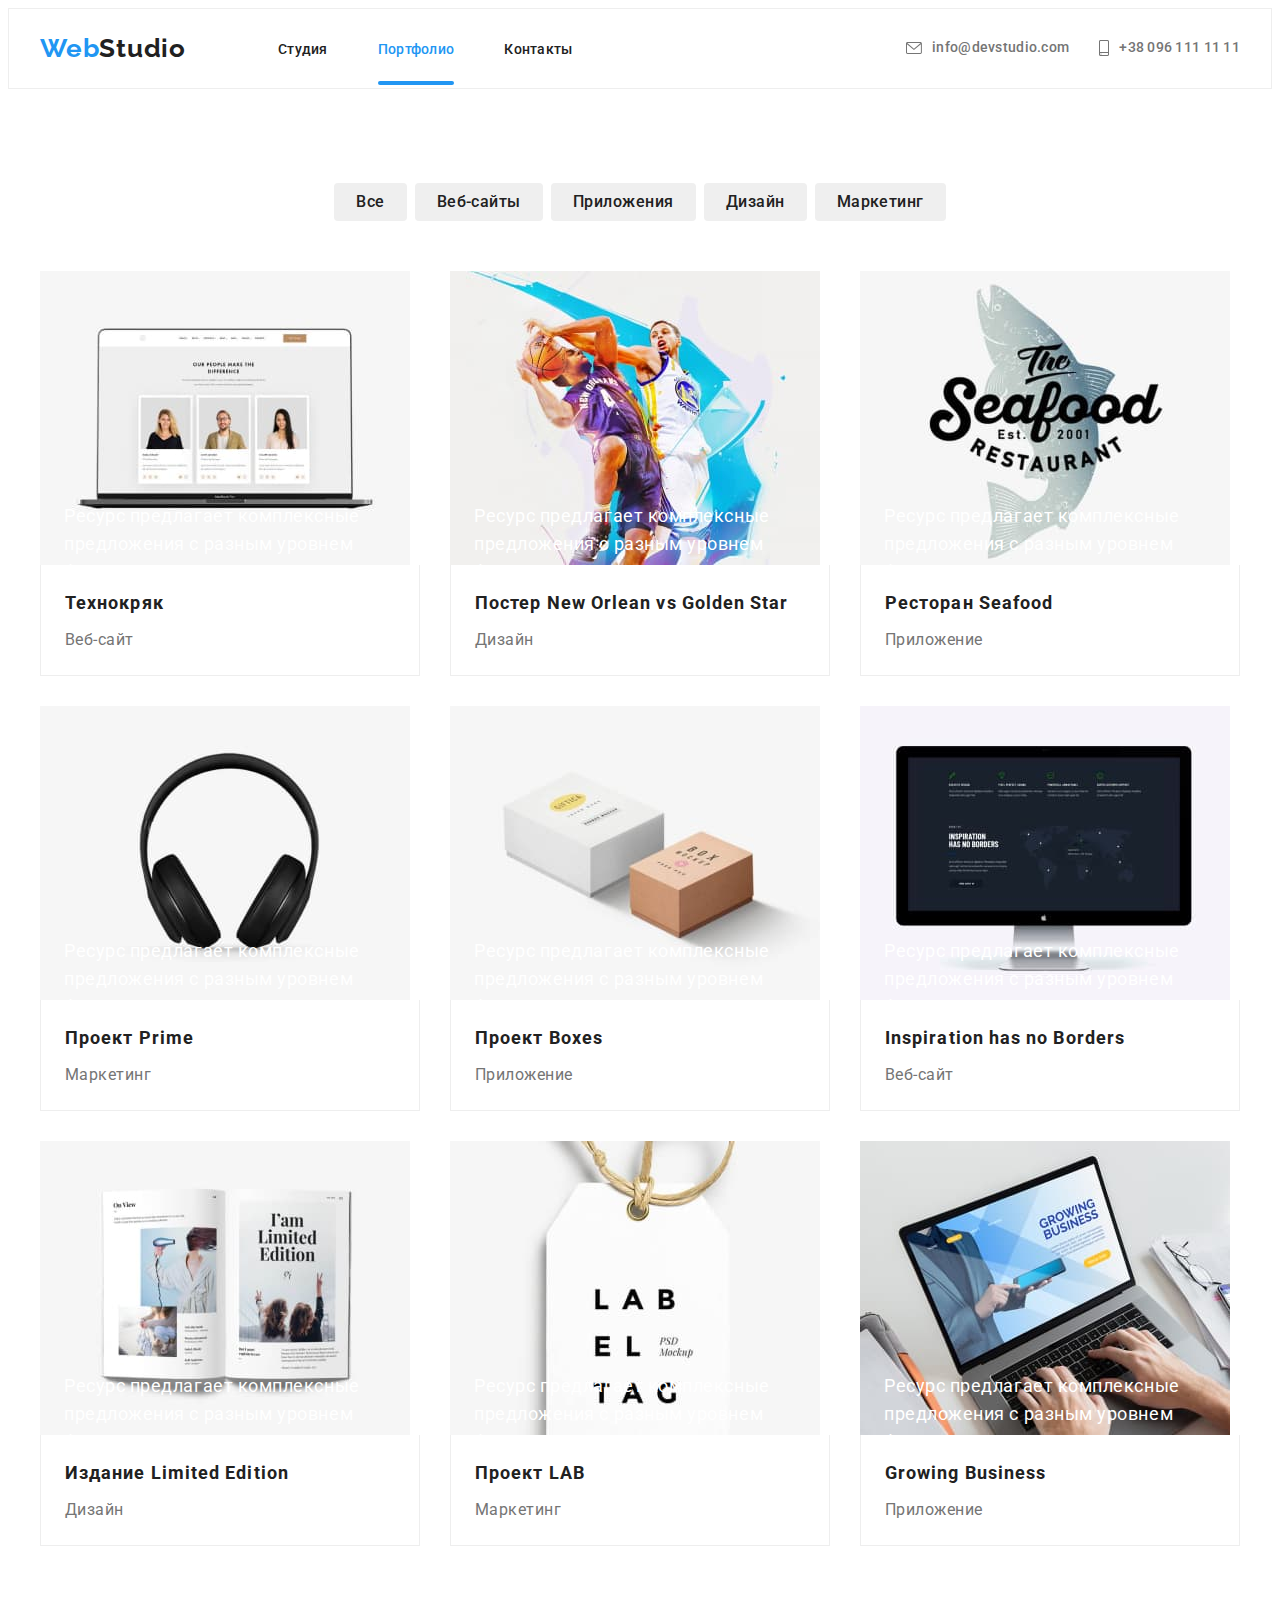
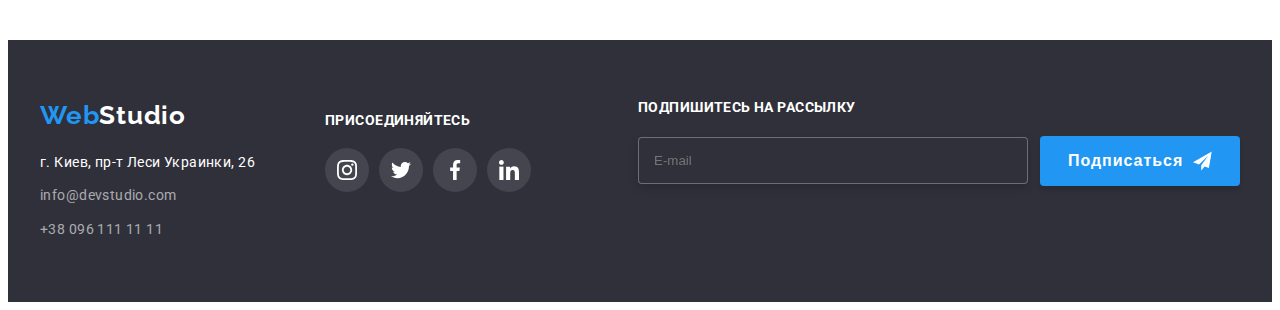
==== portfolio.html @ 3534e027 "Initial commit" ====
<!DOCTYPE html>
<html lang="ru">
<head>
    <meta charset="UTF-8">
    <meta http-equiv="X-UA-Compatible" content="IE=edge">
    <meta name="viewport" content="width=device-width, initial-scale=1.0">
    <title>Портфолио</title>
    <link rel="preconnect" href="https://fonts.googleapis.com">
    <link rel="preconnect" href="https://fonts.gstatic.com" crossorigin>
    <link href="https://fonts.googleapis.com/css2?family=Raleway:wght@700&family=Roboto:wght@400;500;700;900&display=swap"
        rel="stylesheet">
        <link rel="stylesheet" href="https://cdnjs.cloudflare.com/ajax/libs/modern-normalize/1.1.0/modern-normalize.min.css"
            integrity="sha512-wpPYUAdjBVSE4KJnH1VR1HeZfpl1ub8YT/NKx4PuQ5NmX2tKuGu6U/JRp5y+Y8XG2tV+wKQpNHVUX03MfMFn9Q=="
            crossorigin="anonymous" referrerpolicy="no-referrer" />
    <!-- <link rel="stylesheet" href="./css/styles.css"> -->
    <link rel="stylesheet" href="./css/main.min.css">

</head>
<body class="body">
    <header class="header">
        <div class="container header-container">
            <nav class="navigation">
                <a class="logo logo-header link" href="" lang="en"><span class="logo logo-accent">Web</span>Studio</a>
                <ul class="nav-list list">
                    <li class="nav-list__item">
                        <a class="nav-list__link link" href="index.html">Студия</a>
                    </li>
                    <li class="nav-list__item">
                        <a class="nav-list__link link active" href="portfolio.html">Портфолио</a>
                    </li>
                    <li class="nav-list__item">
                        <a class="nav-list__link link" href="">Контакты</a>
                    </li>
                </ul>
            </nav>
            <ul class="header-list list">
                <li class="header-list__item">
            <a class="contact-email link" href="mailto:info@devstudio.com">
                <svg class="header-icon" width="16" height="12">
                    <use href="./images/icons/sprite.svg#envelope"></use>
                </svg>
                info@devstudio.com
            </a>
        </li>
        <li class="header-list__item">
            <a class="contact-number link" href="tel:+380961111111">
                <svg class="header-icon" width="10" height="16">
                    <use href="./images/icons/sprite.svg#smartphone"></use>
                </svg>
                +38 096 111 11 11
            </a>
        </li>
        </ul>
        </div>
    </header>
<main>
    <section class="section">
        <div class="container">
        <ul class="list portfolio-btn-list">
        <li class="portfolio-btn-list__item">
            <button class="portfolio-btn" type="button">Все</button>
        </li>
        <li class="portfolio-btn-list__item">
            <button class="portfolio-btn" type="button">Веб-сайты</button>
        </li>
        <li class="portfolio-btn-list__item">
            <button class="portfolio-btn" type="button">Приложения</button>
        </li>
        <li class="portfolio-btn-list__item">
            <button class="portfolio-btn" type="button">Дизайн</button>
        </li>
        <li class="portfolio-btn-list__item">
            <button class="portfolio-btn" type="button">Маркетинг</button>
        </li>
        </ul>
    </div>
    <div class="container">
        <ul class="list portfolio-department-list">
            <li class="portfolio-department-list__item">
                <div class="project-wrapper">
                <img src="images/img-8.jpg" alt="Технокряк" width="370" height="294">
                <div class="project-overlay">
                    <div class="project-text">
                        <p>Ресурс предлагает комплексные предложения с разным уровнем функционала и сервисов. Все это позволит посетителю получить исчерпывающие сведения о компании или частном лице.</p>
                    </div>
                </div>
            </div>
                <div class="portfolio-department__wrapper">
                <h3 class="img-description">Технокряк</h3>
                <p class="department">Веб-сайт</p>
            </div>
            </li>
            <li class="portfolio-department-list__item">
                <div class="project-wrapper">
                <img src="images/img-9.jpg" alt="Постер New Orlean vs Golden Star" width="370" height="294">
                <div class="project-overlay">
                    <div class="project-text">
                        <p>Ресурс предлагает комплексные предложения с разным уровнем функционала и сервисов. Все это позволит посетителю получить исчерпывающие сведения о компании или частном лице.</p>
                    </div>
                </div>
            </div>
                <div class="portfolio-department__wrapper">
                <h3 class="img-description">Постер New Orlean vs Golden Star</h3>
                <p class="department">Дизайн</p>
                </div>
            </li>
            <li class="portfolio-department-list__item">
                <div class="project-wrapper">
                <img src="images/img-10.jpg" alt="Ресторан Seafood" width="370" height="294">
                <div class="project-overlay">
                    <div class="project-text">
                        <p>Ресурс предлагает комплексные предложения с разным уровнем функционала и сервисов. Все это позволит посетителю получить исчерпывающие сведения о компании или частном лице.</p>
                    </div>
                </div>
            </div>
                <div class="portfolio-department__wrapper">
                <h3 class="img-description">Ресторан Seafood</h3>
                <p class="department">Приложение</p>
                </div>
            </li>
            <li class="portfolio-department-list__item">
                <div class="project-wrapper">
                <img src="images/img-11.jpg" alt="Проект Prime" width="370" height="294">
                <div class="project-overlay">
                    <div class="project-text">
                        <p>Ресурс предлагает комплексные предложения с разным уровнем функционала и сервисов. Все это позволит посетителю получить исчерпывающие сведения о компании или частном лице.</p>
                    </div>
                </div>
            </div>
                <div class="portfolio-department__wrapper">
                <h3 class="img-description">Проект Prime</h3>
                <p class="department">Маркетинг</p>
                </div>
            </li>
            <li class="portfolio-department-list__item">
                <div class="project-wrapper">
                <img src="images/img-12.jpg" alt="Проект Boxes" width="370" height="294">
                <div class="project-overlay">
                    <div class="project-text">
                        <p>Ресурс предлагает комплексные предложения с разным уровнем функционала и сервисов. Все это позволит посетителю получить исчерпывающие сведения о компании или частном лице.</p>
                    </div>
                </div>
            </div>
                <div class="portfolio-department__wrapper">
                <h3 class="img-description">Проект Boxes</h3>
                <p class="department">Приложение</p>
                </div>
            </li>
            <li class="portfolio-department-list__item">
                <div class="project-wrapper">
                <img src="images/img-13.jpg" alt="Inspiration has no Borders" width="370" height="294">
                <div class="project-overlay">
                    <div class="project-text">
                        <p>Ресурс предлагает комплексные предложения с разным уровнем функционала и сервисов. Все это позволит посетителю получить исчерпывающие сведения о компании или частном лице.</p>
                    </div>
                </div>
            </div>
                <div class="portfolio-department__wrapper">
                <h3 class="img-description">Inspiration has no Borders</h3>
                <p class="department">Веб-сайт</p>
                </div>
            </li>
            <li class="portfolio-department-list__item">
                <div class="project-wrapper">
                <img src="images/img-14.jpg" alt="Издание Limited Edition" width="370" height="294">
                <div class="project-overlay">
                    <div class="project-text">
                        <p>Ресурс предлагает комплексные предложения с разным уровнем функционала и сервисов. Все это позволит посетителю получить исчерпывающие сведения о компании или частном лице.</p>
                    </div>
                </div>
            </div>
                <div class="portfolio-department__wrapper">
                <h3 class="img-description">Издание Limited Edition</h3>
                <p class="department">Дизайн</p>
                </div>
            </li>
            <li class="portfolio-department-list__item">
                <div class="project-wrapper">
                <img src="images/img-15.jpg" alt="Проект LAB" width="370" height="294">
                <div class="project-overlay">
                    <div class="project-text">
                        <p>Ресурс предлагает комплексные предложения с разным уровнем функционала и сервисов. Все это позволит посетителю получить исчерпывающие сведения о компании или частном лице.</p>
                    </div>
                </div>
            </div>
                <div class="portfolio-department__wrapper">
                <h3 class="img-description">Проект LAB</h3>
                <p class="department">Маркетинг</p>
                </div>
            </li>
            <li class="portfolio-department-list__item">
                <div class="project-wrapper">
                <img src="images/img-16.jpg" alt="Growing Business" width="370" height="294">
                <div class="project-overlay">
                    <div class="project-text">
                        <p>Ресурс предлагает комплексные предложения с разным уровнем функционала и сервисов. Все это позволит посетителю получить исчерпывающие сведения о компании или частном лице.</p>
                    </div>
                </div>
            </div>
                <div class="portfolio-department__wrapper">
                <h3 class="img-description">Growing Business</h3>
                <p class="department">Приложение</p>
                </div>
            </li>
        </ul>
    </div>
    </section>
</main>
<footer class="footer">
    <div class="container footer-container">
    <div class="footer-info">
        <a class="logo logo-footer link" href="" lang="en"><span class="logo logo-accent">Web</span>Studio</a>
        <address>
            <ul class="list footer-list">
                <li class="footer-list__item"><a class="address link" href="https://goo.gl/maps/DmMxGW5ZQL83qcNfA"
                        target="_blank" rel="noopener noreferrer">г. Киев, пр-т Леси Украинки, 26</a></li>
                <li class="footer-list__item"><a class="contact-email-footer link"
                        href="mailto:info@devstudio.com">info@devstudio.com</a></li>
                <li class="footer-list__item"><a class="contact-number-footer link" href="tel:+380961111111">+38 096
                        111 11 11</a></li>
            </ul>
        </address>
    </div>
    <div class="footer-join ">
        <p class="join-name">присоединяйтесь</p>
        <ul class="join-list list">
            <li class="join-list__item">
                <a class="join-list__link" href="">
                    <svg class="join-icon" width="20" height="20">
                        <use href="./images/icons/sprite.svg#instagram"></use>
                    </svg>
                </a>
            </li>
            <li class="join-list__item">
                <a class="join-list__link" href="">
                    <svg class="join-icon" width="20" height="20">
                        <use href="./images/icons/sprite.svg#twitter"></use>
                    </svg>
                </a>
            </li>
            <li class="join-list__item">
                <a class="join-list__link" href="">
                    <svg class="join-icon" width="20" height="20">
                        <use href="./images/icons/sprite.svg#facebook"></use>
                    </svg>
                </a>
            </li>
            <li class="join-list__item">
                <a class="join-list__link" href="">
                    <svg class="join-icon" width="20" height="20">
                        <use href="./images/icons/sprite.svg#linkedin"></use>
                    </svg>
                </a>
            </li>
        </ul>
    </div>
    <form action="" class="subscribe-block">
        <p class="subscribe-title">Подпишитесь на рассылку</p>
        <div class="subscribe-content">
            <input type="email" name="email" placeholder="E-mail">
            <button class="subscribe-btn" type="submit">Подписаться
                <svg class="subscribe-icon" width="24" height="24">
                    <use href="./images/icons/sprite.svg#send"></use>
                </svg>
            </button>
        </div>
    </form>
</div>
</footer>
</body>
</html>
---- css/styles.css ----
/* h1,
h2,
h3,
h4,
h5,
h6,
p {
    margin-top: 0;
    margin-bottom: 0;
}

ul,
ol {
    margin-top: 0;
    margin-bottom: 0;
    padding-left: 0;
}

img {
    display: block;
}

address {
    font-style: normal;
}

.list {
    list-style: none;
}

.link {
    text-decoration: none;
}

.section {
    padding-top: 94px;
    padding-bottom: 94px;
}

.section.third-section {
    padding-top: 0px;
}

body {
    font-family: "Roboto", sans-serif;
}

.body {
    font-family: "Roboto", sans-serif;
}

.header {
    padding-top: 24px;
    padding-bottom: 24px;
    border: 1px solid #ECECEC;
}

.visual-hiden {
    position: absolute;
    width: 1px;
    height: 1px;
    margin: -1px;
    border: 0;
    padding: 0;
    white-space: nowrap;
    clip-path: inset(100%);
    clip: rect(0 0 0 0);
    overflow: hidden;
}

.container {
    max-width: 1200px;
    padding-left: 15px;
    padding-right: 15px;
    margin-left: auto;
    margin-right: auto;
}

.header-container {
    display: flex;
    align-items: center;
}

.navigation {
    display: flex;
    align-items: center;
}

.nav-list {
    display: flex;
    align-items: center;
}

.logo-header {
    font-family: "Raleway";
    font-style: normal;
    font-weight: bold;
    font-size: 26px;
    line-height: 1.19;
    margin-right: 92px;


    letter-spacing: 0.03em;
    color: #212121;
}

.logo-accent {
    font-family: "Raleway";
    font-style: normal;
    font-weight: bold;
    font-size: 26px;
    line-height: 1, 19;
    letter-spacing: 0.03em;

    color: #2196f3;
}

.nav-list__item:not(:last-child) {
    margin-right: 50px;
}

.nav-list__link {
    position: relative;
    font-weight: 500;
    font-size: 14px;
    line-height: 1.14;
    letter-spacing: 0.02em;
    color: #212121;
    transition: color 250ms cubic-bezier(0.4, 0, 0.2, 1);
    padding-bottom: 28px;
}

.nav-list__link:hover,
.nav-list__link:focus {
    color: #2196f3;
}

.nav-list__link.active {
    color: #2196f3;
}

.navigation.nav-list__link {
    position: relative;
    display: block;
    padding-top: 32px;
    padding-bottom: 32px;
}

.navigation .nav-list__link.active::after {
    position: absolute;
    bottom: 0;
    left: 0;
    content: "";
    display: block;
    width: 100%;
    height: 4px;
    border-radius: 2px;
    background-color: #2196f3;

}



.header-list {
    display: flex;
    align-items: center;
    margin-left: auto;
}

.header-list__item:not(:last-child) {}

.contact-email {
    display: flex;
    align-items: center;
    font-family: 'Roboto';
    font-weight: 500;
    font-size: 14px;
    line-height: 1.14;
    letter-spacing: 0.02em;
    margin-left: auto;
    margin-right: 30px;
    color: #757575;
    transition: color 250ms cubic-bezier(0.4, 0, 0.2, 1);
}

.contact-email:hover,
.contact-email:focus {
    color: #2196f3;
}

.contact-number {
    display: flex;
    align-items: center;
    font-family: 'Roboto';
    font-weight: 500;
    font-size: 14px;
    line-height: 1.14;
    letter-spacing: 0.02em;
    color: #757575;
    transition: color 250ms cubic-bezier(0.4, 0, 0.2, 1);
}

.contact-number:hover,
.contact-number:focus {
    color: #2196f3;
}

.header-icon {
    fill: currentColor;
    margin-right: 10px;
}

.main-section {
    background-image: linear-gradient(rgba(47, 48, 58, 0.4),
            rgba(47, 48, 58, 0.4)),
        url(../images/hero/bg.png);
    background-size: cover;
    background-color: #C4C4C4;
    margin-left: auto;
    margin-right: auto;
    padding-top: 200px;
    padding-bottom: 200px;
    width: 1600px;
    height: 600px;
}

.container-main-section {}

.main-title {
    width: 696px;
    height: 120px;
    left: 452px;
    top: 280px;
    margin-left: 238px;
    margin-bottom: 30px;
    font-family: 'Roboto';
    font-style: normal;
    font-weight: 900;
    font-size: 44px;
    line-height: 1.34;
    text-align: center;
    letter-spacing: 0.06em;
    text-transform: uppercase;

    color: #ffffff;
}

.services-btn {
    min-width: 200px;
    padding: 10px 32px;
    border-radius: 4px;
    margin-left: 485px;
    background-color: #2196f3;
    box-shadow: 0px 4px 4px rgba(0, 0, 0, 0.15);
    font-family: "Roboto";
    font-style: normal;
    font-weight: 700;
    font-size: 16px;
    line-height: 1.87;
    cursor: pointer;
    display: flex;
    align-items: center;
    text-align: center;
    letter-spacing: 0.06em;
    color: #ffffff;
    border: none;
}

.services-btn:hover,
.services-btn:focus {
    background-color: #188CE8;
}

.second-section {
    margin-left: auto;
    margin-right: auto;
}

.container-second-section {}

.peculiarities-list__div {
    display: flex;
    align-items: center;
    justify-content: center;
    width: 270px;
    height: 120px;
    background: #F5F4FA;
    border-radius: 4px;
    margin-bottom: 30px;
}

.peculiarities-list {
    display: flex;
    align-items: center;
    margin-left: -30px;
    margin-bottom: -30px;
}

.peculiarities-list__item {
    flex-basis: calc((100% - 120px) / 4);
    margin-left: 30px;
    margin-bottom: 30px;
}

.peculiarities {
    width: 270px;
    height: 16px;
    margin-bottom: 10px;
    font-weight: bold;
    font-size: 14px;
    line-height: 1.14;
    letter-spacing: 0.03em;
    text-transform: uppercase;

    color: #212121;
}

.features {
    width: 270px;
    height: 75px;
    font-weight: normal;
    font-size: 14px;
    line-height: 1.71;


    letter-spacing: 0.03em;

    color: #757575;
}

.third-section {
    margin-left: auto;
    margin-right: auto;
}

.container-third-section {}

.about-us {
    margin-bottom: 50px;
    min-width: 376px;
    height: 42px;
    font-weight: bold;
    font-size: 36px;
    line-height: 1.16;
    text-align: center;
    letter-spacing: 0.03em;

    color: #212121;
}

.about-us__list {
    display: flex;
    align-items: center;
    margin-left: -30px;
    margin-bottom: -30px;
}

.about-us__list-item {
    position: relative;
    flex-basis: calc(100% - 90px) / 3;
    margin-left: 30px;
    margin-bottom: 30px;

}


.about-us__lable {
    position: absolute;
    bottom: 0;
    left: 0;
    width: 100%;
    text-align: center;
    background: rgba(47, 48, 58, 0.8);
}

.about-us__paragraph {
    display: inline-block;
    padding: 27px 0;
    font-weight: 700;
    font-size: 14px;
    text-align: center;
    letter-spacing: 0.03em;
    text-transform: uppercase;
    color: #FFFFFF;
}

.fourth-section {
    margin-left: auto;
    margin-right: auto;
    background-color: #F5F4FA;
}

.container-fourth-section {}

.our-team {
    margin-bottom: 50px;
    font-weight: bold;
    font-size: 36px;
    line-height: 1.16;
    text-align: center;
    letter-spacing: 0.03em;

    color: #212121;
}

.our-team__list {
    display: flex;
    align-items: center;
    margin-left: -30px;
    margin-bottom: -30px;
}

.our-team__list-item {
    flex-basis: calc(100% - 120px) / 4;
    margin-left: 30px;
    margin-bottom: 30px;
}

.our-team__wrapper {
    background: #FFFFFF;


    box-shadow: 0px 1px 3px rgba(0, 0, 0, 0.12), 0px 1px 1px rgba(0, 0, 0, 0.14), 0px 2px 1px rgba(0, 0, 0, 0.2);
    border-radius: 0px 0px 4px 4px;
    padding-top: 30px;
    padding-bottom: 30px;
    padding-left: 32px;
    padding-right: 32px;
}

.team-members {
    font-weight: 500;
    font-size: 16px;
    line-height: 1.18;


    text-align: center;
    letter-spacing: 0.03em;

    color: #212121;
}

.members-positions {
    padding-top: 10px;
    font-weight: normal;
    font-size: 16px;
    line-height: 1.18;


    text-align: center;
    letter-spacing: 0.03em;

    color: #757575;
    margin-bottom: 16px;
}

.social-list {
    display: flex;
    justify-content: space-between;
}

.social-list__item {
    cursor: pointer;
}

.social-list__link {
    display: flex;
    align-items: center;
    justify-content: center;
    width: 44px;
    height: 44px;
    background-color: #FFFFFF;
    border-radius: 50%;
    transition: background-color 250ms cubic-bezier(0.4, 0, 0.2, 1);
}

.social-list__icon {
    fill: #AFB1B8;
    transition: fill 250ms cubic-bezier(0.4, 0, 0.2, 1);
}

.social-list__link:hover,
.social-list__link:focus {
    background-color: #2196f3;
}

.social-list__link:hover .social-list__icon,
.social-list__link:focus .social-list__icon {
    fill: #ffffff;
}

.clients-title {
    font-family: 'Roboto';
    font-style: normal;
    font-weight: 700;
    font-size: 36px;
    line-height: 1.17;
    text-align: center;
    letter-spacing: 0.03em;
    color: #212121;
    margin-bottom: 50px;

}

.clients-list {
    display: flex;
    justify-content: space-between;
}

.clients-list__item {}

.clients-list__link {
    display: flex;
    align-items: center;
    justify-content: center;
    width: 170px;
    height: 92px;
    border: 1px solid #AFB1B8;
    border-radius: 4px;
    transition: background-color 250ms cubic-bezier(0.4, 0, 0.2, 1);
}

.clients-logo {
    fill: #AFB1B8;
    transition: fill 250ms cubic-bezier(0.4, 0, 0.2, 1);
}

.clients-list__link:hover,
.clients-list__link:focus {
    border-color: #2196f3;
}

.clients-list__link:hover .clients-logo,
.clients-list__link:focus .clients-logo {
    fill: #2196f3;
}



.footer {
    padding-top: 60px;
    padding-bottom: 60px;
    background: #2f303a;
}

.footer-container {
    display: flex;
    margin-left: auto;
    margin-right: auto;
}

.footer-join {
    display: flex;
    flex-direction: column;
    align-items: baseline;
    margin-left: 70px;
}

.join-name {
    font-family: 'Roboto';
    font-style: normal;
    font-weight: 700;
    font-size: 14px;
    line-height: 16px;
    letter-spacing: 0.03em;
    text-transform: uppercase;

    color: #FFFFFF;
    margin-bottom: 20px;
    padding-top: 12px;
}

.join-list {
    display: flex;
}

.join-list__item:not(:last-child) {
    margin-right: 10px;
}

.join-list__link {
    display: flex;
    align-items: center;
    justify-content: center;
    width: 44px;
    height: 44px;
    background: rgba(255, 255, 255, 0.1);
    border-radius: 50%;
    transition: background-color 250ms cubic-bezier(0.4, 0, 0.2, 1);
}

.join-icon {
    fill: #FFFFFF;
    transition: fill 250ms cubic-bezier(0.4, 0, 0.2, 1);
}

.join-list__link:hover,
.join-list__link:focus {
    background-color: #2196f3;
}

.subscribe-block {
    margin-left: auto;
}

.subscribe-content {
    display: flex;
    align-items: center;
    text-align: center;
}

.subscribe-block input {
    margin-right: 12px;
    padding: 15px;
    width: 358px;
    border-color: inherit;
    background-color: #2f303a;
    color: #FFFFFF;
    outline: transparent;
    border: 1px solid rgba(255, 255, 255, 0.3);
    filter: drop-shadow(0px 4px 4px rgba(0, 0, 0, 0.15));
    border-radius: 4px;
    transition: border 250ms cubic-bezier(0.4, 0, 0.2, 1);
}

.subscribe-block input:hover,
.subscribe-block input:focus {
    border: 1px solid #2196f3;
}

.subscribe-btn {
    display: flex;
    align-items: center;
    text-align: center;
    padding: 10px 28px;
    width: 200px;
    font-weight: 700;
    font-size: 16px;
    line-height: 1.88;
    letter-spacing: 0.06em;
    color: #FFFFFF;
    background-color: #2196f3;
    border-color: #2196f3;
    box-shadow: 0pc 4px 4px rgba(0, 0, 0, 0.15);
    border-radius: 4px;
    transition: backgroudn-color 250ms cubic-bezier(0.4, 0, 0.2, 1);
    cursor: pointer;
    border: none;
}

.subscribe-btn:hover,
.subscribe-btn:focus {
    background-color: #188CE8;
}

.subscribe-icon {
    fill: #FFFFFF;
    margin-left: 10px;
}

.subscribe-title {
    margin-bottom: 20px;
    font-weight: 700;
    font-size: 14px;
    line-height: 1.14;
    letter-spacing: 0.03em;
    text-transform: uppercase;
    color: #FFFFFF;
}



.logo-footer {
    width: 145px;
    height: 31px;
    font-family: "Raleway";
    font-style: normal;
    font-weight: bold;
    font-size: 26px;
    line-height: 1.19;
    letter-spacing: 0.03em;
    color: #fff;
}

.address {
    font-weight: normal;
    font-size: 14px;
    line-height: 1.71;


    letter-spacing: 0.03em;

    color: #ffffff;
}

.footer-list {
    padding-top: 20px;
}

.footer-list__item:not(:last-child) {
    padding-bottom: 10px;
}

.contact-email-footer {
    font-style: normal;
    font-weight: normal;
    font-size: 14px;
    line-height: 1.71;

    letter-spacing: 0.03em;

    color: rgba(255, 255, 255, 0.6);
    transition: color 250ms cubic-bezier(0.4, 0, 0.2, 1);
}

.contact-email-footer:hover,
.contact-email-footer:focus {
    color: #2196f3;
}

.contact-number-footer {
    font-style: normal;
    font-weight: normal;
    font-size: 14px;
    line-height: 1.71;


    letter-spacing: 0.03em;

    color: rgba(255, 255, 255, 0.6);
    transition: color 250ms cubic-bezier(0.4, 0, 0.2, 1);
}

.contact-number-footer:hover,
.contact-number-footer:focus {
    color: #2196f3;
}

.portfolio-section {}

.portfolio-btn-container {}

.portfolio-btn-list {
    display: flex;
    margin-bottom: 50px;
    justify-content: center;
}

.portfolio-btn-list__item:not(:last-child) {
    margin-right: 8px;
}

.portfolio-btn {
    padding: 6px 22px;
    border: none;
    border-radius: 4px;
    font-family: "Roboto";
    font-style: normal;
    font-weight: 500;
    font-size: 16px;
    line-height: 1.62;


    text-align: center;
    letter-spacing: 0.03em;

    color: #212121;
    cursor: pointer;
    border: none;
    transition: color 250ms cubic-bezier(0.4, 0, 0.2, 1), background-color 250ms cubic-bezier(0.4, 0, 0.2, 1);
}

.portfolio-btn:hover,
.portfolio-btn:focus {
    background: #2196f3;


    box-shadow: 0px 3px 1px rgba(0, 0, 0, 0.1), 0px 1px 2px rgba(0, 0, 0, 0.08),
        0px 2px 2px rgba(0, 0, 0, 0.12);
    color: #FFFFFF;
}

.portfolio-department-container {}

.portfolio-department-list {
    display: flex;
    flex-wrap: wrap;
    margin-left: -30px;
    margin-bottom: -30px;
    transition: color 250ms cubic-bezier(0.4, 0, 0.2, 1), background-color 250ms cubic-bezier(0.4, 0, 0.2, 1);
}

.portfolio-department-list__item:hover,
.portfolio-department-list__item:focus {
    box-shadow: 0px 1px 1px rgba(0, 0, 0, 0.12), 0px 4px 4px rgba(0, 0, 0, 0.06), 1px 4px 6px rgba(0, 0, 0, 0.16);
}

.portfolio-department-list__item {
    flex-basis: calc((100% - 90px) / 3);
    margin-left: 30px;
    margin-bottom: 30px;
    cursor: pointer;
}

.project-wrapper {
    position: relative;
    overflow: hidden;
}

.project-overlay {
    position: absolute;
    top: 0;
    left: 0;
    width: 100%;
    height: 100%;
    background: rgba(33, 150, 243, 0.9);
    transform: translateY(100%);
    transition: 250ms cubic-bezier(0.4, 0, 0.2, 1);
}

.portfolio-department-list__item:hover .project-overlay {
    transform: translateY(0);
}

.project-text {
    position: absolute;
    bottom: 0;
    padding: 63px 24px;
    width: 100%;
    height: 100%;
    font-weight: 400;
    font-size: 18px;
    line-height: 1.56;
    letter-spacing: 0.03em;
    color: #FFFFFF
}


.portfolio-department__wrapper {
    background: #FFFFFF;
    border: 1px solid #EEEEEE;
    box-sizing: border-box;
    border-top: none;
    padding: 20px 24px;
}

.img-description {
    font-style: normal;
    font-weight: 700;
    font-size: 18px;
    line-height: 2;

    letter-spacing: 0.06em;
    color: #212121;
    margin-bottom: 4px;
}

.department {
    font-style: normal;
    font-weight: 400;
    font-size: 16px;
    line-height: 1.87;


    letter-spacing: 0.03em;

    color: #757575;
}

.backdrop {
    position: fixed;
    top: 0;
    left: 0;
    width: 100vw;
    height: 100vh;
    background-color: rgba(0, 0, 0, 0.2);
    transition: opacity 500ms linear, visibility 500ms linear;
}

.backdrop.is-hidden {
    opacity: 0;
    visibility: hidden;
    pointer-events: none;
}

.modal {
    position: absolute;
    top: 50%;
    left: 50%;
    transform: translate(-50%, -50%);
    width: 528px;
    height: 580px;
    background-color: rgba(255, 255, 255);
    padding: 40px;
}

.modal-close-btn {
    position: absolute;
    top: 8px;
    right: 8px;
    display: flex;
    justify-content: center;
    align-items: center;
    width: 30px;
    height: 30px;
    border-radius: 50%;
    border: 1px solid rgba(0, 0, 0, 0.1);
    background-color: transparent;
    padding: 0;
    cursor: pointer;
}

.modal-close-icon:hover,
.modal-close-icon:focus {
    fill: #2196f3;
    transition: fill 250ms cubic-bezier(0.4, 0, 0.2, 1);
}

.contact-form-title {
    font-weight: 700;
    font-size: 20px;
    line-height: 23px;
    text-align: center;
    letter-spacing: 0.03em;

    color: #212121;
    margin-bottom: 12px;
}

.contact-form-field {
    display: block;
    margin-bottom: 10px;
}

.contact-form-data {
    font-family: 'Roboto';
    font-style: normal;
    font-weight: 400;
    font-size: 12px;
    line-height: 14px;


    letter-spacing: 0.01em;

    color: #757575
}

.contact-form-input-wrapper {
    position: relative;
    display: block;
    margin-top: 4px;
}

.contact-form-input {
    width: 100%;
    height: 40px;
    padding-left: 42px;
    border: 1px solid rgba(33, 33, 33, 0.2);
    border-radius: 4px;
    transition: 250ms cubic-bezier(0.4, 0, 0.2, 1);
}

.contact-form-input:focus {
    outline: none;
    border-color: #2196f3;
}

.contact-form-input:focus+.contact-form-icon {
    fill: #2196f3;
}

.contact-form-icon {
    position: absolute;
    top: 50%;
    left: 12px;
    transform: translateY(-50%);
    display: block;
    transition: 250ms cubic-bezier(0.4, 0, 0.2, 1);
}

.contact-form-message {
    width: 100%;
    height: 120px;
    margin-top: 4px;
    padding: 12px 16px;
    resize: none;
    border: 1px solid rgba(33, 33, 33, 0.2);
    border-radius: 4px;
    transition: 250ms cubic-bezier(0.4, 0, 0.2, 1);
}

.contact-form-message:focus {
    outline: none;
    border-color: #2196f3;
}

.contact-form-message::placeholder {
    font-weight: 400;
    font-size: 12px;
    line-height: 14px;
    letter-spacing: 0.01em;

    color: rgba(117, 117, 117, 0.5);
}

.contact-form-checkbox-wrapper {
    margin-bottom: 30px;
}

.contatc-form-checkbox-label {
    display: flex;
    align-items: center;
    justify-content: center;
    font-weight: 400;
    font-size: 14px;
    line-height: 24px;


    letter-spacing: 0.03em;

    color: #757575;
}

.contatc-form-checkbox-label::before {
    display: inline-block;
    width: 16px;
    height: 15px;
    border: 2px solid #555555;
    border-radius: 2px;
    cursor: pointer;
    content: "";
    margin-right: 10px;
}

.contact-form-checkbox:focus+.contatc-form-checkbox-label::before {
    outline: 1px solid #2196f3;
}

.contact-form-checkbox:checked+.contatc-form-checkbox-label::before {
    background-image: url("../images/icons/checkbox.svg");
    background-color: #2196f3;
    box-shadow: 0 0 0 4px #FFFFFF;
    background-size: cover;
    border-color: #2196f3;

}

.terms {
    color: #2196f3;
}

.contact-form-submit-btn {
    display: block;
    margin: 0 auto;
    padding: 10px 56px;
    border-radius: 4px;
    background-color: #2196f3;
    box-shadow: 0px 4px 4px rgba(0, 0, 0, 0.15);
    font-family: "Roboto";
    font-style: normal;
    font-weight: 700;
    font-size: 16px;
    line-height: 1.88;
    cursor: pointer;
    align-items: center;
    text-align: center;
    letter-spacing: 0.06em;
    color: #ffffff;
    border: none;
}

.contact-form-submit-btn:hover {
    background-color: #188CE8;
} */


/* 
// utils
@import './utils/visually-hidden';

// base
@import './base/common';
@import './base/container';

// components
@import './components/logo';
@import './components/our-team';
@import './components/modal_form';
@import './components/buttons';
@import './components/footer-join';
@import './components/footer-form';

// layouts
@import './layout/header';
@import './layout/main-section';
@import './layout/second-section';
@import './layout/third-section';
@import './layout/fourth-section';
@import './layout/fift-section';
@import './layout/footer';
@import './layout/portfolio'; */
---- css/main.min.css ----
:root{--primary-text-color: #212121;--secondary-text-color: #757575;--black-second-color: #000000;--accent-color: #2196f3;--background-color-white: #ffffff;--links-footer-color: rgba(255, 255, 255, 0.6);--hero-background-grey: #2f303a;--botton-background-color: #f5f4fa;--team-background-color: #f5f4fa;--botton-hover-blue: #188ce8;--social-links-color: #afb1b8;--border-color: #eeeeee;--timing-function: cubic-bezier(0.4, 0, 0.2, 1);--primary-font-family: Roboto, sans-serif}.visually-hidden{position:absolute;width:1px;height:1px;margin:-1px;border:0;padding:0;white-space:nowrap;clip-path:inset(100%);clip:rect(0 0 0 0);overflow:hidden}h1,h2,h3,h4,h5,h6,p{margin-top:0;margin-bottom:0}ul,ol{margin-top:0;margin-bottom:0;padding-left:0}img{display:block}address{font-style:normal}.list{list-style:none}.link{text-decoration:none}.section{padding-top:94px;padding-bottom:94px}.section.third-section{padding-top:0px}body{font-family:"Roboto", sans-serif;background-color:var(--background-color-white)}.body{font-family:"Roboto", sans-serif}.header{padding-top:24px;padding-bottom:24px;border:1px solid var(--border-color)}.container{max-width:1200px;padding-left:15px;padding-right:15px;margin-left:auto;margin-right:auto}.header-container{display:flex;align-items:center}.logo-header{font-family:"Raleway";font-style:normal;font-weight:bold;font-size:26px;line-height:1.19;margin-right:92px;letter-spacing:0.03em;color:var(--primary-text-color)}.logo-accent{font-family:"Raleway";font-style:normal;font-weight:bold;font-size:26px;line-height:1, 19;letter-spacing:0.03em;color:var(--accent-color)}.logo-footer{width:145px;height:31px;font-family:"Raleway";font-style:normal;font-weight:bold;font-size:26px;line-height:1.19;letter-spacing:0.03em;color:var(--background-color-white)}.our-team{margin-bottom:50px;font-weight:bold;font-size:36px;line-height:1.16;text-align:center;letter-spacing:0.03em;color:var(--primary-text-color)}.backdrop{position:fixed;top:0;left:0;width:100vw;height:100vh;background-color:rgba(0,0,0,0.2);transition:opacity 500ms linear, visibility 500ms linear}.backdrop.is-hidden{opacity:0;visibility:hidden;pointer-events:none}.modal{position:absolute;top:50%;left:50%;transform:translate(-50%, -50%);width:528px;height:580px;background-color:var(--background-color-white);padding:40px}.modal-close-btn{position:absolute;top:8px;right:8px;display:flex;justify-content:center;align-items:center;width:30px;height:30px;border-radius:50%;border:1px solid rgba(0,0,0,0.1);background-color:transparent;padding:0;cursor:pointer}.modal-close-btn:hover .modal-close-icon,.modal-close-btn:focus .modal-close-icon{fill:var(--accent-color)}.modal-close-icon:hover,.modal-close-icon:focus{fill:var(--accent-color);transition:fill 250ms var(--timing-function)}.contact-form-title{font-weight:700;font-size:20px;line-height:23px;text-align:center;letter-spacing:0.03em;color:var(--primary-text-color);margin-bottom:12px}.contact-form-field{display:block;margin-bottom:10px}.contact-form-data{font-family:'Roboto';font-style:normal;font-weight:400;font-size:12px;line-height:14px;letter-spacing:0.01em;color:var(--secondary-text-color)}.contact-form-input-wrapper{position:relative;display:block;margin-top:4px}.contact-form-input{width:100%;height:40px;padding-left:42px;border:1px solid rgba(33,33,33,0.2);border-radius:4px;transition:250ms var(--timing-function)}.contact-form-input:focus{outline:none;border-color:var(--accent-color)}.contact-form-icon{position:absolute;top:50%;left:12px;transform:translateY(-50%);display:block;transition:250ms var(--timing-function)}.contact-form-input:focus+.contact-form-icon{fill:var(--accent-color)}.contact-form-message{width:100%;height:120px;margin-top:4px;padding:12px 16px;resize:none;border:1px solid rgba(33,33,33,0.2);border-radius:4px;transition:250ms var(--timing-function)}.contact-form-message:focus{outline:none;border-color:var(--accent-color)}.contact-form-message::placeholder{font-weight:400;font-size:12px;line-height:14px;letter-spacing:0.01em;color:rgba(117,117,117,0.5)}.contact-form-checkbox-wrapper{margin-bottom:30px}.contatc-form-checkbox-label{display:flex;align-items:center;justify-content:center;font-weight:400;font-size:14px;line-height:24px;letter-spacing:0.03em;color:var(--secondary-text-color)}.contatc-form-checkbox-label::before{display:inline-block;width:16px;height:15px;border:2px solid #555555;border-radius:2px;cursor:pointer;content:"";margin-right:10px}.contact-form-checkbox:focus+.contatc-form-checkbox-label::before{outline:1px solid var(--accent-color)}.contact-form-checkbox:checked+.contatc-form-checkbox-label::before{background-image:url("../images/icons/checkbox.svg");background-color:var(--accent-color);box-shadow:0 0 0 4px var(--background-color-white);background-size:cover;border-color:var(--accent-color)}.terms{color:var(--accent-color)}.contact-form-submit-btn{display:block;margin:0 auto;padding:10px 56px;border-radius:4px;background-color:var(--accent-color);box-shadow:0px 4px 4px rgba(0,0,0,0.15);font-family:"Roboto";font-style:normal;font-weight:700;font-size:16px;line-height:1.88;cursor:pointer;align-items:center;text-align:center;letter-spacing:0.06em;color:var(--background-color-white);border:none}.contact-form-submit-btn:hover{background-color:var(--botton-hover-blue)}.services-btn{min-width:200px;padding:10px 32px;border-radius:4px;margin-left:485px;background-color:var(--accent-color);box-shadow:0px 4px 4px rgba(0,0,0,0.15);font-family:"Roboto";font-style:normal;font-weight:700;font-size:16px;line-height:1.87;cursor:pointer;display:flex;align-items:center;text-align:center;letter-spacing:0.06em;color:var(--background-color-white);border:none}.services-btn:hover,.services-btn:focus{background-color:var(--botton-hover-blue)}.portfolio-btn-list{display:flex;margin-bottom:50px;justify-content:center}.portfolio-btn-list__item:not(:last-child){margin-right:8px}.portfolio-btn{padding:6px 22px;border:none;border-radius:4px;font-family:"Roboto";font-style:normal;font-weight:500;font-size:16px;line-height:1.62;text-align:center;letter-spacing:0.03em;color:var(--primary-text-color);cursor:pointer;border:none;transition:color 250ms var(--timing-function),background-color 250ms var(--timing-function)}.portfolio-btn:hover,.portfolio-btn:focus{background:var(--accent-color);box-shadow:0px 3px 1px rgba(0,0,0,0.1),0px 1px 2px rgba(0,0,0,0.08),0px 2px 2px rgba(0,0,0,0.12);color:var(--background-color-white)}.subscribe-btn{display:flex;align-items:center;text-align:center;padding:10px 28px;width:200px;font-weight:700;font-size:16px;line-height:1.88;letter-spacing:0.06em;color:var(--background-color-white);background-color:var(--accent-color);border-color:var(--accent-color);box-shadow:0pc 4px 4px rgba(0,0,0,0.15);border-radius:4px;transition:backgroudn-color 250ms var(--timing-function);cursor:pointer;border:none}.subscribe-btn:hover,.subscribe-btn:focus{background-color:var(--botton-hover-blue)}.footer-join{display:flex;flex-direction:column;align-items:baseline;margin-left:70px}.join-name{font-family:'Roboto';font-style:normal;font-weight:700;font-size:14px;line-height:16px;letter-spacing:0.03em;text-transform:uppercase;color:var(--background-color-white);margin-bottom:20px;padding-top:12px}.join-list{display:flex}.join-list__item:not(:last-child){margin-right:10px}.join-list__link{display:flex;align-items:center;justify-content:center;width:44px;height:44px;background:rgba(255,255,255,0.1);border-radius:50%;transition:background-color 250ms var(--timing-function)}.join-list__link:hover,.join-list__link:focus{background-color:var(--accent-color)}.join-icon{fill:var(--background-color-white);transition:fill 250ms var(--timing-function)}.subscribe-block{margin-left:auto}.subscribe-content{display:flex;align-items:center;text-align:center}.subscribe-block input{margin-right:12px;padding:15px;width:358px;border-color:inherit;background-color:var(--hero-background-grey);color:var(--background-color-white);outline:transparent;border:1px solid rgba(255,255,255,0.3);filter:drop-shadow(0px 4px 4px rgba(0,0,0,0.15));border-radius:4px;transition:border 250ms var(--timing-function)}.subscribe-block input:hover,.subscribe-block input:focus{border:1px solid var(--accent-color)}.subscribe-icon{fill:var(--background-color-white);margin-left:10px}.subscribe-title{margin-bottom:20px;font-weight:700;font-size:14px;line-height:1.14;letter-spacing:0.03em;text-transform:uppercase;color:var(--background-color-white)}.container{max-width:1200px;padding-left:15px;padding-right:15px;margin-left:auto;margin-right:auto}.header-container{display:flex;align-items:center}.navigation{display:flex;align-items:center}.nav-list{display:flex;align-items:center}.logo-header{font-family:"Raleway";font-style:normal;font-weight:bold;font-size:26px;line-height:1.19;margin-right:92px;letter-spacing:0.03em;color:var(--primary-text-color)}.logo-accent{font-family:"Raleway";font-style:normal;font-weight:bold;font-size:26px;line-height:1, 19;letter-spacing:0.03em;color:var(--accent-color)}.nav-list__item:not(:last-child){margin-right:50px}.nav-list__link{position:relative;font-weight:500;font-size:14px;line-height:1.14;letter-spacing:0.02em;color:var(--primary-text-color);transition:color 250ms cubic-bezier(0.4, 0, 0.2, 1);padding-bottom:28px}.nav-list__link:hover,.nav-list__link:focus{color:var(--accent-color)}.nav-list__link.active{color:var(--accent-color)}.navigation.nav-list__link{position:relative;display:block;padding-top:32px;padding-bottom:32px}.navigation .nav-list__link.active::after{position:absolute;bottom:0;left:0;content:"";display:block;width:100%;height:4px;border-radius:2px;background-color:#2196f3}.header-list{display:flex;align-items:center;margin-left:auto}.contact-email{display:flex;align-items:center;font-family:'Roboto';font-weight:500;font-size:14px;line-height:1.14;letter-spacing:0.02em;margin-left:auto;margin-right:30px;color:var(--secondary-text-color);transition:color 250ms var(--timing-function)}.contact-email:hover,.contact-email:focus{color:var(--accent-color)}.contact-number{display:flex;align-items:center;font-family:'Roboto';font-weight:500;font-size:14px;line-height:1.14;letter-spacing:0.02em;color:var(--secondary-text-color);transition:color 250ms cubic-bezier(0.4, 0, 0.2, 1)}.contact-number:hover,.contact-number:focus{color:var(--accent-color)}.header-icon{fill:currentColor;margin-right:10px}.main-section{background-image:linear-gradient(rgba(47,48,58,0.4), rgba(47,48,58,0.4)),url(../images/hero/bg.png);background-size:cover;background-color:#C4C4C4;margin-left:auto;margin-right:auto;padding-top:200px;padding-bottom:200px;width:1600px;height:600px}.main-section__title{width:696px;height:120px;left:452px;top:280px;margin-left:238px;margin-bottom:30px;font-family:'Roboto';font-style:normal;font-weight:900;font-size:44px;line-height:1.34;text-align:center;letter-spacing:0.06em;text-transform:uppercase;color:var(--background-color-white)}.second-section{margin-left:auto;margin-right:auto}.peculiarities-list__div{display:flex;align-items:center;justify-content:center;width:270px;height:120px;background:var(--team-background-color);border-radius:4px;margin-bottom:30px}.peculiarities-list{display:flex;align-items:center;margin-left:-30px;margin-bottom:-30px}.peculiarities-list__item{flex-basis:calc((100% - 120px) / 4);margin-left:30px;margin-bottom:30px}.peculiarities{width:270px;height:16px;margin-bottom:10px;font-weight:bold;font-size:14px;line-height:1.14;letter-spacing:0.03em;text-transform:uppercase;color:var(--primary-text-color)}.features{width:270px;height:75px;font-weight:normal;font-size:14px;line-height:1.71;letter-spacing:0.03em;color:var(--secondary-text-color)}.third-section{margin-left:auto;margin-right:auto}.about-us{margin-bottom:50px;min-width:376px;height:42px;font-weight:bold;font-size:36px;line-height:1.16;text-align:center;letter-spacing:0.03em;color:var(--primary-text-color)}.about-us__list{display:flex;align-items:center;margin-left:-30px;margin-bottom:-30px}.about-us__list-item{position:relative;flex-basis:calc(100% - 90px)/3;margin-left:30px;margin-bottom:30px}.about-us__lable{position:absolute;bottom:0;left:0;width:100%;text-align:center;background:rgba(47,48,58,0.8)}.about-us__paragraph{display:inline-block;padding:27px 0;font-weight:700;font-size:14px;text-align:center;letter-spacing:0.03em;text-transform:uppercase;color:var(--background-color-white)}.fourth-section{margin-left:auto;margin-right:auto;background-color:var(--team-background-color)}.our-team{margin-bottom:50px;font-weight:bold;font-size:36px;line-height:1.16;text-align:center;letter-spacing:0.03em;color:var(--primary-text-color)}.our-team__list{display:flex;align-items:center;margin-left:-30px;margin-bottom:-30px}.our-team__list-item{flex-basis:calc(100% - 120px)/4;margin-left:30px;margin-bottom:30px}.our-team__wrapper{background:var(--background-color-white);box-shadow:0px 1px 3px rgba(0,0,0,0.12),0px 1px 1px rgba(0,0,0,0.14),0px 2px 1px rgba(0,0,0,0.2);border-radius:0px 0px 4px 4px;padding-top:30px;padding-bottom:30px;padding-left:32px;padding-right:32px}.team-members{font-weight:500;font-size:16px;line-height:1.18;text-align:center;letter-spacing:0.03em;color:var(--primary-text-color)}.members-positions{padding-top:10px;font-weight:normal;font-size:16px;line-height:1.18;text-align:center;letter-spacing:0.03em;color:var(--secondary-text-color);margin-bottom:16px}.social-list{display:flex;justify-content:space-between}.social-list__item{cursor:pointer}.social-list__link{display:flex;align-items:center;justify-content:center;width:44px;height:44px;background-color:var(--background-color-white);border-radius:50%;transition:background-color 250ms var(--timing-function)}.social-list__link:hover,.social-list__link:focus{background-color:var(--accent-color)}.social-list__icon{fill:var(--social-links-color);transition:fill 250ms var(--timing-function)}.social-list__link:hover .social-list__icon,.social-list__link:focus .social-list__icon{fill:var(--background-color-white)}.clients-title{font-family:'Roboto';font-style:normal;font-weight:700;font-size:36px;line-height:1.17;text-align:center;letter-spacing:0.03em;color:var(--primary-text-color);margin-bottom:50px}.clients-list{display:flex;justify-content:space-between}.clients-list__link{display:flex;align-items:center;justify-content:center;width:170px;height:92px;border:1px solid var(--social-links-color);border-radius:4px;transition:background-color 250ms var(--timing-function)}.clients-list__link:hover,.clients-list__link:focus{border-color:var(--accent-color)}.clients-logo{fill:var(--social-links-color);transition:fill 250ms var(--timing-function)}.clients-list__link:hover .clients-logo,.clients-list__link:focus .clients-logo{fill:var(--accent-color)}.footer{padding-top:60px;padding-bottom:60px;background:var(--hero-background-grey)}.footer-container{display:flex;margin-left:auto;margin-right:auto}.address{font-weight:normal;font-size:14px;line-height:1.71;letter-spacing:0.03em;color:var(--background-color-white)}.contact-email-footer{font-style:normal;font-weight:normal;font-size:14px;line-height:1.71;letter-spacing:0.03em;color:var(--links-footer-color);transition:color 250ms var(--timing-function)}.contact-email-footer:hover,.contact-email-footer:focus{color:var(--accent-color)}.contact-number-footer{font-style:normal;font-weight:normal;font-size:14px;line-height:1.71;letter-spacing:0.03em;color:var(--links-footer-color);transition:color 250ms var(--timing-function)}.contact-number-footer:hover,.contact-number-footer:focus{color:var(--accent-color)}.footer-list{padding-top:20px}.footer-list__item:not(:last-child){padding-bottom:10px}.portfolio-department-list{display:flex;flex-wrap:wrap;margin-left:-30px;margin-bottom:-30px;transition:color 250ms var(--timing-function),background-color 250ms var(--timing-function)}.portfolio-department-list__item{flex-basis:calc((100% - 90px) / 3);margin-left:30px;margin-bottom:30px;cursor:pointer}.portfolio-department-list__item:hover,.portfolio-department-list__item:focus{box-shadow:0px 1px 1px rgba(0,0,0,0.12),0px 4px 4px rgba(0,0,0,0.06),1px 4px 6px rgba(0,0,0,0.16)}.portfolio-department-list__item:hover .project-overlay{transform:translateY(0)}.project-wrapper{position:relative;overflow:hidden}.project-overlay{position:absolute;top:0;left:0;width:100%;height:100%;background:rgba(33,150,243,0.9);transform:translateY(100%);transition:250ms var(--timing-function)}.project-text{position:absolute;bottom:0;padding:63px 24px;width:100%;height:100%;font-weight:400;font-size:18px;line-height:1.56;letter-spacing:0.03em;color:var(--background-color-white)}.portfolio-department__wrapper{background:var(--background-color-white);border:1px solid var(--border-color);box-sizing:border-box;border-top:none;padding:20px 24px}.img-description{font-style:normal;font-weight:700;font-size:18px;line-height:2;letter-spacing:0.06em;color:var(--primary-text-color);margin-bottom:4px}.department{font-style:normal;font-weight:400;font-size:16px;line-height:1.87;letter-spacing:0.03em;color:var(--secondary-text-color)}
/*# sourceMappingURL=main.min.css.map */
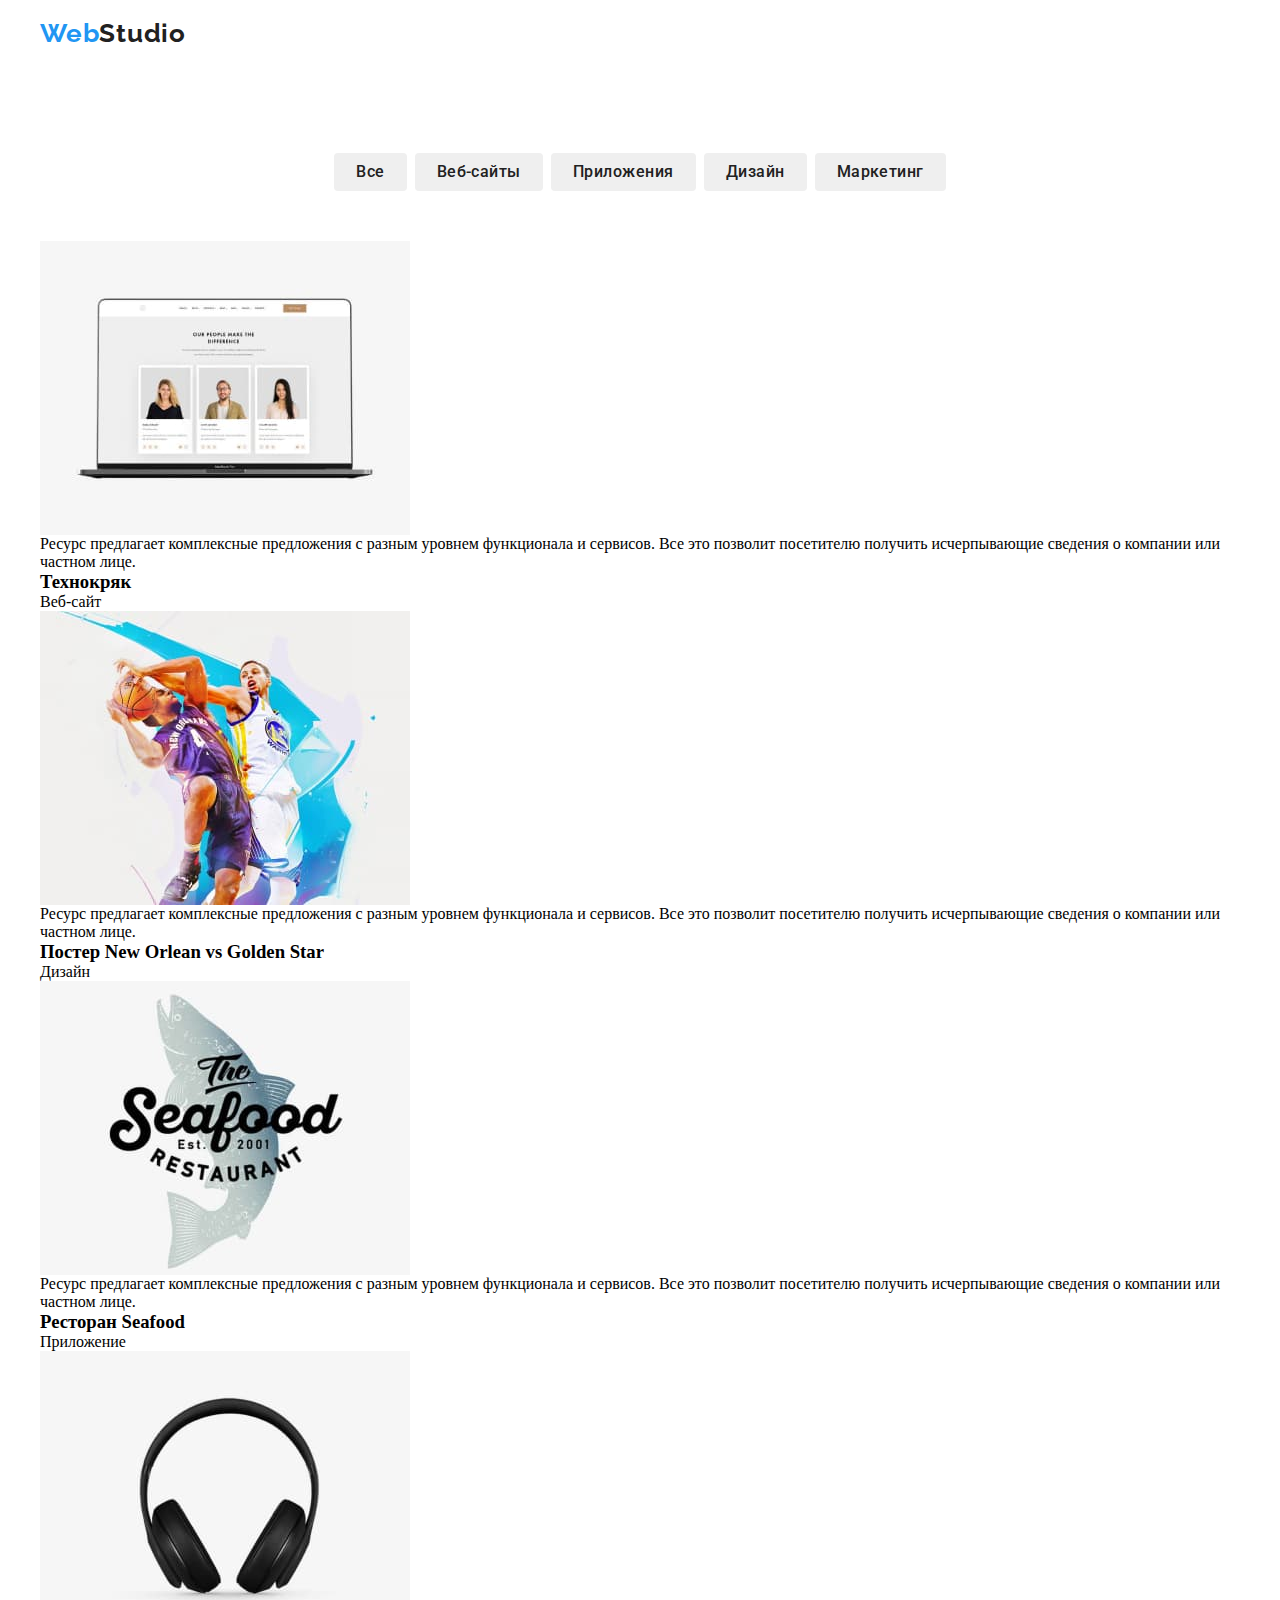
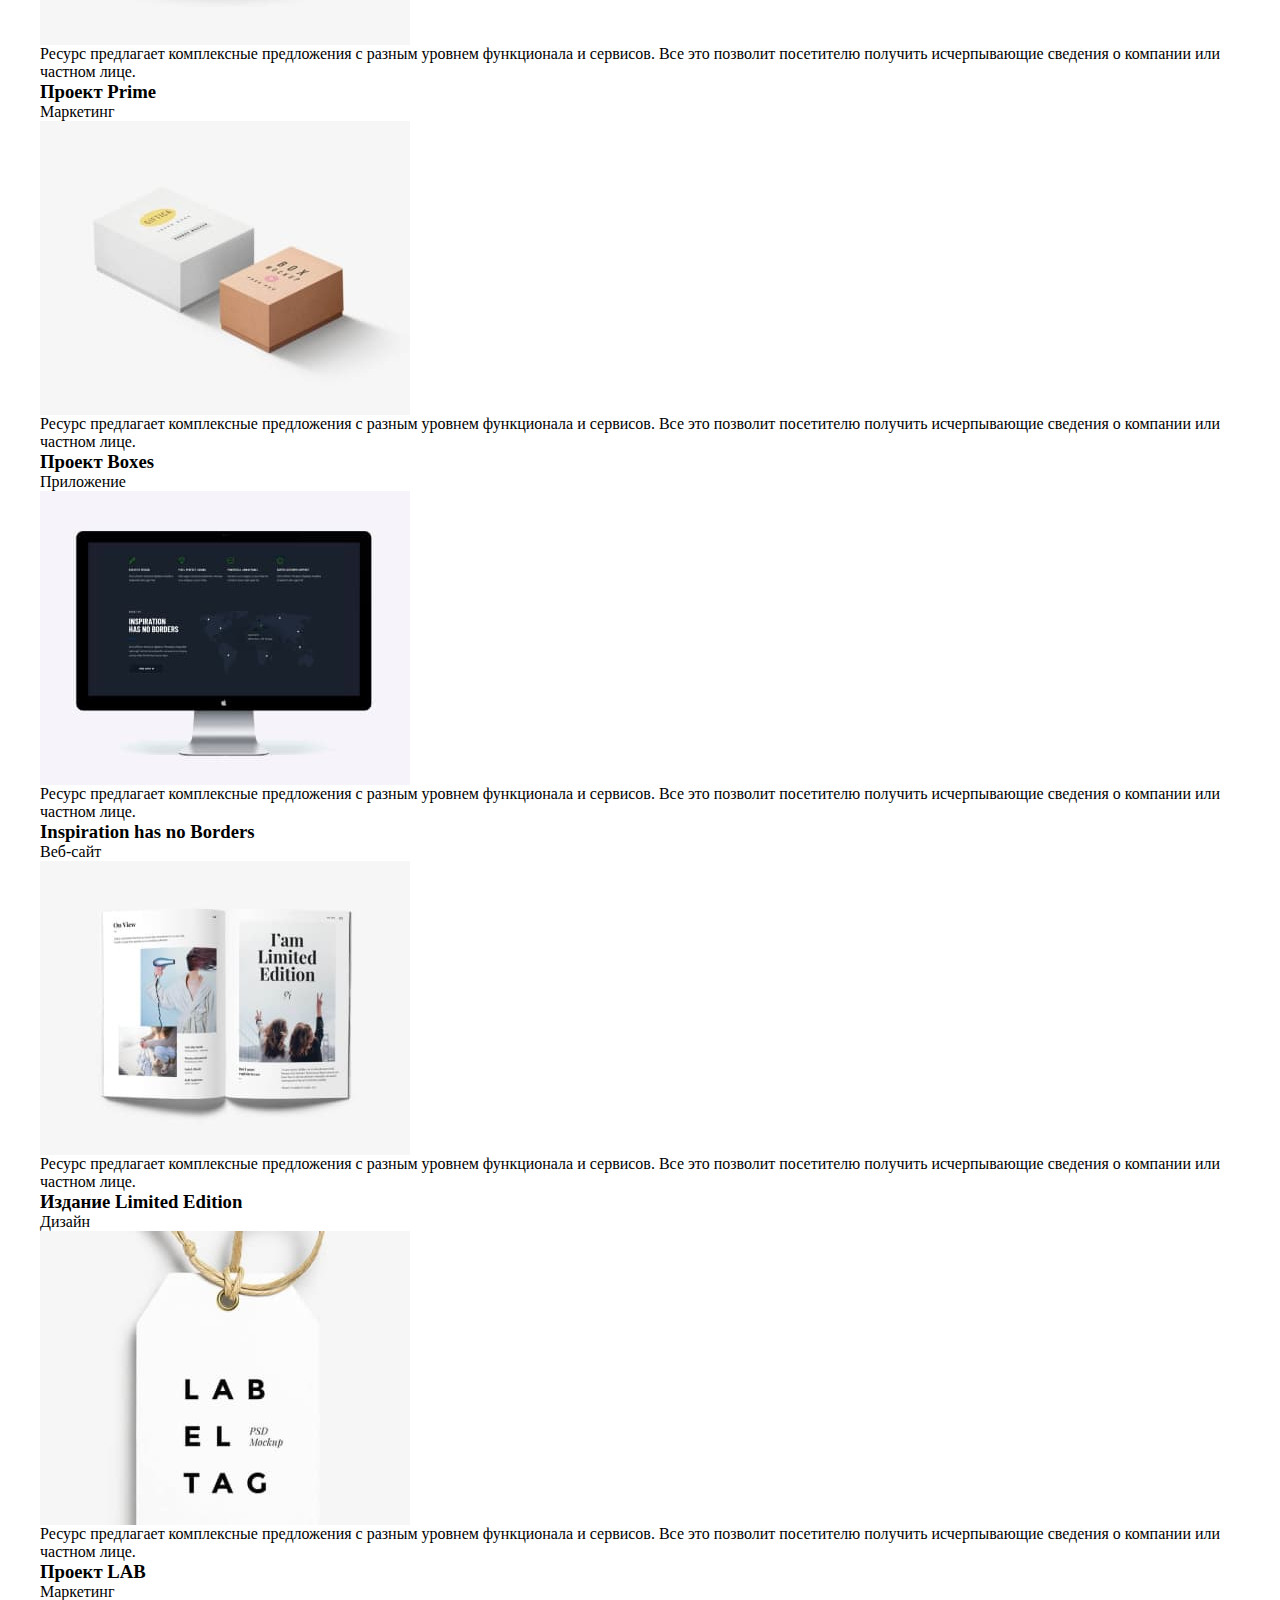
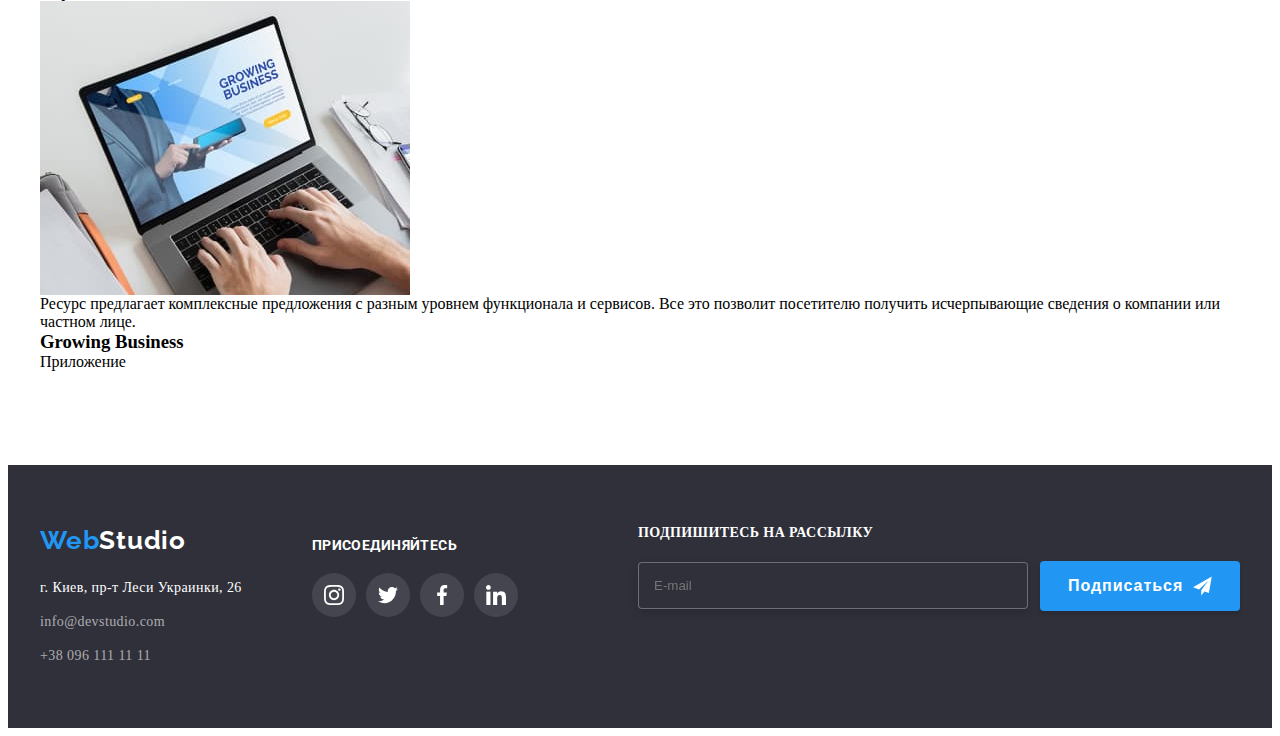
==== commit 8e8e5b7f: "работа с дз8" ====
--- a/portfolio.html
+++ b/portfolio.html
@@ -18,7 +18,7 @@
 </head>
 <body class="body">
     <header class="header">
-        <div class="container header-container">
+        <div class="container header__container">
             <nav class="navigation">
                 <a class="logo logo-header link" href="" lang="en"><span class="logo logo-accent">Web</span>Studio</a>
                 <ul class="nav-list list">
--- a/css/styles.css
+++ b/css/styles.css
@@ -76,7 +76,7 @@
     margin-right: auto;
 }
 
-.header-container {
+.header__container {
     display: flex;
     align-items: center;
 }
--- a/css/main.min.css
+++ b/css/main.min.css
@@ -1,2 +1,2 @@
-:root{--primary-text-color: #212121;--secondary-text-color: #757575;--black-second-color: #000000;--accent-color: #2196f3;--background-color-white: #ffffff;--links-footer-color: rgba(255, 255, 255, 0.6);--hero-background-grey: #2f303a;--botton-background-color: #f5f4fa;--team-background-color: #f5f4fa;--botton-hover-blue: #188ce8;--social-links-color: #afb1b8;--border-color: #eeeeee;--timing-function: cubic-bezier(0.4, 0, 0.2, 1);--primary-font-family: Roboto, sans-serif}.visually-hidden{position:absolute;width:1px;height:1px;margin:-1px;border:0;padding:0;white-space:nowrap;clip-path:inset(100%);clip:rect(0 0 0 0);overflow:hidden}h1,h2,h3,h4,h5,h6,p{margin-top:0;margin-bottom:0}ul,ol{margin-top:0;margin-bottom:0;padding-left:0}img{display:block}address{font-style:normal}.list{list-style:none}.link{text-decoration:none}.section{padding-top:94px;padding-bottom:94px}.section.third-section{padding-top:0px}body{font-family:"Roboto", sans-serif;background-color:var(--background-color-white)}.body{font-family:"Roboto", sans-serif}.header{padding-top:24px;padding-bottom:24px;border:1px solid var(--border-color)}.container{max-width:1200px;padding-left:15px;padding-right:15px;margin-left:auto;margin-right:auto}.header-container{display:flex;align-items:center}.logo-header{font-family:"Raleway";font-style:normal;font-weight:bold;font-size:26px;line-height:1.19;margin-right:92px;letter-spacing:0.03em;color:var(--primary-text-color)}.logo-accent{font-family:"Raleway";font-style:normal;font-weight:bold;font-size:26px;line-height:1, 19;letter-spacing:0.03em;color:var(--accent-color)}.logo-footer{width:145px;height:31px;font-family:"Raleway";font-style:normal;font-weight:bold;font-size:26px;line-height:1.19;letter-spacing:0.03em;color:var(--background-color-white)}.our-team{margin-bottom:50px;font-weight:bold;font-size:36px;line-height:1.16;text-align:center;letter-spacing:0.03em;color:var(--primary-text-color)}.backdrop{position:fixed;top:0;left:0;width:100vw;height:100vh;background-color:rgba(0,0,0,0.2);transition:opacity 500ms linear, visibility 500ms linear}.backdrop.is-hidden{opacity:0;visibility:hidden;pointer-events:none}.modal{position:absolute;top:50%;left:50%;transform:translate(-50%, -50%);width:528px;height:580px;background-color:var(--background-color-white);padding:40px}.modal-close-btn{position:absolute;top:8px;right:8px;display:flex;justify-content:center;align-items:center;width:30px;height:30px;border-radius:50%;border:1px solid rgba(0,0,0,0.1);background-color:transparent;padding:0;cursor:pointer}.modal-close-btn:hover .modal-close-icon,.modal-close-btn:focus .modal-close-icon{fill:var(--accent-color)}.modal-close-icon:hover,.modal-close-icon:focus{fill:var(--accent-color);transition:fill 250ms var(--timing-function)}.contact-form-title{font-weight:700;font-size:20px;line-height:23px;text-align:center;letter-spacing:0.03em;color:var(--primary-text-color);margin-bottom:12px}.contact-form-field{display:block;margin-bottom:10px}.contact-form-data{font-family:'Roboto';font-style:normal;font-weight:400;font-size:12px;line-height:14px;letter-spacing:0.01em;color:var(--secondary-text-color)}.contact-form-input-wrapper{position:relative;display:block;margin-top:4px}.contact-form-input{width:100%;height:40px;padding-left:42px;border:1px solid rgba(33,33,33,0.2);border-radius:4px;transition:250ms var(--timing-function)}.contact-form-input:focus{outline:none;border-color:var(--accent-color)}.contact-form-icon{position:absolute;top:50%;left:12px;transform:translateY(-50%);display:block;transition:250ms var(--timing-function)}.contact-form-input:focus+.contact-form-icon{fill:var(--accent-color)}.contact-form-message{width:100%;height:120px;margin-top:4px;padding:12px 16px;resize:none;border:1px solid rgba(33,33,33,0.2);border-radius:4px;transition:250ms var(--timing-function)}.contact-form-message:focus{outline:none;border-color:var(--accent-color)}.contact-form-message::placeholder{font-weight:400;font-size:12px;line-height:14px;letter-spacing:0.01em;color:rgba(117,117,117,0.5)}.contact-form-checkbox-wrapper{margin-bottom:30px}.contatc-form-checkbox-label{display:flex;align-items:center;justify-content:center;font-weight:400;font-size:14px;line-height:24px;letter-spacing:0.03em;color:var(--secondary-text-color)}.contatc-form-checkbox-label::before{display:inline-block;width:16px;height:15px;border:2px solid #555555;border-radius:2px;cursor:pointer;content:"";margin-right:10px}.contact-form-checkbox:focus+.contatc-form-checkbox-label::before{outline:1px solid var(--accent-color)}.contact-form-checkbox:checked+.contatc-form-checkbox-label::before{background-image:url("../images/icons/checkbox.svg");background-color:var(--accent-color);box-shadow:0 0 0 4px var(--background-color-white);background-size:cover;border-color:var(--accent-color)}.terms{color:var(--accent-color)}.contact-form-submit-btn{display:block;margin:0 auto;padding:10px 56px;border-radius:4px;background-color:var(--accent-color);box-shadow:0px 4px 4px rgba(0,0,0,0.15);font-family:"Roboto";font-style:normal;font-weight:700;font-size:16px;line-height:1.88;cursor:pointer;align-items:center;text-align:center;letter-spacing:0.06em;color:var(--background-color-white);border:none}.contact-form-submit-btn:hover{background-color:var(--botton-hover-blue)}.services-btn{min-width:200px;padding:10px 32px;border-radius:4px;margin-left:485px;background-color:var(--accent-color);box-shadow:0px 4px 4px rgba(0,0,0,0.15);font-family:"Roboto";font-style:normal;font-weight:700;font-size:16px;line-height:1.87;cursor:pointer;display:flex;align-items:center;text-align:center;letter-spacing:0.06em;color:var(--background-color-white);border:none}.services-btn:hover,.services-btn:focus{background-color:var(--botton-hover-blue)}.portfolio-btn-list{display:flex;margin-bottom:50px;justify-content:center}.portfolio-btn-list__item:not(:last-child){margin-right:8px}.portfolio-btn{padding:6px 22px;border:none;border-radius:4px;font-family:"Roboto";font-style:normal;font-weight:500;font-size:16px;line-height:1.62;text-align:center;letter-spacing:0.03em;color:var(--primary-text-color);cursor:pointer;border:none;transition:color 250ms var(--timing-function),background-color 250ms var(--timing-function)}.portfolio-btn:hover,.portfolio-btn:focus{background:var(--accent-color);box-shadow:0px 3px 1px rgba(0,0,0,0.1),0px 1px 2px rgba(0,0,0,0.08),0px 2px 2px rgba(0,0,0,0.12);color:var(--background-color-white)}.subscribe-btn{display:flex;align-items:center;text-align:center;padding:10px 28px;width:200px;font-weight:700;font-size:16px;line-height:1.88;letter-spacing:0.06em;color:var(--background-color-white);background-color:var(--accent-color);border-color:var(--accent-color);box-shadow:0pc 4px 4px rgba(0,0,0,0.15);border-radius:4px;transition:backgroudn-color 250ms var(--timing-function);cursor:pointer;border:none}.subscribe-btn:hover,.subscribe-btn:focus{background-color:var(--botton-hover-blue)}.footer-join{display:flex;flex-direction:column;align-items:baseline;margin-left:70px}.join-name{font-family:'Roboto';font-style:normal;font-weight:700;font-size:14px;line-height:16px;letter-spacing:0.03em;text-transform:uppercase;color:var(--background-color-white);margin-bottom:20px;padding-top:12px}.join-list{display:flex}.join-list__item:not(:last-child){margin-right:10px}.join-list__link{display:flex;align-items:center;justify-content:center;width:44px;height:44px;background:rgba(255,255,255,0.1);border-radius:50%;transition:background-color 250ms var(--timing-function)}.join-list__link:hover,.join-list__link:focus{background-color:var(--accent-color)}.join-icon{fill:var(--background-color-white);transition:fill 250ms var(--timing-function)}.subscribe-block{margin-left:auto}.subscribe-content{display:flex;align-items:center;text-align:center}.subscribe-block input{margin-right:12px;padding:15px;width:358px;border-color:inherit;background-color:var(--hero-background-grey);color:var(--background-color-white);outline:transparent;border:1px solid rgba(255,255,255,0.3);filter:drop-shadow(0px 4px 4px rgba(0,0,0,0.15));border-radius:4px;transition:border 250ms var(--timing-function)}.subscribe-block input:hover,.subscribe-block input:focus{border:1px solid var(--accent-color)}.subscribe-icon{fill:var(--background-color-white);margin-left:10px}.subscribe-title{margin-bottom:20px;font-weight:700;font-size:14px;line-height:1.14;letter-spacing:0.03em;text-transform:uppercase;color:var(--background-color-white)}.container{max-width:1200px;padding-left:15px;padding-right:15px;margin-left:auto;margin-right:auto}.header-container{display:flex;align-items:center}.navigation{display:flex;align-items:center}.nav-list{display:flex;align-items:center}.logo-header{font-family:"Raleway";font-style:normal;font-weight:bold;font-size:26px;line-height:1.19;margin-right:92px;letter-spacing:0.03em;color:var(--primary-text-color)}.logo-accent{font-family:"Raleway";font-style:normal;font-weight:bold;font-size:26px;line-height:1, 19;letter-spacing:0.03em;color:var(--accent-color)}.nav-list__item:not(:last-child){margin-right:50px}.nav-list__link{position:relative;font-weight:500;font-size:14px;line-height:1.14;letter-spacing:0.02em;color:var(--primary-text-color);transition:color 250ms cubic-bezier(0.4, 0, 0.2, 1);padding-bottom:28px}.nav-list__link:hover,.nav-list__link:focus{color:var(--accent-color)}.nav-list__link.active{color:var(--accent-color)}.navigation.nav-list__link{position:relative;display:block;padding-top:32px;padding-bottom:32px}.navigation .nav-list__link.active::after{position:absolute;bottom:0;left:0;content:"";display:block;width:100%;height:4px;border-radius:2px;background-color:#2196f3}.header-list{display:flex;align-items:center;margin-left:auto}.contact-email{display:flex;align-items:center;font-family:'Roboto';font-weight:500;font-size:14px;line-height:1.14;letter-spacing:0.02em;margin-left:auto;margin-right:30px;color:var(--secondary-text-color);transition:color 250ms var(--timing-function)}.contact-email:hover,.contact-email:focus{color:var(--accent-color)}.contact-number{display:flex;align-items:center;font-family:'Roboto';font-weight:500;font-size:14px;line-height:1.14;letter-spacing:0.02em;color:var(--secondary-text-color);transition:color 250ms cubic-bezier(0.4, 0, 0.2, 1)}.contact-number:hover,.contact-number:focus{color:var(--accent-color)}.header-icon{fill:currentColor;margin-right:10px}.main-section{background-image:linear-gradient(rgba(47,48,58,0.4), rgba(47,48,58,0.4)),url(../images/hero/bg.png);background-size:cover;background-color:#C4C4C4;margin-left:auto;margin-right:auto;padding-top:200px;padding-bottom:200px;width:1600px;height:600px}.main-section__title{width:696px;height:120px;left:452px;top:280px;margin-left:238px;margin-bottom:30px;font-family:'Roboto';font-style:normal;font-weight:900;font-size:44px;line-height:1.34;text-align:center;letter-spacing:0.06em;text-transform:uppercase;color:var(--background-color-white)}.second-section{margin-left:auto;margin-right:auto}.peculiarities-list__div{display:flex;align-items:center;justify-content:center;width:270px;height:120px;background:var(--team-background-color);border-radius:4px;margin-bottom:30px}.peculiarities-list{display:flex;align-items:center;margin-left:-30px;margin-bottom:-30px}.peculiarities-list__item{flex-basis:calc((100% - 120px) / 4);margin-left:30px;margin-bottom:30px}.peculiarities{width:270px;height:16px;margin-bottom:10px;font-weight:bold;font-size:14px;line-height:1.14;letter-spacing:0.03em;text-transform:uppercase;color:var(--primary-text-color)}.features{width:270px;height:75px;font-weight:normal;font-size:14px;line-height:1.71;letter-spacing:0.03em;color:var(--secondary-text-color)}.third-section{margin-left:auto;margin-right:auto}.about-us{margin-bottom:50px;min-width:376px;height:42px;font-weight:bold;font-size:36px;line-height:1.16;text-align:center;letter-spacing:0.03em;color:var(--primary-text-color)}.about-us__list{display:flex;align-items:center;margin-left:-30px;margin-bottom:-30px}.about-us__list-item{position:relative;flex-basis:calc(100% - 90px)/3;margin-left:30px;margin-bottom:30px}.about-us__lable{position:absolute;bottom:0;left:0;width:100%;text-align:center;background:rgba(47,48,58,0.8)}.about-us__paragraph{display:inline-block;padding:27px 0;font-weight:700;font-size:14px;text-align:center;letter-spacing:0.03em;text-transform:uppercase;color:var(--background-color-white)}.fourth-section{margin-left:auto;margin-right:auto;background-color:var(--team-background-color)}.our-team{margin-bottom:50px;font-weight:bold;font-size:36px;line-height:1.16;text-align:center;letter-spacing:0.03em;color:var(--primary-text-color)}.our-team__list{display:flex;align-items:center;margin-left:-30px;margin-bottom:-30px}.our-team__list-item{flex-basis:calc(100% - 120px)/4;margin-left:30px;margin-bottom:30px}.our-team__wrapper{background:var(--background-color-white);box-shadow:0px 1px 3px rgba(0,0,0,0.12),0px 1px 1px rgba(0,0,0,0.14),0px 2px 1px rgba(0,0,0,0.2);border-radius:0px 0px 4px 4px;padding-top:30px;padding-bottom:30px;padding-left:32px;padding-right:32px}.team-members{font-weight:500;font-size:16px;line-height:1.18;text-align:center;letter-spacing:0.03em;color:var(--primary-text-color)}.members-positions{padding-top:10px;font-weight:normal;font-size:16px;line-height:1.18;text-align:center;letter-spacing:0.03em;color:var(--secondary-text-color);margin-bottom:16px}.social-list{display:flex;justify-content:space-between}.social-list__item{cursor:pointer}.social-list__link{display:flex;align-items:center;justify-content:center;width:44px;height:44px;background-color:var(--background-color-white);border-radius:50%;transition:background-color 250ms var(--timing-function)}.social-list__link:hover,.social-list__link:focus{background-color:var(--accent-color)}.social-list__icon{fill:var(--social-links-color);transition:fill 250ms var(--timing-function)}.social-list__link:hover .social-list__icon,.social-list__link:focus .social-list__icon{fill:var(--background-color-white)}.clients-title{font-family:'Roboto';font-style:normal;font-weight:700;font-size:36px;line-height:1.17;text-align:center;letter-spacing:0.03em;color:var(--primary-text-color);margin-bottom:50px}.clients-list{display:flex;justify-content:space-between}.clients-list__link{display:flex;align-items:center;justify-content:center;width:170px;height:92px;border:1px solid var(--social-links-color);border-radius:4px;transition:background-color 250ms var(--timing-function)}.clients-list__link:hover,.clients-list__link:focus{border-color:var(--accent-color)}.clients-logo{fill:var(--social-links-color);transition:fill 250ms var(--timing-function)}.clients-list__link:hover .clients-logo,.clients-list__link:focus .clients-logo{fill:var(--accent-color)}.footer{padding-top:60px;padding-bottom:60px;background:var(--hero-background-grey)}.footer-container{display:flex;margin-left:auto;margin-right:auto}.address{font-weight:normal;font-size:14px;line-height:1.71;letter-spacing:0.03em;color:var(--background-color-white)}.contact-email-footer{font-style:normal;font-weight:normal;font-size:14px;line-height:1.71;letter-spacing:0.03em;color:var(--links-footer-color);transition:color 250ms var(--timing-function)}.contact-email-footer:hover,.contact-email-footer:focus{color:var(--accent-color)}.contact-number-footer{font-style:normal;font-weight:normal;font-size:14px;line-height:1.71;letter-spacing:0.03em;color:var(--links-footer-color);transition:color 250ms var(--timing-function)}.contact-number-footer:hover,.contact-number-footer:focus{color:var(--accent-color)}.footer-list{padding-top:20px}.footer-list__item:not(:last-child){padding-bottom:10px}.portfolio-department-list{display:flex;flex-wrap:wrap;margin-left:-30px;margin-bottom:-30px;transition:color 250ms var(--timing-function),background-color 250ms var(--timing-function)}.portfolio-department-list__item{flex-basis:calc((100% - 90px) / 3);margin-left:30px;margin-bottom:30px;cursor:pointer}.portfolio-department-list__item:hover,.portfolio-department-list__item:focus{box-shadow:0px 1px 1px rgba(0,0,0,0.12),0px 4px 4px rgba(0,0,0,0.06),1px 4px 6px rgba(0,0,0,0.16)}.portfolio-department-list__item:hover .project-overlay{transform:translateY(0)}.project-wrapper{position:relative;overflow:hidden}.project-overlay{position:absolute;top:0;left:0;width:100%;height:100%;background:rgba(33,150,243,0.9);transform:translateY(100%);transition:250ms var(--timing-function)}.project-text{position:absolute;bottom:0;padding:63px 24px;width:100%;height:100%;font-weight:400;font-size:18px;line-height:1.56;letter-spacing:0.03em;color:var(--background-color-white)}.portfolio-department__wrapper{background:var(--background-color-white);border:1px solid var(--border-color);box-sizing:border-box;border-top:none;padding:20px 24px}.img-description{font-style:normal;font-weight:700;font-size:18px;line-height:2;letter-spacing:0.06em;color:var(--primary-text-color);margin-bottom:4px}.department{font-style:normal;font-weight:400;font-size:16px;line-height:1.87;letter-spacing:0.03em;color:var(--secondary-text-color)}
+:root{--primary-text-color: #212121;--secondary-text-color: #757575;--black-second-color: #000000;--accent-color: #2196f3;--background-color-white: #ffffff;--links-footer-color: rgba(255, 255, 255, 0.6);--hero-background-grey: #2f303a;--botton-background-color: #f5f4fa;--team-background-color: #f5f4fa;--botton-hover-blue: #188ce8;--social-links-color: #afb1b8;--border-color: #eeeeee;--timing-function: cubic-bezier(0.4, 0, 0.2, 1);--primary-font-family: Roboto, sans-serif}.visually-hidden{position:absolute;width:1px;height:1px;margin:-1px;border:0;padding:0;white-space:nowrap;clip-path:inset(100%);clip:rect(0 0 0 0);overflow:hidden}h1,h2,h3,h4,h5,h6,p{margin-top:0;margin-bottom:0}ul,ol{margin-top:0;margin-bottom:0;padding-left:0}img{display:block}address{font-style:normal}.list{list-style:none}.link{text-decoration:none}.section{padding-top:94px;padding-bottom:94px}.section.third-section{padding-top:0px}.container{padding-left:15px;padding-right:15px}@media screen and (min-width: 480px){.container{width:450px;margin-left:auto;margin-right:auto}}@media screen and (min-width: 768px){.container{width:738px}}@media screen and (min-width: 1200px){.container{width:1200px}}.logo-header{font-family:"Raleway";font-style:normal;font-weight:bold;font-size:26px;line-height:1.19;margin-right:92px;letter-spacing:0.03em;color:var(--primary-text-color)}.logo-accent{font-family:"Raleway";font-style:normal;font-weight:bold;font-size:26px;line-height:1, 19;letter-spacing:0.03em;color:var(--accent-color)}.logo-footer{width:145px;height:31px;font-family:"Raleway";font-style:normal;font-weight:bold;font-size:26px;line-height:1.19;letter-spacing:0.03em;color:var(--background-color-white)}.our-team{margin-bottom:50px;font-weight:bold;font-size:36px;line-height:1.16;text-align:center;letter-spacing:0.03em;color:var(--primary-text-color)}.backdrop{position:fixed;top:0;left:0;width:100vw;height:100vh;background-color:rgba(0,0,0,0.2);transition:opacity 500ms linear, visibility 500ms linear}.backdrop.is-hidden{opacity:0;visibility:hidden;pointer-events:none}.modal{position:absolute;top:50%;left:50%;transform:translate(-50%, -50%);width:528px;height:580px;background-color:var(--background-color-white);padding:40px}.modal-close-btn{position:absolute;top:8px;right:8px;display:flex;justify-content:center;align-items:center;width:30px;height:30px;border-radius:50%;border:1px solid rgba(0,0,0,0.1);background-color:transparent;padding:0;cursor:pointer}.modal-close-btn:hover .modal-close-icon,.modal-close-btn:focus .modal-close-icon{fill:var(--accent-color)}.modal-close-icon:hover,.modal-close-icon:focus{fill:var(--accent-color);transition:fill 250ms var(--timing-function)}.contact-form-title{font-weight:700;font-size:20px;line-height:23px;text-align:center;letter-spacing:0.03em;color:var(--primary-text-color);margin-bottom:12px}.contact-form-field{display:block;margin-bottom:10px}.contact-form-data{font-family:'Roboto';font-style:normal;font-weight:400;font-size:12px;line-height:14px;letter-spacing:0.01em;color:var(--secondary-text-color)}.contact-form-input-wrapper{position:relative;display:block;margin-top:4px}.contact-form-input{width:100%;height:40px;padding-left:42px;border:1px solid rgba(33,33,33,0.2);border-radius:4px;transition:250ms var(--timing-function)}.contact-form-input:focus{outline:none;border-color:var(--accent-color)}.contact-form-icon{position:absolute;top:50%;left:12px;transform:translateY(-50%);display:block;transition:250ms var(--timing-function)}.contact-form-input:focus+.contact-form-icon{fill:var(--accent-color)}.contact-form-message{width:100%;height:120px;margin-top:4px;padding:12px 16px;resize:none;border:1px solid rgba(33,33,33,0.2);border-radius:4px;transition:250ms var(--timing-function)}.contact-form-message:focus{outline:none;border-color:var(--accent-color)}.contact-form-message::placeholder{font-weight:400;font-size:12px;line-height:14px;letter-spacing:0.01em;color:rgba(117,117,117,0.5)}.contact-form-checkbox-wrapper{margin-bottom:30px}.contatc-form-checkbox-label{display:flex;align-items:center;justify-content:center;font-weight:400;font-size:14px;line-height:24px;letter-spacing:0.03em;color:var(--secondary-text-color)}.contatc-form-checkbox-label::before{display:inline-block;width:16px;height:15px;border:2px solid #555555;border-radius:2px;cursor:pointer;content:"";margin-right:10px}.contact-form-checkbox:focus+.contatc-form-checkbox-label::before{outline:1px solid var(--accent-color)}.contact-form-checkbox:checked+.contatc-form-checkbox-label::before{background-image:url("../images/icons/checkbox.svg");background-color:var(--accent-color);box-shadow:0 0 0 4px var(--background-color-white);background-size:cover;border-color:var(--accent-color)}.terms{color:var(--accent-color)}.contact-form-submit-btn{display:block;margin:0 auto;padding:10px 56px;border-radius:4px;background-color:var(--accent-color);box-shadow:0px 4px 4px rgba(0,0,0,0.15);font-family:"Roboto";font-style:normal;font-weight:700;font-size:16px;line-height:1.88;cursor:pointer;align-items:center;text-align:center;letter-spacing:0.06em;color:var(--background-color-white);border:none}.contact-form-submit-btn:hover{background-color:var(--botton-hover-blue)}.services-btn{min-width:200px;padding:10px 32px;border-radius:4px;margin-left:485px;background-color:var(--accent-color);box-shadow:0px 4px 4px rgba(0,0,0,0.15);font-family:"Roboto";font-style:normal;font-weight:700;font-size:16px;line-height:1.87;cursor:pointer;display:flex;align-items:center;text-align:center;letter-spacing:0.06em;color:var(--background-color-white);border:none}.services-btn:hover,.services-btn:focus{background-color:var(--botton-hover-blue)}.portfolio-btn-list{display:flex;margin-bottom:50px;justify-content:center}.portfolio-btn-list__item:not(:last-child){margin-right:8px}.portfolio-btn{padding:6px 22px;border:none;border-radius:4px;font-family:"Roboto";font-style:normal;font-weight:500;font-size:16px;line-height:1.62;text-align:center;letter-spacing:0.03em;color:var(--primary-text-color);cursor:pointer;border:none;transition:color 250ms var(--timing-function),background-color 250ms var(--timing-function)}.portfolio-btn:hover,.portfolio-btn:focus{background:var(--accent-color);box-shadow:0px 3px 1px rgba(0,0,0,0.1),0px 1px 2px rgba(0,0,0,0.08),0px 2px 2px rgba(0,0,0,0.12);color:var(--background-color-white)}.subscribe-btn{display:flex;align-items:center;text-align:center;padding:10px 28px;width:200px;font-weight:700;font-size:16px;line-height:1.88;letter-spacing:0.06em;color:var(--background-color-white);background-color:var(--accent-color);border-color:var(--accent-color);box-shadow:0pc 4px 4px rgba(0,0,0,0.15);border-radius:4px;transition:backgroudn-color 250ms var(--timing-function);cursor:pointer;border:none}.subscribe-btn:hover,.subscribe-btn:focus{background-color:var(--botton-hover-blue)}.footer-join{display:flex;flex-direction:column;align-items:baseline;margin-left:70px}.join-name{font-family:'Roboto';font-style:normal;font-weight:700;font-size:14px;line-height:16px;letter-spacing:0.03em;text-transform:uppercase;color:var(--background-color-white);margin-bottom:20px;padding-top:12px}.join-list{display:flex}.join-list__item:not(:last-child){margin-right:10px}.join-list__link{display:flex;align-items:center;justify-content:center;width:44px;height:44px;background:rgba(255,255,255,0.1);border-radius:50%;transition:background-color 250ms var(--timing-function)}.join-list__link:hover,.join-list__link:focus{background-color:var(--accent-color)}.join-icon{fill:var(--background-color-white);transition:fill 250ms var(--timing-function)}.subscribe-block{margin-left:auto}.subscribe-content{display:flex;align-items:center;text-align:center}.subscribe-block input{margin-right:12px;padding:15px;width:358px;border-color:inherit;background-color:var(--hero-background-grey);color:var(--background-color-white);outline:transparent;border:1px solid rgba(255,255,255,0.3);filter:drop-shadow(0px 4px 4px rgba(0,0,0,0.15));border-radius:4px;transition:border 250ms var(--timing-function)}.subscribe-block input:hover,.subscribe-block input:focus{border:1px solid var(--accent-color)}.subscribe-icon{fill:var(--background-color-white);margin-left:10px}.subscribe-title{margin-bottom:20px;font-weight:700;font-size:14px;line-height:1.14;letter-spacing:0.03em;text-transform:uppercase;color:var(--background-color-white)}.nav-list{display:none}.header-list{display:none}.header{position:relative;padding-top:10px;padding-bottom:10px}.header__container{display:flex;justify-content:space-between;align-items:center}.mobile-menu-btn{background-color:transparent;border:none;padding:0;line-height:0}.mobile-menu-btn__icon{fill:#212121}.mobile-menu{position:absolute;top:0;left:0;width:100%;height:100vh;overflow:auto}.mobile-menu__close-btn{position:absolute;top:10px;right:0;background-color:transparent;border:none;padding:0;line-height:0}.main-section{background-image:linear-gradient(rgba(47,48,58,0.4), rgba(47,48,58,0.4)),url(../images/hero/bg.png);background-size:cover;background-color:#C4C4C4;margin-left:auto;margin-right:auto;padding-top:200px;padding-bottom:200px;width:1600px;height:600px}.main-section__title{width:696px;height:120px;left:452px;top:280px;margin-left:238px;margin-bottom:30px;font-family:'Roboto';font-style:normal;font-weight:900;font-size:44px;line-height:1.34;text-align:center;letter-spacing:0.06em;text-transform:uppercase;color:var(--background-color-white)}.second-section{margin-left:auto;margin-right:auto}.peculiarities-list__div{display:flex;align-items:center;justify-content:center;width:270px;height:120px;background:var(--team-background-color);border-radius:4px;margin-bottom:30px}.peculiarities-list{display:flex;align-items:center;margin-left:-30px;margin-bottom:-30px}.peculiarities-list__item{flex-basis:calc((100% - 120px) / 4);margin-left:30px;margin-bottom:30px}.peculiarities{width:270px;height:16px;margin-bottom:10px;font-weight:bold;font-size:14px;line-height:1.14;letter-spacing:0.03em;text-transform:uppercase;color:var(--primary-text-color)}.features{width:270px;height:75px;font-weight:normal;font-size:14px;line-height:1.71;letter-spacing:0.03em;color:var(--secondary-text-color)}.third-section{margin-left:auto;margin-right:auto}.about-us{margin-bottom:50px;min-width:376px;height:42px;font-weight:bold;font-size:36px;line-height:1.16;text-align:center;letter-spacing:0.03em;color:var(--primary-text-color)}.about-us__list{display:flex;align-items:center;margin-left:-30px;margin-bottom:-30px}.about-us__list-item{position:relative;flex-basis:calc(100% - 90px)/3;margin-left:30px;margin-bottom:30px}.about-us__lable{position:absolute;bottom:0;left:0;width:100%;text-align:center;background:rgba(47,48,58,0.8)}.about-us__paragraph{display:inline-block;padding:27px 0;font-weight:700;font-size:14px;text-align:center;letter-spacing:0.03em;text-transform:uppercase;color:var(--background-color-white)}.fourth-section{margin-left:auto;margin-right:auto;background-color:var(--team-background-color)}.our-team{margin-bottom:50px;font-weight:bold;font-size:36px;line-height:1.16;text-align:center;letter-spacing:0.03em;color:var(--primary-text-color)}.our-team__list{display:flex;align-items:center;margin-left:-30px;margin-bottom:-30px}.our-team__list-item{flex-basis:calc(100% - 120px)/4;margin-left:30px;margin-bottom:30px}.our-team__wrapper{background:var(--background-color-white);box-shadow:0px 1px 3px rgba(0,0,0,0.12),0px 1px 1px rgba(0,0,0,0.14),0px 2px 1px rgba(0,0,0,0.2);border-radius:0px 0px 4px 4px;padding-top:30px;padding-bottom:30px;padding-left:32px;padding-right:32px}.team-members{font-weight:500;font-size:16px;line-height:1.18;text-align:center;letter-spacing:0.03em;color:var(--primary-text-color)}.members-positions{padding-top:10px;font-weight:normal;font-size:16px;line-height:1.18;text-align:center;letter-spacing:0.03em;color:var(--secondary-text-color);margin-bottom:16px}.social-list{display:flex;justify-content:space-between}.social-list__item{cursor:pointer}.social-list__link{display:flex;align-items:center;justify-content:center;width:44px;height:44px;background-color:var(--background-color-white);border-radius:50%;transition:background-color 250ms var(--timing-function)}.social-list__link:hover,.social-list__link:focus{background-color:var(--accent-color)}.social-list__icon{fill:var(--social-links-color);transition:fill 250ms var(--timing-function)}.social-list__link:hover .social-list__icon,.social-list__link:focus .social-list__icon{fill:var(--background-color-white)}.clients-title{font-family:'Roboto';font-style:normal;font-weight:700;font-size:36px;line-height:1.17;text-align:center;letter-spacing:0.03em;color:var(--primary-text-color);margin-bottom:50px}.clients-list{display:flex;justify-content:space-between}.clients-list__link{display:flex;align-items:center;justify-content:center;width:170px;height:92px;border:1px solid var(--social-links-color);border-radius:4px;transition:background-color 250ms var(--timing-function)}.clients-list__link:hover,.clients-list__link:focus{border-color:var(--accent-color)}.clients-logo{fill:var(--social-links-color);transition:fill 250ms var(--timing-function)}.clients-list__link:hover .clients-logo,.clients-list__link:focus .clients-logo{fill:var(--accent-color)}.footer{padding-top:60px;padding-bottom:60px;background:var(--hero-background-grey)}.footer-container{display:flex;margin-left:auto;margin-right:auto}.address{font-weight:normal;font-size:14px;line-height:1.71;letter-spacing:0.03em;color:var(--background-color-white)}.contact-email-footer{font-style:normal;font-weight:normal;font-size:14px;line-height:1.71;letter-spacing:0.03em;color:var(--links-footer-color);transition:color 250ms var(--timing-function)}.contact-email-footer:hover,.contact-email-footer:focus{color:var(--accent-color)}.contact-number-footer{font-style:normal;font-weight:normal;font-size:14px;line-height:1.71;letter-spacing:0.03em;color:var(--links-footer-color);transition:color 250ms var(--timing-function)}.contact-number-footer:hover,.contact-number-footer:focus{color:var(--accent-color)}.footer-list{padding-top:20px}.footer-list__item:not(:last-child){padding-bottom:10px}
 /*# sourceMappingURL=main.min.css.map */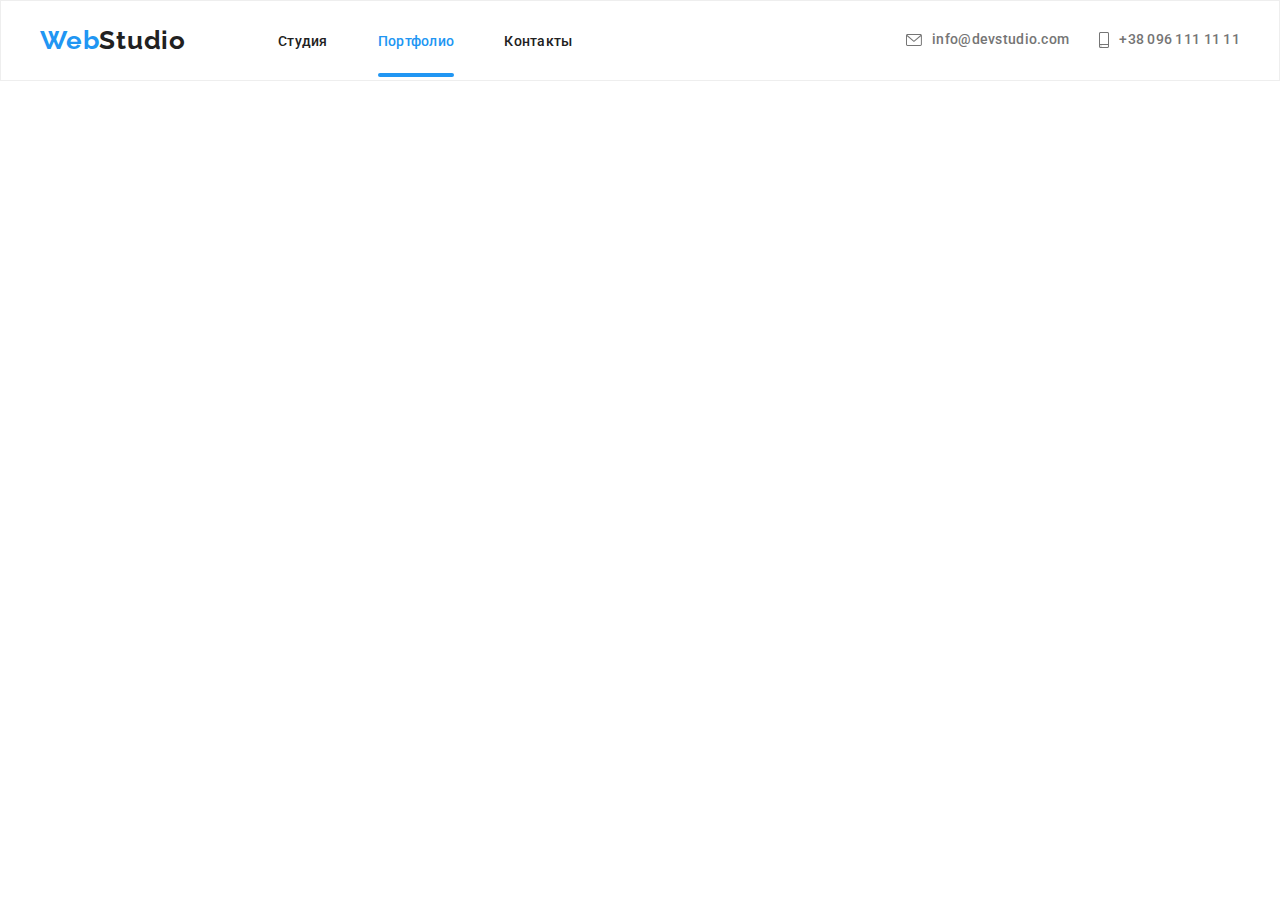
==== commit 0779210e: "студия мобильная версия почти готова" ====
--- a/portfolio.html
+++ b/portfolio.html
@@ -33,10 +33,15 @@
                     </li>
                 </ul>
             </nav>
+            <button type="button" class="mobile-menu-btn" data-menu-open>
+                <svg class="mobile-menu-btn__icon" width="40" height="40">
+                    <use href="./images/icons/sprite.svg#burger-menu-icon"></use>
+                </svg>
+            </button>
             <ul class="header-list list">
                 <li class="header-list__item">
             <a class="contact-email link" href="mailto:info@devstudio.com">
-                <svg class="header-icon" width="16" height="12">
+                <svg class="header-icon header-icon__email" width="16" height="12">
                     <use href="./images/icons/sprite.svg#envelope"></use>
                 </svg>
                 info@devstudio.com
@@ -44,7 +49,7 @@
         </li>
         <li class="header-list__item">
             <a class="contact-number link" href="tel:+380961111111">
-                <svg class="header-icon" width="10" height="16">
+                <svg class="header-icon header-icon__tel" width="10" height="16">
                     <use href="./images/icons/sprite.svg#smartphone"></use>
                 </svg>
                 +38 096 111 11 11
@@ -52,8 +57,57 @@
         </li>
         </ul>
         </div>
+
+        <!-- mobile-menu -->
+        <div class="mobile-menu" data-menu>
+            <div class="container mobile-menu__container">
+                <button type="button" class="mobile-menu__close-btn" data-menu-close>
+                    <svg class="mobile-menu__close-icon" width="40" height="40">
+                        <use href="./images/icons/sprite.svg#mobile-close-icon"></use>
+                    </svg>
+                </button>
+                <ul class="list mobile-menu__nav">
+                    <li class="mobile-menu__item">
+                        <a class="mobile-menu__link link" href="index.html">Студия</a>
+                    </li>
+                    <li class="mobile-menu__item">
+                        <a a class="mobile-menu__link link active" href="portfolio.html">Портфолио</a>
+                    </li>
+                    <li class="mobile-menu__item">
+                        <a class="mobile-menu__link link" href="">Контакты</a>
+                    </li>
+                </ul>
+                <ul class="mobile_menu__contacts list">
+                    <li class="mobile-menu__item">
+                        <a class="mobile-menu__contact-link-tel link" href="tel:+380961111111">
+                            +38 096 111 11 11
+                        </a>
+                    </li>
+                    <li class="mobile-menu__item">
+                <a class="mobile-menu__contact-link-email link" href="mailto:info@devstudio.com">
+                    info@devstudio.com
+                </a>
+            </li>
+                </ul>
+                <ul class="mobile-menu__socials">
+                    <li class="mobile-menu__socials-item list">
+                        <a class="mobile-menu__socials-link link" href=""target="_blank" rel="noopener noreferrer">Instagram</a>
+                    </li>
+                    <li class="mobile-menu__socials-item list">
+                        <a class="mobile-menu__socials-link link" href="" target="_blank" rel="noopener noreferrer">Twitter</a>
+                    </li>
+                    <li class="mobile-menu__socials-item list">
+                        <a class="mobile-menu__socials-link link" href="" target="_blank" rel="noopener noreferrer">Facebook</a>
+                    </li>
+                    <li class="mobile-menu__socials-item list">
+                        <a class="mobile-menu__socials-link link" href="" target="_blank" rel="noopener noreferrer">LinkedIn</a>
+                    </li>
+                </ul>
+            </div>
+            
+        </div>
     </header>
-<main>
+<!-- <main>
     <section class="section">
         <div class="container">
         <ul class="list portfolio-btn-list">
@@ -78,7 +132,41 @@
         <ul class="list portfolio-department-list">
             <li class="portfolio-department-list__item">
                 <div class="project-wrapper">
-                <img src="images/img-8.jpg" alt="Технокряк" width="370" height="294">
+                    <picture>
+                        <source 
+                                srcset="./images/img-8.webp 1x, ./images/img-8@2x.webp 2x"
+                                media="(min-width: 1200px)"
+                                type="image/webp"
+                            />
+
+                            <source 
+                                srcset="./images/img-8.jpg 1x, ./images/img-8@2x.jpg 2x"
+                                media="(min-width: 1200px)"
+                            />
+
+                            <source 
+                                srcset="./images/img-8-tablet.webp 1x, ./images/img-8-tablet@2x.webp 2x"
+                                media="(min-width: 768px)"
+                                type="image/webp"
+                            />
+
+                            <source 
+                                srcset="./images/img-8-tablet.jpg 1x, ./images/img-8-tablet@2x.jpg 2x"
+                                media="(min-width: 768px)"
+                            />
+
+                            <source 
+                                srcset="./images/img-8-mobile.webp 1x, ./images/img-8-mobile@2x.webp 2x"
+                                media="(max-width: 767px)"
+                                type="image/webp"
+                            />
+
+                            <source 
+                                srcset="./images/img-8-mobile.jpg 1x, ./images/img-8-mobile@2x.jpg 2x"
+                                media="(max-width: 767px)"
+                            />
+                        <img src="images/img-8.jpg" alt="Технокряк" width="370" height="294">
+                    </picture>
                 <div class="project-overlay">
                     <div class="project-text">
                         <p>Ресурс предлагает комплексные предложения с разным уровнем функционала и сервисов. Все это позволит посетителю получить исчерпывающие сведения о компании или частном лице.</p>
@@ -92,7 +180,41 @@
             </li>
             <li class="portfolio-department-list__item">
                 <div class="project-wrapper">
-                <img src="images/img-9.jpg" alt="Постер New Orlean vs Golden Star" width="370" height="294">
+                    <picture>
+                        <source 
+                                srcset="./images/img-9.webp 1x, ./images/img-9@2x.webp 2x"
+                                media="(min-width: 1200px)"
+                                type="image/webp"
+                            />
+
+                            <source 
+                                srcset="./images/img-9.jpg 1x, ./images/img-9@2x.jpg 2x"
+                                media="(min-width: 1200px)"
+                            />
+
+                            <source 
+                                srcset="./images/img-9-tablet.webp 1x, ./images/img-9-tablet@2x.webp 2x"
+                                media="(min-width: 768px)"
+                                type="image/webp"
+                            />
+
+                            <source 
+                                srcset="./images/img-9-tablet.jpg 1x, ./images/img-9-tablet@2x.jpg 2x"
+                                media="(min-width: 768px)"
+                            />
+
+                            <source 
+                                srcset="./images/img-9-mobile.webp 1x, ./images/img-9-mobile@2x.webp 2x"
+                                media="(max-width: 767px)"
+                                type="image/webp"
+                            />
+
+                            <source 
+                                srcset="./images/img-9-mobile.jpg 1x, ./images/img-9-mobile@2x.jpg 2x"
+                                media="(max-width: 767px)"
+                            />
+                        <img src="images/img-9.jpg" alt="Постер New Orlean vs Golden Star" width="370" height="294">
+                    </picture>
                 <div class="project-overlay">
                     <div class="project-text">
                         <p>Ресурс предлагает комплексные предложения с разным уровнем функционала и сервисов. Все это позволит посетителю получить исчерпывающие сведения о компании или частном лице.</p>
@@ -106,7 +228,41 @@
             </li>
             <li class="portfolio-department-list__item">
                 <div class="project-wrapper">
-                <img src="images/img-10.jpg" alt="Ресторан Seafood" width="370" height="294">
+                    <picture>
+                        <source 
+                                srcset="./images/img-10.webp 1x, ./images/img-10@2x.webp 2x"
+                                media="(min-width: 1200px)"
+                                type="image/webp"
+                            />
+
+                            <source 
+                                srcset="./images/img-10.jpg 1x, ./images/img-10@2x.jpg 2x"
+                                media="(min-width: 1200px)"
+                            />
+
+                            <source 
+                                srcset="./images/img-10-tablet.webp 1x, ./images/img-10-tablet@2x.webp 2x"
+                                media="(min-width: 768px)"
+                                type="image/webp"
+                            />
+
+                            <source 
+                                srcset="./images/img-10-tablet.jpg 1x, ./images/img-10-tablet@2x.jpg 2x"
+                                media="(min-width: 768px)"
+                            />
+
+                            <source 
+                                srcset="./images/img-10-mobile.webp 1x, ./images/img-10-mobile@2x.webp 2x"
+                                media="(max-width: 767px)"
+                                type="image/webp"
+                            />
+
+                            <source 
+                                srcset="./images/img-10-mobile.jpg 1x, ./images/img-10-mobile@2x.jpg 2x"
+                                media="(max-width: 767px)"
+                            />
+                        <img src="images/img-10.jpg" alt="Ресторан Seafood" width="370" height="294">
+                    </picture>
                 <div class="project-overlay">
                     <div class="project-text">
                         <p>Ресурс предлагает комплексные предложения с разным уровнем функционала и сервисов. Все это позволит посетителю получить исчерпывающие сведения о компании или частном лице.</p>
@@ -120,7 +276,41 @@
             </li>
             <li class="portfolio-department-list__item">
                 <div class="project-wrapper">
-                <img src="images/img-11.jpg" alt="Проект Prime" width="370" height="294">
+                    <picture>
+                        <source 
+                                srcset="./images/img-11.webp 1x, ./images/img-11@2x.webp 2x"
+                                media="(min-width: 1200px)"
+                                type="image/webp"
+                            />
+
+                            <source 
+                                srcset="./images/img-11.jpg 1x, ./images/img-11@2x.jpg 2x"
+                                media="(min-width: 1200px)"
+                            />
+
+                            <source 
+                                srcset="./images/img-11-tablet.webp 1x, ./images/img-11-tablet@2x.webp 2x"
+                                media="(min-width: 768px)"
+                                type="image/webp"
+                            />
+
+                            <source 
+                                srcset="./images/img-11-tablet.jpg 1x, ./images/img-11-tablet@2x.jpg 2x"
+                                media="(min-width: 768px)"
+                            />
+
+                            <source 
+                                srcset="./images/img-11-mobile.webp 1x, ./images/img-11-mobile@2x.webp 2x"
+                                media="(max-width: 767px)"
+                                type="image/webp"
+                            />
+
+                            <source 
+                                srcset="./images/img-11-mobile.jpg 1x, ./images/img-11-mobile@2x.jpg 2x"
+                                media="(max-width: 767px)"
+                            />
+                        <img src="images/img-11.jpg" alt="Проект Prime" width="370" height="294">
+                    </picture>
                 <div class="project-overlay">
                     <div class="project-text">
                         <p>Ресурс предлагает комплексные предложения с разным уровнем функционала и сервисов. Все это позволит посетителю получить исчерпывающие сведения о компании или частном лице.</p>
@@ -134,7 +324,41 @@
             </li>
             <li class="portfolio-department-list__item">
                 <div class="project-wrapper">
-                <img src="images/img-12.jpg" alt="Проект Boxes" width="370" height="294">
+                    <picture>
+                        <source 
+                                srcset="./images/img-12.webp 1x, ./images/img-12@2x.webp 2x"
+                                media="(min-width: 1200px)"
+                                type="image/webp"
+                            />
+
+                            <source 
+                                srcset="./images/img-12.jpg 1x, ./images/img-12@2x.jpg 2x"
+                                media="(min-width: 1200px)"
+                            />
+
+                            <source 
+                                srcset="./images/img-12-tablet.webp 1x, ./images/img-12-tablet@2x.webp 2x"
+                                media="(min-width: 768px)"
+                                type="image/webp"
+                            />
+
+                            <source 
+                                srcset="./images/img-12-tablet.jpg 1x, ./images/img-12-tablet@2x.jpg 2x"
+                                media="(min-width: 768px)"
+                            />
+
+                            <source 
+                                srcset="./images/img-12-mobile.webp 1x, ./images/img-12-mobile@2x.webp 2x"
+                                media="(max-width: 767px)"
+                                type="image/webp"
+                            />
+
+                            <source 
+                                srcset="./images/img-12-mobile.jpg 1x, ./images/img-12-mobile@2x.jpg 2x"
+                                media="(max-width: 767px)"
+                            />
+                        <img src="images/img-12.jpg" alt="Проект Boxes" width="370" height="294">
+                    </picture>
                 <div class="project-overlay">
                     <div class="project-text">
                         <p>Ресурс предлагает комплексные предложения с разным уровнем функционала и сервисов. Все это позволит посетителю получить исчерпывающие сведения о компании или частном лице.</p>
@@ -148,7 +372,41 @@
             </li>
             <li class="portfolio-department-list__item">
                 <div class="project-wrapper">
-                <img src="images/img-13.jpg" alt="Inspiration has no Borders" width="370" height="294">
+                    <picture>
+                        <source 
+                                srcset="./images/img-13.webp 1x, ./images/img-13@2x.webp 2x"
+                                media="(min-width: 1200px)"
+                                type="image/webp"
+                            />
+
+                            <source 
+                                srcset="./images/img-13.jpg 1x, ./images/img-13@2x.jpg 2x"
+                                media="(min-width: 1200px)"
+                            />
+
+                            <source 
+                                srcset="./images/img-13-tablet.webp 1x, ./images/img-13-tablet@2x.webp 2x"
+                                media="(min-width: 768px)"
+                                type="image/webp"
+                            />
+
+                            <source 
+                                srcset="./images/img-13-tablet.jpg 1x, ./images/img-13-tablet@2x.jpg 2x"
+                                media="(min-width: 768px)"
+                            />
+
+                            <source 
+                                srcset="./images/img-13-mobile.webp 1x, ./images/img-13-mobile@2x.webp 2x"
+                                media="(max-width: 767px)"
+                                type="image/webp"
+                            />
+
+                            <source 
+                                srcset="./images/img-13-mobile.jpg 1x, ./images/img-13-mobile@2x.jpg 2x"
+                                media="(max-width: 767px)"
+                            />
+                        <img src="images/img-13.jpg" alt="Inspiration has no Borders" width="370" height="294">
+                    </picture>
                 <div class="project-overlay">
                     <div class="project-text">
                         <p>Ресурс предлагает комплексные предложения с разным уровнем функционала и сервисов. Все это позволит посетителю получить исчерпывающие сведения о компании или частном лице.</p>
@@ -162,7 +420,41 @@
             </li>
             <li class="portfolio-department-list__item">
                 <div class="project-wrapper">
-                <img src="images/img-14.jpg" alt="Издание Limited Edition" width="370" height="294">
+                    <picture>
+                        <source 
+                                srcset="./images/img-14.webp 1x, ./images/img-14@2x.webp 2x"
+                                media="(min-width: 1200px)"
+                                type="image/webp"
+                            />
+
+                            <source 
+                                srcset="./images/img-14.jpg 1x, ./images/img-14@2x.jpg 2x"
+                                media="(min-width: 1200px)"
+                            />
+
+                            <source 
+                                srcset="./images/img-14-tablet.webp 1x, ./images/img-14-tablet@2x.webp 2x"
+                                media="(min-width: 768px)"
+                                type="image/webp"
+                            />
+
+                            <source 
+                                srcset="./images/img-14-tablet.jpg 1x, ./images/img-14-tablet@2x.jpg 2x"
+                                media="(min-width: 768px)"
+                            />
+
+                            <source 
+                                srcset="./images/img-14-mobile.webp 1x, ./images/img-14-mobile@2x.webp 2x"
+                                media="(max-width: 767px)"
+                                type="image/webp"
+                            />
+
+                            <source 
+                                srcset="./images/img-14-mobile.jpg 1x, ./images/img-14-mobile@2x.jpg 2x"
+                                media="(max-width: 767px)"
+                            />
+                        <img src="images/img-14.jpg" alt="Издание Limited Edition" width="370" height="294">
+                    </picture>
                 <div class="project-overlay">
                     <div class="project-text">
                         <p>Ресурс предлагает комплексные предложения с разным уровнем функционала и сервисов. Все это позволит посетителю получить исчерпывающие сведения о компании или частном лице.</p>
@@ -176,7 +468,41 @@
             </li>
             <li class="portfolio-department-list__item">
                 <div class="project-wrapper">
-                <img src="images/img-15.jpg" alt="Проект LAB" width="370" height="294">
+                    <picture>
+                        <source 
+                                srcset="./images/img-15.webp 1x, ./images/img-15@2x.webp 2x"
+                                media="(min-width: 1200px)"
+                                type="image/webp"
+                            />
+
+                            <source 
+                                srcset="./images/img-15.jpg 1x, ./images/img-15@2x.jpg 2x"
+                                media="(min-width: 1200px)"
+                            />
+
+                            <source 
+                                srcset="./images/img-15-tablet.webp 1x, ./images/img-15-tablet@2x.webp 2x"
+                                media="(min-width: 768px)"
+                                type="image/webp"
+                            />
+
+                            <source 
+                                srcset="./images/img-15-tablet.jpg 1x, ./images/img-15-tablet@2x.jpg 2x"
+                                media="(min-width: 768px)"
+                            />
+
+                            <source 
+                                srcset="./images/img-15-mobile.webp 1x, ./images/img-15-mobile@2x.webp 2x"
+                                media="(max-width: 767px)"
+                                type="image/webp"
+                            />
+
+                            <source 
+                                srcset="./images/img-15-mobile.jpg 1x, ./images/img-15-mobile@2x.jpg 2x"
+                                media="(max-width: 767px)"
+                            />
+                        <img src="images/img-15.jpg" alt="Проект LAB" width="370" height="294">
+                    </picture>
                 <div class="project-overlay">
                     <div class="project-text">
                         <p>Ресурс предлагает комплексные предложения с разным уровнем функционала и сервисов. Все это позволит посетителю получить исчерпывающие сведения о компании или частном лице.</p>
@@ -190,7 +516,41 @@
             </li>
             <li class="portfolio-department-list__item">
                 <div class="project-wrapper">
-                <img src="images/img-16.jpg" alt="Growing Business" width="370" height="294">
+                    <picture>
+                        <source 
+                                srcset="./images/img-16.webp 1x, ./images/img-16@2x.webp 2x"
+                                media="(min-width: 1200px)"
+                                type="image/webp"
+                            />
+
+                            <source 
+                                srcset="./images/img-16.jpg 1x, ./images/img-16@2x.jpg 2x"
+                                media="(min-width: 1200px)"
+                            />
+
+                            <source 
+                                srcset="./images/img-16-tablet.webp 1x, ./images/img-16-tablet@2x.webp 2x"
+                                media="(min-width: 768px)"
+                                type="image/webp"
+                            />
+
+                            <source 
+                                srcset="./images/img-16-tablet.jpg 1x, ./images/img-16-tablet@2x.jpg 2x"
+                                media="(min-width: 768px)"
+                            />
+
+                            <source 
+                                srcset="./images/img-16-mobile.webp 1x, ./images/img-16-mobile@2x.webp 2x"
+                                media="(max-width: 767px)"
+                                type="image/webp"
+                            />
+
+                            <source 
+                                srcset="./images/img-16-mobile.jpg 1x, ./images/img-16-mobile@2x.jpg 2x"
+                                media="(max-width: 767px)"
+                            />
+                        <img src="images/img-16.jpg" alt="Growing Business" width="370" height="294">
+                    </picture>
                 <div class="project-overlay">
                     <div class="project-text">
                         <p>Ресурс предлагает комплексные предложения с разным уровнем функционала и сервисов. Все это позволит посетителю получить исчерпывающие сведения о компании или частном лице.</p>
@@ -266,6 +626,8 @@
         </div>
     </form>
 </div>
-</footer>
+</footer> -->
+
+    <script src="./js/mobile-menu.js"></script>
 </body>
 </html>--- a/css/main.min.css
+++ b/css/main.min.css
@@ -1,2 +1,2 @@
-:root{--primary-text-color: #212121;--secondary-text-color: #757575;--black-second-color: #000000;--accent-color: #2196f3;--background-color-white: #ffffff;--links-footer-color: rgba(255, 255, 255, 0.6);--hero-background-grey: #2f303a;--botton-background-color: #f5f4fa;--team-background-color: #f5f4fa;--botton-hover-blue: #188ce8;--social-links-color: #afb1b8;--border-color: #eeeeee;--timing-function: cubic-bezier(0.4, 0, 0.2, 1);--primary-font-family: Roboto, sans-serif}.visually-hidden{position:absolute;width:1px;height:1px;margin:-1px;border:0;padding:0;white-space:nowrap;clip-path:inset(100%);clip:rect(0 0 0 0);overflow:hidden}h1,h2,h3,h4,h5,h6,p{margin-top:0;margin-bottom:0}ul,ol{margin-top:0;margin-bottom:0;padding-left:0}img{display:block}address{font-style:normal}.list{list-style:none}.link{text-decoration:none}.section{padding-top:94px;padding-bottom:94px}.section.third-section{padding-top:0px}.container{padding-left:15px;padding-right:15px}@media screen and (min-width: 480px){.container{width:450px;margin-left:auto;margin-right:auto}}@media screen and (min-width: 768px){.container{width:738px}}@media screen and (min-width: 1200px){.container{width:1200px}}.logo-header{font-family:"Raleway";font-style:normal;font-weight:bold;font-size:26px;line-height:1.19;margin-right:92px;letter-spacing:0.03em;color:var(--primary-text-color)}.logo-accent{font-family:"Raleway";font-style:normal;font-weight:bold;font-size:26px;line-height:1, 19;letter-spacing:0.03em;color:var(--accent-color)}.logo-footer{width:145px;height:31px;font-family:"Raleway";font-style:normal;font-weight:bold;font-size:26px;line-height:1.19;letter-spacing:0.03em;color:var(--background-color-white)}.our-team{margin-bottom:50px;font-weight:bold;font-size:36px;line-height:1.16;text-align:center;letter-spacing:0.03em;color:var(--primary-text-color)}.backdrop{position:fixed;top:0;left:0;width:100vw;height:100vh;background-color:rgba(0,0,0,0.2);transition:opacity 500ms linear, visibility 500ms linear}.backdrop.is-hidden{opacity:0;visibility:hidden;pointer-events:none}.modal{position:absolute;top:50%;left:50%;transform:translate(-50%, -50%);width:528px;height:580px;background-color:var(--background-color-white);padding:40px}.modal-close-btn{position:absolute;top:8px;right:8px;display:flex;justify-content:center;align-items:center;width:30px;height:30px;border-radius:50%;border:1px solid rgba(0,0,0,0.1);background-color:transparent;padding:0;cursor:pointer}.modal-close-btn:hover .modal-close-icon,.modal-close-btn:focus .modal-close-icon{fill:var(--accent-color)}.modal-close-icon:hover,.modal-close-icon:focus{fill:var(--accent-color);transition:fill 250ms var(--timing-function)}.contact-form-title{font-weight:700;font-size:20px;line-height:23px;text-align:center;letter-spacing:0.03em;color:var(--primary-text-color);margin-bottom:12px}.contact-form-field{display:block;margin-bottom:10px}.contact-form-data{font-family:'Roboto';font-style:normal;font-weight:400;font-size:12px;line-height:14px;letter-spacing:0.01em;color:var(--secondary-text-color)}.contact-form-input-wrapper{position:relative;display:block;margin-top:4px}.contact-form-input{width:100%;height:40px;padding-left:42px;border:1px solid rgba(33,33,33,0.2);border-radius:4px;transition:250ms var(--timing-function)}.contact-form-input:focus{outline:none;border-color:var(--accent-color)}.contact-form-icon{position:absolute;top:50%;left:12px;transform:translateY(-50%);display:block;transition:250ms var(--timing-function)}.contact-form-input:focus+.contact-form-icon{fill:var(--accent-color)}.contact-form-message{width:100%;height:120px;margin-top:4px;padding:12px 16px;resize:none;border:1px solid rgba(33,33,33,0.2);border-radius:4px;transition:250ms var(--timing-function)}.contact-form-message:focus{outline:none;border-color:var(--accent-color)}.contact-form-message::placeholder{font-weight:400;font-size:12px;line-height:14px;letter-spacing:0.01em;color:rgba(117,117,117,0.5)}.contact-form-checkbox-wrapper{margin-bottom:30px}.contatc-form-checkbox-label{display:flex;align-items:center;justify-content:center;font-weight:400;font-size:14px;line-height:24px;letter-spacing:0.03em;color:var(--secondary-text-color)}.contatc-form-checkbox-label::before{display:inline-block;width:16px;height:15px;border:2px solid #555555;border-radius:2px;cursor:pointer;content:"";margin-right:10px}.contact-form-checkbox:focus+.contatc-form-checkbox-label::before{outline:1px solid var(--accent-color)}.contact-form-checkbox:checked+.contatc-form-checkbox-label::before{background-image:url("../images/icons/checkbox.svg");background-color:var(--accent-color);box-shadow:0 0 0 4px var(--background-color-white);background-size:cover;border-color:var(--accent-color)}.terms{color:var(--accent-color)}.contact-form-submit-btn{display:block;margin:0 auto;padding:10px 56px;border-radius:4px;background-color:var(--accent-color);box-shadow:0px 4px 4px rgba(0,0,0,0.15);font-family:"Roboto";font-style:normal;font-weight:700;font-size:16px;line-height:1.88;cursor:pointer;align-items:center;text-align:center;letter-spacing:0.06em;color:var(--background-color-white);border:none}.contact-form-submit-btn:hover{background-color:var(--botton-hover-blue)}.services-btn{min-width:200px;padding:10px 32px;border-radius:4px;margin-left:485px;background-color:var(--accent-color);box-shadow:0px 4px 4px rgba(0,0,0,0.15);font-family:"Roboto";font-style:normal;font-weight:700;font-size:16px;line-height:1.87;cursor:pointer;display:flex;align-items:center;text-align:center;letter-spacing:0.06em;color:var(--background-color-white);border:none}.services-btn:hover,.services-btn:focus{background-color:var(--botton-hover-blue)}.portfolio-btn-list{display:flex;margin-bottom:50px;justify-content:center}.portfolio-btn-list__item:not(:last-child){margin-right:8px}.portfolio-btn{padding:6px 22px;border:none;border-radius:4px;font-family:"Roboto";font-style:normal;font-weight:500;font-size:16px;line-height:1.62;text-align:center;letter-spacing:0.03em;color:var(--primary-text-color);cursor:pointer;border:none;transition:color 250ms var(--timing-function),background-color 250ms var(--timing-function)}.portfolio-btn:hover,.portfolio-btn:focus{background:var(--accent-color);box-shadow:0px 3px 1px rgba(0,0,0,0.1),0px 1px 2px rgba(0,0,0,0.08),0px 2px 2px rgba(0,0,0,0.12);color:var(--background-color-white)}.subscribe-btn{display:flex;align-items:center;text-align:center;padding:10px 28px;width:200px;font-weight:700;font-size:16px;line-height:1.88;letter-spacing:0.06em;color:var(--background-color-white);background-color:var(--accent-color);border-color:var(--accent-color);box-shadow:0pc 4px 4px rgba(0,0,0,0.15);border-radius:4px;transition:backgroudn-color 250ms var(--timing-function);cursor:pointer;border:none}.subscribe-btn:hover,.subscribe-btn:focus{background-color:var(--botton-hover-blue)}.footer-join{display:flex;flex-direction:column;align-items:baseline;margin-left:70px}.join-name{font-family:'Roboto';font-style:normal;font-weight:700;font-size:14px;line-height:16px;letter-spacing:0.03em;text-transform:uppercase;color:var(--background-color-white);margin-bottom:20px;padding-top:12px}.join-list{display:flex}.join-list__item:not(:last-child){margin-right:10px}.join-list__link{display:flex;align-items:center;justify-content:center;width:44px;height:44px;background:rgba(255,255,255,0.1);border-radius:50%;transition:background-color 250ms var(--timing-function)}.join-list__link:hover,.join-list__link:focus{background-color:var(--accent-color)}.join-icon{fill:var(--background-color-white);transition:fill 250ms var(--timing-function)}.subscribe-block{margin-left:auto}.subscribe-content{display:flex;align-items:center;text-align:center}.subscribe-block input{margin-right:12px;padding:15px;width:358px;border-color:inherit;background-color:var(--hero-background-grey);color:var(--background-color-white);outline:transparent;border:1px solid rgba(255,255,255,0.3);filter:drop-shadow(0px 4px 4px rgba(0,0,0,0.15));border-radius:4px;transition:border 250ms var(--timing-function)}.subscribe-block input:hover,.subscribe-block input:focus{border:1px solid var(--accent-color)}.subscribe-icon{fill:var(--background-color-white);margin-left:10px}.subscribe-title{margin-bottom:20px;font-weight:700;font-size:14px;line-height:1.14;letter-spacing:0.03em;text-transform:uppercase;color:var(--background-color-white)}.nav-list{display:none}.header-list{display:none}.header{position:relative;padding-top:10px;padding-bottom:10px}.header__container{display:flex;justify-content:space-between;align-items:center}.mobile-menu-btn{background-color:transparent;border:none;padding:0;line-height:0}.mobile-menu-btn__icon{fill:#212121}.mobile-menu{position:absolute;top:0;left:0;width:100%;height:100vh;overflow:auto}.mobile-menu__close-btn{position:absolute;top:10px;right:0;background-color:transparent;border:none;padding:0;line-height:0}.main-section{background-image:linear-gradient(rgba(47,48,58,0.4), rgba(47,48,58,0.4)),url(../images/hero/bg.png);background-size:cover;background-color:#C4C4C4;margin-left:auto;margin-right:auto;padding-top:200px;padding-bottom:200px;width:1600px;height:600px}.main-section__title{width:696px;height:120px;left:452px;top:280px;margin-left:238px;margin-bottom:30px;font-family:'Roboto';font-style:normal;font-weight:900;font-size:44px;line-height:1.34;text-align:center;letter-spacing:0.06em;text-transform:uppercase;color:var(--background-color-white)}.second-section{margin-left:auto;margin-right:auto}.peculiarities-list__div{display:flex;align-items:center;justify-content:center;width:270px;height:120px;background:var(--team-background-color);border-radius:4px;margin-bottom:30px}.peculiarities-list{display:flex;align-items:center;margin-left:-30px;margin-bottom:-30px}.peculiarities-list__item{flex-basis:calc((100% - 120px) / 4);margin-left:30px;margin-bottom:30px}.peculiarities{width:270px;height:16px;margin-bottom:10px;font-weight:bold;font-size:14px;line-height:1.14;letter-spacing:0.03em;text-transform:uppercase;color:var(--primary-text-color)}.features{width:270px;height:75px;font-weight:normal;font-size:14px;line-height:1.71;letter-spacing:0.03em;color:var(--secondary-text-color)}.third-section{margin-left:auto;margin-right:auto}.about-us{margin-bottom:50px;min-width:376px;height:42px;font-weight:bold;font-size:36px;line-height:1.16;text-align:center;letter-spacing:0.03em;color:var(--primary-text-color)}.about-us__list{display:flex;align-items:center;margin-left:-30px;margin-bottom:-30px}.about-us__list-item{position:relative;flex-basis:calc(100% - 90px)/3;margin-left:30px;margin-bottom:30px}.about-us__lable{position:absolute;bottom:0;left:0;width:100%;text-align:center;background:rgba(47,48,58,0.8)}.about-us__paragraph{display:inline-block;padding:27px 0;font-weight:700;font-size:14px;text-align:center;letter-spacing:0.03em;text-transform:uppercase;color:var(--background-color-white)}.fourth-section{margin-left:auto;margin-right:auto;background-color:var(--team-background-color)}.our-team{margin-bottom:50px;font-weight:bold;font-size:36px;line-height:1.16;text-align:center;letter-spacing:0.03em;color:var(--primary-text-color)}.our-team__list{display:flex;align-items:center;margin-left:-30px;margin-bottom:-30px}.our-team__list-item{flex-basis:calc(100% - 120px)/4;margin-left:30px;margin-bottom:30px}.our-team__wrapper{background:var(--background-color-white);box-shadow:0px 1px 3px rgba(0,0,0,0.12),0px 1px 1px rgba(0,0,0,0.14),0px 2px 1px rgba(0,0,0,0.2);border-radius:0px 0px 4px 4px;padding-top:30px;padding-bottom:30px;padding-left:32px;padding-right:32px}.team-members{font-weight:500;font-size:16px;line-height:1.18;text-align:center;letter-spacing:0.03em;color:var(--primary-text-color)}.members-positions{padding-top:10px;font-weight:normal;font-size:16px;line-height:1.18;text-align:center;letter-spacing:0.03em;color:var(--secondary-text-color);margin-bottom:16px}.social-list{display:flex;justify-content:space-between}.social-list__item{cursor:pointer}.social-list__link{display:flex;align-items:center;justify-content:center;width:44px;height:44px;background-color:var(--background-color-white);border-radius:50%;transition:background-color 250ms var(--timing-function)}.social-list__link:hover,.social-list__link:focus{background-color:var(--accent-color)}.social-list__icon{fill:var(--social-links-color);transition:fill 250ms var(--timing-function)}.social-list__link:hover .social-list__icon,.social-list__link:focus .social-list__icon{fill:var(--background-color-white)}.clients-title{font-family:'Roboto';font-style:normal;font-weight:700;font-size:36px;line-height:1.17;text-align:center;letter-spacing:0.03em;color:var(--primary-text-color);margin-bottom:50px}.clients-list{display:flex;justify-content:space-between}.clients-list__link{display:flex;align-items:center;justify-content:center;width:170px;height:92px;border:1px solid var(--social-links-color);border-radius:4px;transition:background-color 250ms var(--timing-function)}.clients-list__link:hover,.clients-list__link:focus{border-color:var(--accent-color)}.clients-logo{fill:var(--social-links-color);transition:fill 250ms var(--timing-function)}.clients-list__link:hover .clients-logo,.clients-list__link:focus .clients-logo{fill:var(--accent-color)}.footer{padding-top:60px;padding-bottom:60px;background:var(--hero-background-grey)}.footer-container{display:flex;margin-left:auto;margin-right:auto}.address{font-weight:normal;font-size:14px;line-height:1.71;letter-spacing:0.03em;color:var(--background-color-white)}.contact-email-footer{font-style:normal;font-weight:normal;font-size:14px;line-height:1.71;letter-spacing:0.03em;color:var(--links-footer-color);transition:color 250ms var(--timing-function)}.contact-email-footer:hover,.contact-email-footer:focus{color:var(--accent-color)}.contact-number-footer{font-style:normal;font-weight:normal;font-size:14px;line-height:1.71;letter-spacing:0.03em;color:var(--links-footer-color);transition:color 250ms var(--timing-function)}.contact-number-footer:hover,.contact-number-footer:focus{color:var(--accent-color)}.footer-list{padding-top:20px}.footer-list__item:not(:last-child){padding-bottom:10px}
+:root{--primary-text-color: #212121;--secondary-text-color: #757575;--black-second-color: #000000;--accent-color: #2196f3;--background-color-white: #ffffff;--links-footer-color: rgba(255, 255, 255, 0.6);--hero-background-grey: #2f303a;--botton-background-color: #f5f4fa;--team-background-color: #f5f4fa;--botton-hover-blue: #188ce8;--social-links-color: #afb1b8;--border-color: #eeeeee;--timing-function: cubic-bezier(0.4, 0, 0.2, 1);--primary-font-family: Roboto, sans-serif}.visually-hidden{position:absolute;width:1px;height:1px;margin:-1px;border:0;padding:0;white-space:nowrap;clip-path:inset(100%);clip:rect(0 0 0 0);overflow:hidden}body{font-family:'Roboto', sans-serif;font-family:'Roboto';margin:0;padding:0}h1,h2,h3,h4,h5,h6,p{margin-top:0;margin-bottom:0}ul,ol{margin-top:0;margin-bottom:0;padding-left:0}img{display:block;max-width:100%;height:auto}address{font-style:normal}.list{list-style:none}.link{text-decoration:none}@media screen and (min-width: 1200px){.section{padding-top:94px;padding-bottom:94px}}@media screen and (max-width: 1199px){.section{padding-top:60px;padding-bottom:60px}}.section.third-section{padding-top:0px}.section__titles{font-weight:700;font-size:36px;line-height:1.16;text-align:center;letter-spacing:0.03em;color:#212121;margin-bottom:50px}@media screen and (min-width: 1200px){.section__titles{font-size:36px;line-height:42px}}@media screen and (max-width: 1199px){.section__titles{font-size:28px;line-height:33px;margin-bottom:30px}}.container{max-width:1200px;padding-left:15px;padding-right:15px;margin-left:auto;margin-right:auto}.header__container{display:flex;align-items:center}.container{padding-left:15px;padding-right:15px;margin-left:auto;margin-right:auto}@media screen and (min-width: 480px){.container{width:480px}}@media screen and (min-width: 768px){.container{width:768px}}@media screen and (min-width: 1200px){.container{width:1200px}}.logo-header{font-family:"Raleway";font-style:normal;font-weight:bold;font-size:26px;line-height:1.19;margin-right:92px;letter-spacing:0.03em;color:var(--primary-text-color)}.logo-accent{font-family:"Raleway";font-style:normal;font-weight:bold;font-size:26px;line-height:1.19;letter-spacing:0.03em;color:var(--accent-color)}.logo-footer{width:145px;height:31px;font-family:"Raleway";font-style:normal;font-weight:bold;font-size:26px;line-height:1.19;letter-spacing:0.03em;color:var(--background-color-white)}.our-team{margin-bottom:50px;font-weight:bold;font-size:36px;line-height:1.16;text-align:center;letter-spacing:0.03em;color:var(--primary-text-color)}.backdrop{position:fixed;top:0;left:0;width:100vw;height:100vh;background-color:rgba(0,0,0,0.2);transition:opacity 500ms linear, visibility 500ms linear}.backdrop.is-hidden{opacity:0;visibility:hidden;pointer-events:none}.modal{position:absolute;top:50%;left:50%;transform:translate(-50%, -50%);width:528px;height:580px;background-color:var(--background-color-white);padding:40px}.modal-close-btn{position:absolute;top:8px;right:8px;display:flex;justify-content:center;align-items:center;width:30px;height:30px;border-radius:50%;border:1px solid rgba(0,0,0,0.1);background-color:transparent;padding:0;cursor:pointer}.modal-close-btn:hover .modal-close-icon,.modal-close-btn:focus .modal-close-icon{fill:var(--accent-color)}.modal-close-icon:hover,.modal-close-icon:focus{fill:var(--accent-color);transition:fill 250ms var(--timing-function)}.contact-form-title{font-weight:700;font-size:20px;line-height:23px;text-align:center;letter-spacing:0.03em;color:var(--primary-text-color);margin-bottom:12px}.contact-form-field{display:block;margin-bottom:10px}.contact-form-data{font-family:'Roboto';font-style:normal;font-weight:400;font-size:12px;line-height:14px;letter-spacing:0.01em;color:var(--secondary-text-color)}.contact-form-input-wrapper{position:relative;display:block;margin-top:4px}.contact-form-input{width:100%;height:40px;padding-left:42px;border:1px solid rgba(33,33,33,0.2);border-radius:4px;transition:250ms var(--timing-function)}.contact-form-input:focus{outline:none;border-color:var(--accent-color)}.contact-form-icon{position:absolute;top:50%;left:12px;transform:translateY(-50%);display:block;transition:250ms var(--timing-function)}.contact-form-input:focus+.contact-form-icon{fill:var(--accent-color)}.contact-form-message{width:100%;height:120px;margin-top:4px;padding:12px 16px;resize:none;border:1px solid rgba(33,33,33,0.2);border-radius:4px;transition:250ms var(--timing-function)}.contact-form-message:focus{outline:none;border-color:var(--accent-color)}.contact-form-message::placeholder{font-weight:400;font-size:12px;line-height:14px;letter-spacing:0.01em;color:rgba(117,117,117,0.5)}.contact-form-checkbox-wrapper{margin-bottom:30px}.contatc-form-checkbox-label{display:flex;align-items:center;justify-content:center;font-weight:400;font-size:14px;line-height:24px;letter-spacing:0.03em;color:var(--secondary-text-color)}.contatc-form-checkbox-label::before{display:inline-block;width:16px;height:15px;border:2px solid #555555;border-radius:2px;cursor:pointer;content:"";margin-right:10px}.contact-form-checkbox:focus+.contatc-form-checkbox-label::before{outline:1px solid var(--accent-color)}.contact-form-checkbox:checked+.contatc-form-checkbox-label::before{background-image:url("../images/icons/checkbox.svg");background-color:var(--accent-color);box-shadow:0 0 0 4px var(--background-color-white);background-size:cover;border-color:var(--accent-color)}.terms{color:var(--accent-color)}.contact-form-submit-btn{display:block;margin:0 auto;padding:10px 56px;border-radius:4px;background-color:var(--accent-color);box-shadow:0px 4px 4px rgba(0,0,0,0.15);font-family:"Roboto";font-style:normal;font-weight:700;font-size:16px;line-height:1.88;cursor:pointer;align-items:center;text-align:center;letter-spacing:0.06em;color:var(--background-color-white);border:none}.contact-form-submit-btn:hover{background-color:var(--botton-hover-blue)}.services-btn{min-width:200px;padding:10px 32px;border-radius:4px;margin:0 auto;background-color:var(--accent-color);box-shadow:0px 4px 4px rgba(0,0,0,0.15);font-family:"Roboto";font-style:normal;font-weight:700;font-size:16px;line-height:1.87;cursor:pointer;display:flex;align-items:center;text-align:center;letter-spacing:0.06em;color:var(--background-color-white);border:none}.services-btn:hover,.services-btn:focus{background-color:var(--botton-hover-blue)}.portfolio-btn-list{display:flex;margin-bottom:50px;justify-content:center}.portfolio-btn-list__item:not(:last-child){margin-right:8px}.portfolio-btn{padding:6px 22px;border:none;border-radius:4px;font-family:"Roboto";font-style:normal;font-weight:500;font-size:16px;line-height:1.62;text-align:center;letter-spacing:0.03em;color:var(--primary-text-color);cursor:pointer;border:none;transition:color 250ms var(--timing-function),background-color 250ms var(--timing-function)}.portfolio-btn:hover,.portfolio-btn:focus{background:var(--accent-color);box-shadow:0px 3px 1px rgba(0,0,0,0.1),0px 1px 2px rgba(0,0,0,0.08),0px 2px 2px rgba(0,0,0,0.12);color:var(--background-color-white)}.subscribe-btn{display:flex;align-items:center;text-align:center;padding:10px 28px;width:200px;font-weight:700;font-size:16px;line-height:1.88;letter-spacing:0.06em;color:var(--background-color-white);background-color:var(--accent-color);border-color:var(--accent-color);box-shadow:0pc 4px 4px rgba(0,0,0,0.15);border-radius:4px;transition:backgroudn-color 250ms var(--timing-function);cursor:pointer;border:none}.subscribe-btn:hover,.subscribe-btn:focus{background-color:var(--botton-hover-blue)}@media screen and (min-width: 768px){.footer-join{margin-bottom:102px}}@media screen and (min-width: 1200px){.footer-join{margin-bottom:0}}.join-list{display:flex;justify-content:center;align-items:center}@media screen and (max-width: 767px){.join-list{margin-bottom:60px}}.join-list__item:not(:last-child){margin-right:10px}.join-list__link{display:flex;align-items:center;justify-content:center;width:44px;height:44px;background:rgba(255,255,255,0.1);border-radius:50%;transition:background-color 250ms var(--timing-function)}.join-list__link:hover,.join-list__link:focus{background-color:var(--accent-color)}.join-name{font-family:'Roboto';font-style:normal;font-weight:700;font-size:14px;line-height:16px;letter-spacing:0.03em;text-transform:uppercase;padding-bottom:20px;color:#FFFFFF;position:relative;right:30px}@media screen and (max-width: 767px){.join-name{text-align:center;right:0;margin-top:60px}}@media screen and (max-width: 1199px){.join-name{text-align:center;right:0}}.join-list__link{background-color:rgba(255,255,255,0.1)}.join-icon{fill:var(--background-color-white)}.join-list{display:flex}.join-list__item:not(:last-child){margin-right:10px}.join-list__link{display:flex;align-items:center;justify-content:center;width:44px;height:44px;background:rgba(255,255,255,0.1);border-radius:50%;transition:background-color 250ms var(--timing-function)}.join-list__link:hover,.join-list__link:focus{background-color:var(--accent-color)}@media screen and (max-width: 767px){.subscribe-content{display:contents}}@media screen and (min-width: 1200px){.subscribe-content{display:flex;flex-direction:column;align-items:flex-start;margin-left:94px}}@media screen and (max-width: 767px){.subscribe-block{display:flex;flex-direction:column;align-content:center;flex-wrap:wrap;align-items:center}}@media screen and (max-width: 1199px){.subscribe-block{display:flex;flex-direction:column;align-content:center;flex-wrap:wrap;align-items:center}}@media screen and (min-width: 1200px){.subscribe-block{display:flex}}.subscribe-title{font-family:'Roboto';font-style:normal;font-weight:700;font-size:14px;line-height:16px;letter-spacing:0.03em;text-transform:uppercase;color:#FFFFFF;margin-bottom:20px}@media screen and (max-width: 767px){.subscribe-title{text-align:center}}.subscribe-icon{margin-left:10px;fill:var(--background-color-white)}.subscribe-email{position:static;border:1px solid rgba(255,255,255,0.3);filter:drop-shadow(0px 4px 4px rgba(0,0,0,0.15));border-radius:4px;background-color:transparent;color:#FFFFFF;width:358px;height:50px;padding-left:16px}@media screen and (max-width: 767px){.subscribe-email{width:100%;margin-bottom:20px;max-width:450px}}@media screen and (min-width: 768px){.subscribe-email{width:450px;margin-bottom:20px}}@media screen and (min-width: 1200px){.subscribe-email{width:358px}}.header{position:relative;padding-top:25px;padding-bottom:25px;border:1px solid var(--border-color)}.header__container{display:flex;justify-content:space-between;align-items:center}@media screen and (max-width: 1199px){.contact-email{display:flex;margin-bottom:10px}}@media screen and (max-width: 767px){.nav-list{display:none}.header-list{display:none}.mobile-menu-btn{background-color:transparent;border:none;padding:0;line-height:0}.mobile-menu-btn__icon{fill:#212121}.mobile-menu{position:absolute;top:0;left:0;width:100%;height:100vh;overflow:auto;background-color:var(--background-color-white);opacity:0;visibility:hidden;pointer-events:none;transition:opacity 250ms var(--timing-function)}.mobile-menu__nav{display:block;margin-left:40px}.mobile-menu__item:not(:last-child){margin-bottom:32px}.mobile-menu__link{font-family:'Roboto';font-style:normal;font-weight:500;font-size:40px;line-height:47px;letter-spacing:0.02em;color:var(--primary-text-color);transition:color 250ms cubic-bezier(0.4, 0, 0.2, 1);padding-bottom:28px}.mobile-menu__link:hover,.mobile-menu__link:focus{color:var(--accent-color)}.mobile-menu__link.active{color:var(--accent-color)}.mobile_menu__contacts{margin-bottom:64px;margin-left:40px;margin-top:auto}.mobile-menu__contact-link-tel{font-family:'Roboto';font-style:normal;font-weight:500;font-size:34px;line-height:40px;letter-spacing:0.02em;color:var(--accent-color)}.mobile-menu__contact-link-email{font-family:'Roboto';font-style:normal;font-weight:500;font-size:24px;line-height:28px;letter-spacing:0.02em;color:var(--secondary-text-color)}.mobile-menu__socials{display:flex;align-items:center;margin-left:40px}.mobile-menu__socials-item:not(:last-child){padding-left:0;padding-right:10px;border-right:1px solid rgba(33,33,33,0.2)}.mobile-menu__socials-item:not(:first-child){padding-left:10px}.mobile-menu__socials-link{font-family:'Roboto';font-style:normal;font-weight:500;font-size:18px;line-height:22px;letter-spacing:0.02em;color:var(--accent-color)}.mobile-menu.is-open{opacity:1;visibility:visible;pointer-events:auto}.mobile-menu__close-btn{position:absolute;top:21px;right:15px;display:flex;justify-content:center;align-items:center;width:18px;height:18px;background-color:transparent;border-color:transparent;border:none;padding:0;line-height:0;cursor:pointer}.mobile-menu__close-btn:hover .mobile-menu__close-icon,.mobile-menu__close-btn:focus .mobile-menu__close-icon{fill:var(--accent-color)}.mobile-menu__close-icon:hover,.mobile-menu__close-icon:focus{fill:var(--accent-color);top:0;right:0;cursor:pointer;transition:fill 250ms var(--timing-function)}.mobile-menu__container{position:fixed;top:0;left:0;width:100%;height:100%;padding-top:48px;padding-bottom:48px;display:flex;flex-direction:column}}@media screen and (min-width: 768px){.header{padding-top:24px;padding-bottom:24px;border:1px solid var(--border-color)}.navigation{display:flex;align-items:center}.nav-list{display:flex;align-items:center}.header-list{align-items:center;margin-left:auto}.mobile-menu-btn{display:none}.mobile-menu{display:none}.logo-header{font-family:"Raleway";font-style:normal;font-weight:bold;font-size:24px;line-height:1.16;margin-right:88px;letter-spacing:0.03em;color:var(--primary-text-color)}.logo-accent{font-family:"Raleway";font-style:normal;font-weight:bold;font-size:24px;line-height:1,16;letter-spacing:0.03em;color:var(--accent-color)}.nav-list__item:not(:last-child){margin-right:50px}.nav-list__link{position:relative;font-weight:500;font-size:14px;line-height:1.14;letter-spacing:0.02em;color:var(--primary-text-color);transition:color 250ms cubic-bezier(0.4, 0, 0.2, 1);padding-bottom:28px}.nav-list__link:hover,.nav-list__link:focus{color:var(--accent-color)}.nav-list__link.active{color:var(--accent-color)}.navigation.nav-list__link{position:relative;display:block;padding-top:32px;padding-bottom:32px}.navigation .nav-list__link.active::after{position:absolute;bottom:0;left:0;content:"";display:block;width:100%;height:4px;border-radius:2px;background-color:#2196f3}.header-icon__email{width:14px;height:10px;margin-right:8px}.header-icon__tel{width:10px;height:14px;margin-right:8px}.contact-email{display:flex;align-items:center;font-family:'Roboto';font-weight:500;font-size:12px;line-height:1.16;letter-spacing:0.02em;margin-left:auto;color:var(--secondary-text-color);transition:color 250ms var(--timing-function)}.contact-email:hover,.contact-email:focus{color:var(--accent-color)}.contact-number{display:flex;align-items:center;font-family:'Roboto';font-weight:500;font-size:12px;line-height:1.16;letter-spacing:0.02em;color:var(--secondary-text-color);transition:color 250ms cubic-bezier(0.4, 0, 0.2, 1)}.contact-number:hover,.contact-number:focus{color:var(--accent-color)}}@media screen and (min-width: 1200px){.header{padding-top:24px;padding-bottom:24px;border:1px solid var(--border-color)}.container{max-width:1200px;padding-left:15px;padding-right:15px;margin-left:auto;margin-right:auto}.header__container{display:flex;align-items:center}.navigation{display:flex;align-items:center}.nav-list{display:flex;align-items:center}.logo-header{font-family:"Raleway";font-style:normal;font-weight:bold;font-size:26px;line-height:1.19;margin-right:92px;letter-spacing:0.03em;color:var(--primary-text-color)}.logo-accent{font-family:"Raleway";font-style:normal;font-weight:bold;font-size:26px;line-height:1, 19;letter-spacing:0.03em;color:var(--accent-color)}.nav-list__item:not(:last-child){margin-right:50px}.nav-list__link{position:relative;font-weight:500;font-size:14px;line-height:1.14;letter-spacing:0.02em;color:var(--primary-text-color);transition:color 250ms cubic-bezier(0.4, 0, 0.2, 1);padding-bottom:28px}.nav-list__link:hover,.nav-list__link:focus{color:var(--accent-color)}.nav-list__link.active{color:var(--accent-color)}.navigation.nav-list__link{position:relative;display:block;padding-top:32px;padding-bottom:32px}.navigation .nav-list__link.active::after{position:absolute;bottom:0;left:0;content:"";display:block;width:100%;height:4px;border-radius:2px;background-color:#2196f3}.header-icon__email{width:16px;height:12px;margin-right:10px}.header-icon__tel{width:10px;height:16px;margin-right:10px}.header-list{display:flex;align-items:center;margin-left:auto}.contact-email{display:flex;align-items:center;font-family:'Roboto';font-weight:500;font-size:14px;line-height:1.14;letter-spacing:0.02em;margin-left:auto;margin-right:30px;color:var(--secondary-text-color);transition:color 250ms var(--timing-function)}.contact-email:hover,.contact-email:focus{color:var(--accent-color)}.contact-number{display:flex;align-items:center;font-family:'Roboto';font-weight:500;font-size:14px;line-height:1.14;letter-spacing:0.02em;color:var(--secondary-text-color);transition:color 250ms cubic-bezier(0.4, 0, 0.2, 1)}.contact-number:hover,.contact-number:focus{color:var(--accent-color)}.header-icon{fill:currentColor;margin-right:10px}}.main-section{display:flex;align-items:center}@media screen and (min-width: 480px){.main-section{height:400px}}@media screen and (min-width: 768px){.main-section{height:400px}}@media screen and (min-width: 1200px){.main-section{height:600px}}.main-section__bg{background:linear-gradient(rgba(47,48,58,0.4), rgba(47,48,58,0.4)),url(/images/hero/bg-mobile.png);background-size:cover;background-repeat:no-repeat;background-position:center}@media (min-device-pixel-ratio: 2), (min-resolution: 192dpi), (min-resolution: 2dppx){.main-section__bg{background:linear-gradient(rgba(47,48,58,0.4), rgba(47,48,58,0.4)),url(/images/hero/bg-mobile@2x.png);background-size:cover;background-repeat:no-repeat;background-position:center}}@media screen and (min-width: 768px){.main-section__bg{background:linear-gradient(rgba(47,48,58,0.4), rgba(47,48,58,0.4)),url(/images/hero/bg-tablet.png);background-size:cover;background-repeat:no-repeat;background-position:center}}@media screen and (min-width: 768px) and (min-device-pixel-ratio: 2), screen and (min-width: 768px) and (min-resolution: 192dpi), screen and (min-width: 768px) and (min-resolution: 2dppx){.main-section__bg{background:linear-gradient(rgba(47,48,58,0.4), rgba(47,48,58,0.4)),url(/images/hero/bg-tablet@2x.png);background-size:cover;background-repeat:no-repeat;background-position:center}}@media screen and (min-width: 1200px){.main-section__bg{background:linear-gradient(rgba(47,48,58,0.4), rgba(47,48,58,0.4)),url(/images/hero/bg.png);background-size:cover;background-repeat:no-repeat;background-position:center}}@media screen and (min-width: 1200px) and (min-device-pixel-ratio: 2), screen and (min-width: 1200px) and (min-resolution: 192dpi), screen and (min-width: 1200px) and (min-resolution: 2dppx){.main-section__bg{background:linear-gradient(rgba(47,48,58,0.4), rgba(47,48,58,0.4)),url(/images/hero/bg@2x.png);background-size:cover;background-repeat:no-repeat;background-position:center}}.main-section__title{width:696px;font-family:'Roboto';font-style:normal;font-weight:900;font-size:44px;line-height:1.36;text-align:center;letter-spacing:0.06em;text-transform:uppercase;color:var(--background-color-white);display:flex;margin:0 auto;margin-bottom:30px}@media screen and (max-width: 1199px){.main-section__title{font-size:26px;line-height:42px;width:360px}}.second-section{padding-top:94px;padding-bottom:94px}@media screen and (max-width: 1199px){.second-section{padding-top:60px;padding-bottom:60px}}.peculiarities-flex{display:flex;flex-wrap:wrap}.peculiarities-list{justify-content:center;grid-gap:30px}@media screen and (min-width: 480px){.peculiarities-list__item{width:450px}}@media screen and (min-width: 768px){.peculiarities-list__item{width:354px}}@media screen and (min-width: 1200px){.peculiarities-list__item{width:270px}}.peculiarities-list__div{display:flex;height:120px;align-items:center;justify-content:center;flex-direction:column;margin-bottom:30px;background:#F5F4FA}@media screen and (min-width: 480px){.peculiarities-list__div{width:450px}}@media screen and (min-width: 768px){.peculiarities-list__div{width:354px}}@media screen and (min-width: 1200px){.peculiarities-list__div{width:270px}}.peculiarities-list__logo{align-items:center}.peculiarities{margin-bottom:10px;font-weight:700;font-size:14px;line-height:1.14;text-transform:uppercase;text-align:center}@media screen and (min-width: 768px){.peculiarities{text-align:left}}.features{font-size:14px;line-height:1.71;font-weight:400;letter-spacing:0.03em;color:var(--secondary-text-color)}.third-section{margin-left:auto;margin-right:auto}.about-us{margin-bottom:50px;min-width:376px;height:42px;font-weight:bold;font-size:36px;line-height:1.16;text-align:center;letter-spacing:0.03em;color:var(--primary-text-color)}.about-us__list{display:flex;align-items:center;margin-left:-30px;margin-bottom:-30px}.about-us__list-item{position:relative;flex-basis:calc(100% - 90px)/3;margin-left:30px;margin-bottom:30px}.about-us__lable{position:absolute;bottom:0;left:0;width:100%;text-align:center;background:rgba(47,48,58,0.8)}.about-us__paragraph{display:inline-block;padding:27px 0;font-weight:700;font-size:14px;text-align:center;letter-spacing:0.03em;text-transform:uppercase;color:var(--background-color-white)}.fourth-section{background:var(--team-background-color)}.our-team__list{display:flex;justify-content:space-between;margin:0;padding:0;flex-wrap:wrap;justify-content:center}.our-team__list-item{background:#FFFFFF;box-shadow:0px 1px 3px rgba(0,0,0,0.12),0px 1px 1px rgba(0,0,0,0.14),0px 2px 1px rgba(0,0,0,0.2);border-radius:0px 0px 4px 4px}@media screen and (max-width: 767px){.our-team__list-item{width:450px;height:622px;margin-bottom:30px}}@media screen and (min-width: 768px){.our-team__list-item{width:354px;height:536px;margin-bottom:30px}}@media screen and (max-width: 767px){.our-team__list-item:nth-child(4){margin-bottom:0}}@media screen and (max-width: 768px){.our-team__list-item:nth-child(3){margin-bottom:30px}}@media screen and (min-width: 768px){.our-team__list-item:last-child,.our-team__list-item:nth-child(3){margin-bottom:0}}.our-team__list-item:not(:last-child){margin-right:30px}@media screen and (max-width: 767px){.our-team__list-item:not(:last-child){margin-right:0}}@media screen and (max-width: 1199px){.our-team__list-item:nth-child(2){margin-right:0}}@media screen and (max-width: 767px){.our-team__list-img{width:450px;height:460px}}@media screen and (min-width: 767px){.our-team__list-img{width:354px;height:374px}}.our-team__wrapper{padding-top:30px;padding-bottom:30px}.team-members{font-weight:500;font-size:16px;line-height:1.18;text-align:center;letter-spacing:0.03em;color:var(--primary-text-color);margin-bottom:10px}.members-positions{font-weight:400;font-size:16px;line-height:1.18;text-align:center;letter-spacing:0.03em;color:var(--secondary-text-color);margin-bottom:16px}.social-list{display:flex;justify-content:center;align-items:center}.social-list__item:not(:last-child){margin-right:10px}.social-list__link{display:flex;align-items:center;justify-content:center;width:44px;height:44px;background-color:var(--background-color-white);border-radius:50%;transition:250ms ease}.social-list__link:hover,.social-list__link:focus{background-color:var(--accent-color);transition:250ms var(--timing-function)}.social-list__icon{fill:var(--social-links-color);transition:fill 250ms var(--timing-function)}.social-list__link:hover .social-list__icon,.social-list__link:focus .social-list__icon{fill:var(--background-color-white)}@media screen and (max-width: 1199px){.fift-section{padding-top:60px;padding-bottom:60px}}.clients-list{display:flex;flex-wrap:wrap;justify-content:center;cursor:pointer;gap:30px}@media screen and (max-width: 767.98px){.clients-list{display:grid;grid-template-columns:1fr 1fr;grid-gap:30px;justify-content:center}}@media screen and (min-width: 1200px){.clients-list{display:flex;flex-wrap:nowrap;justify-content:center}}@media screen and (min-width: 768px){.clients-list{display:flex}}.clients-list__item{padding:0}.clients-list__link{box-sizing:border-box;border:1px solid var(--social-links-color);border-radius:4px;height:92px;fill:var(--social-links-color);display:flex;align-items:center;justify-content:center;transition:250ms ease}@media screen and (max-width: 767px){.clients-list__link{max-width:210px}}@media screen and (min-width: 768px){.clients-list__link{width:226px}}@media screen and (min-width: 1200px){.clients-list__link{width:170px}}.clients-list__link:hover{border-color:var(--accent-color);transition:transform 250ms cubic-bezier(0.4, 0, 0.2, 1)}.clients-list__link:focus{border-color:var(--accent-color);transition:transform 250ms cubic-bezier(0.4, 0, 0.2, 1)}.clients-list__link:hover{fill:var(--accent-color)}.clients-list__link:focus{fill:var(--accent-color)}.footer{background:var(--hero-background-grey);align-items:center;display:flex;justify-content:center;padding-top:60px;padding-bottom:60px}@media screen and (min-width: 768px){.footer{text-align:center}}@media screen and (max-width: 767px){.footer>.footer-container{display:flex;flex-direction:column}}@media screen and (min-width: 1200px){.footer>.footer-container{display:flex;align-items:center}}@media screen and (min-width: 768px){.footer>.footer-container{display:flex;flex-wrap:wrap;justify-content:center}}.footer-list{display:flex;flex-direction:column;align-items:center;text-align:center}.footer-info{display:flex;flex-direction:column;margin-right:165px;margin-bottom:60px}@media screen and (min-width: 1200px){.footer-info{margin-right:70px;margin-bottom:0;display:flex}}@media screen and (max-width: 767px){.footer-info{display:flex;align-items:center;text-align:center;margin-right:0;margin-bottom:0}}@media screen and (min-width: 768px){.footer-info{display:flex;text-align:center;align-items:center}}@media screen and (min-width: 1200px){.logo-footer{text-align:left}}.address{font-style:normal;font-weight:400;font-size:14px;line-height:1.71;letter-spacing:0.03em;color:var(--background-color-white);margin-top:20px;margin-bottom:9px}.contact-email-footer,.contact-number-footer{font-weight:400;font-size:14px;line-height:1.71;letter-spacing:0.03em;color:rgba(255,255,255,0.6);display:flex;margin-bottom:9px;transition:250ms ease}.contact-number-footer{margin:0}.contact-number-footer:hover,.contact-email-footer:hover{color:var(--accent-color);transition:transform 250ms var(--timing-function)}
 /*# sourceMappingURL=main.min.css.map */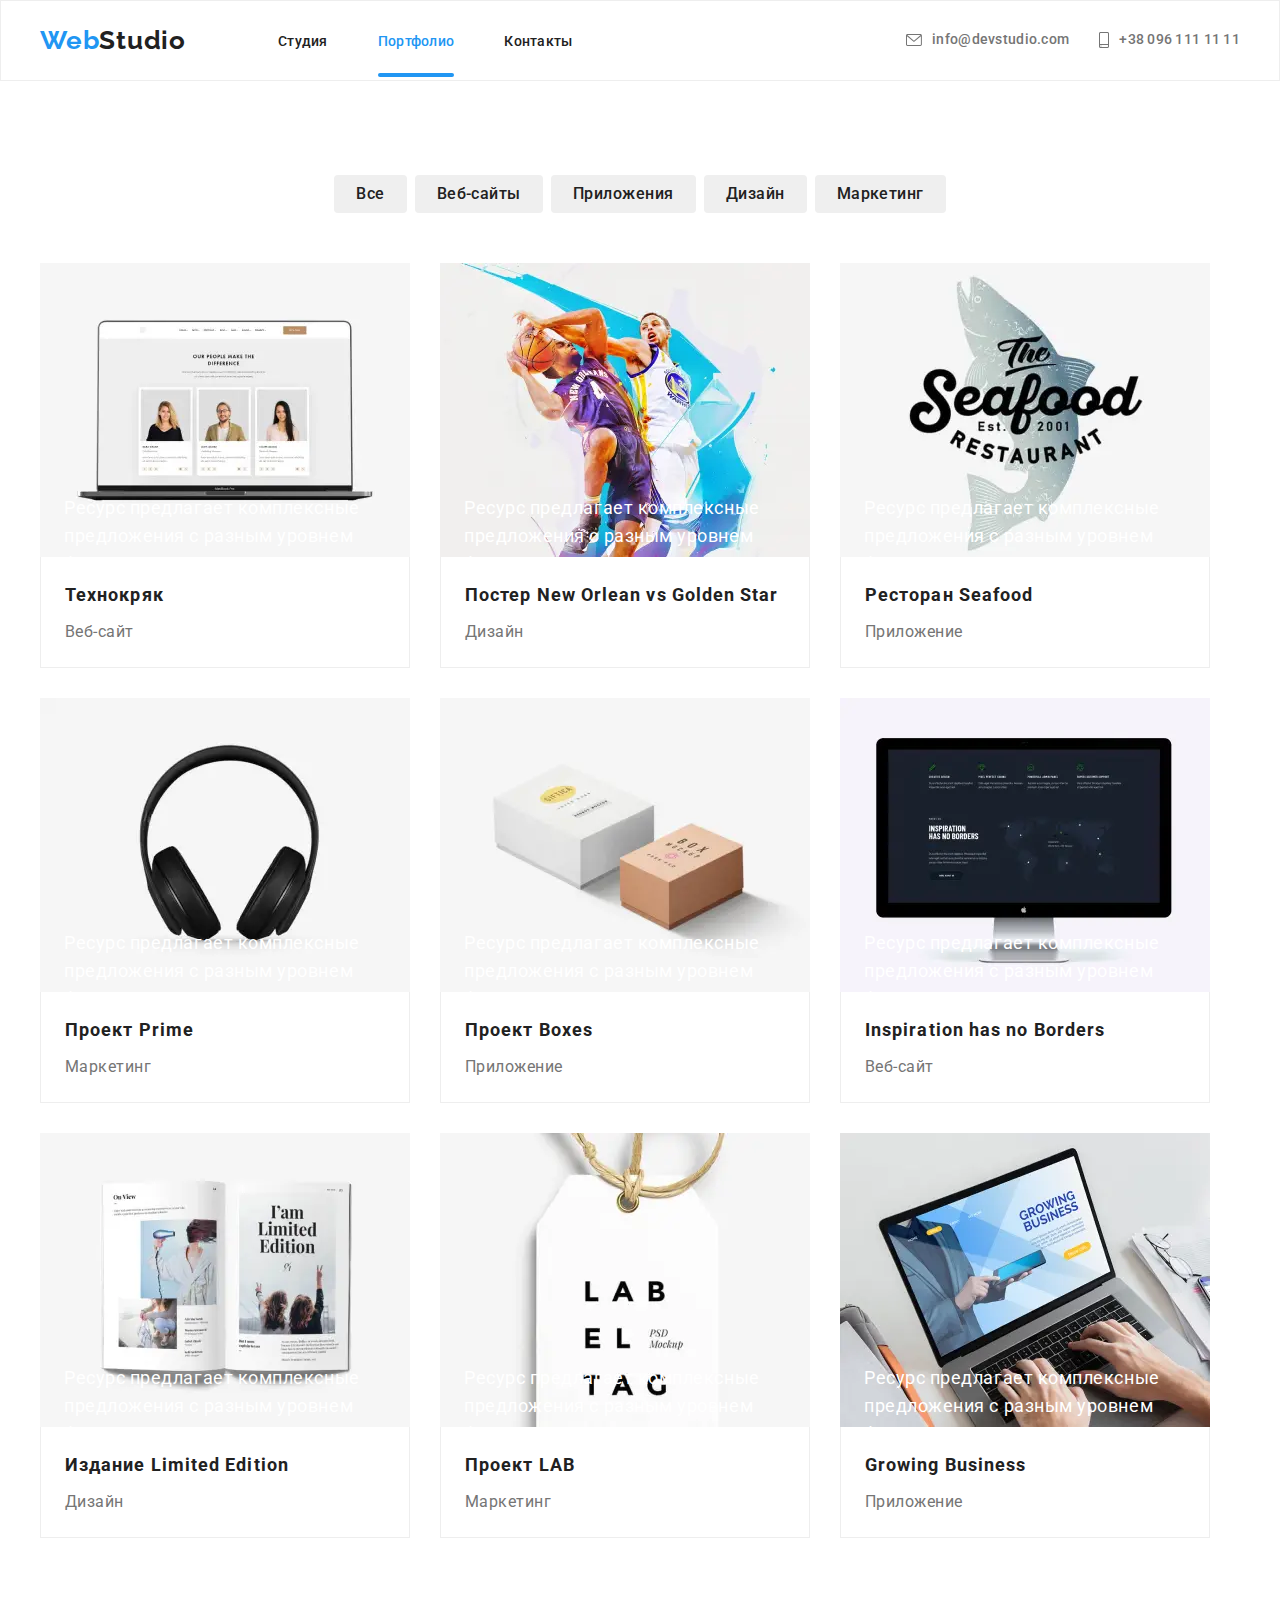
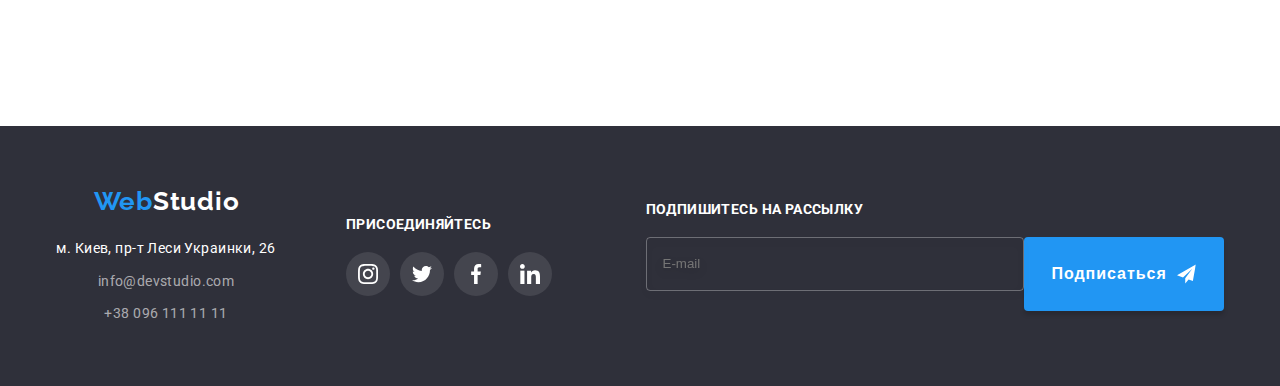
==== commit b22367e9: "работа с вкладкой портфолио" ====
--- a/portfolio.html
+++ b/portfolio.html
@@ -107,8 +107,8 @@
             
         </div>
     </header>
-<!-- <main>
-    <section class="section">
+<main>
+    <section class="section btn-section">
         <div class="container">
         <ul class="list portfolio-btn-list">
         <li class="portfolio-btn-list__item">
@@ -557,7 +557,7 @@
                     </div>
                 </div>
             </div>
-                <div class="portfolio-department__wrapper">
+                <div class="portfolio-department__wrapper last-wrap">
                 <h3 class="img-description">Growing Business</h3>
                 <p class="department">Приложение</p>
                 </div>
@@ -568,19 +568,13 @@
 </main>
 <footer class="footer">
     <div class="container footer-container">
-    <div class="footer-info">
-        <a class="logo logo-footer link" href="" lang="en"><span class="logo logo-accent">Web</span>Studio</a>
-        <address>
-            <ul class="list footer-list">
-                <li class="footer-list__item"><a class="address link" href="https://goo.gl/maps/DmMxGW5ZQL83qcNfA"
-                        target="_blank" rel="noopener noreferrer">г. Киев, пр-т Леси Украинки, 26</a></li>
-                <li class="footer-list__item"><a class="contact-email-footer link"
-                        href="mailto:info@devstudio.com">info@devstudio.com</a></li>
-                <li class="footer-list__item"><a class="contact-number-footer link" href="tel:+380961111111">+38 096
-                        111 11 11</a></li>
-            </ul>
-        </address>
-    </div>
+        <div class="footer-info">
+            <a class="logo logo-footer link" href="" lang="en"><span class="logo logo-accent">Web</span>Studio</a>
+            <a class="address link" href="https://goo.gl/maps/DmMxGW5ZQL83qcNfA">м. Киев, пр-т Леси Украинки, 26</a>
+            <a class="contact-email-footer link" href="mailto:info@devstudio.com">info@devstudio.com</a>
+            <a class="contact-number-footer link" href="tel:+380961111111">+38 096
+                111 11 11</a>
+        </div>
     <div class="footer-join ">
         <p class="join-name">присоединяйтесь</p>
         <ul class="join-list list">
@@ -614,10 +608,10 @@
             </li>
         </ul>
     </div>
+    <div class="subscribe-content">
+        <p class="subscribe-title">Подпишитесь на рассылку</p>
     <form action="" class="subscribe-block">
-        <p class="subscribe-title">Подпишитесь на рассылку</p>
-        <div class="subscribe-content">
-            <input type="email" name="email" placeholder="E-mail">
+            <input class="subscribe-email" type="email" name="email" placeholder="E-mail">
             <button class="subscribe-btn" type="submit">Подписаться
                 <svg class="subscribe-icon" width="24" height="24">
                     <use href="./images/icons/sprite.svg#send"></use>
@@ -626,7 +620,7 @@
         </div>
     </form>
 </div>
-</footer> -->
+</footer>
 
     <script src="./js/mobile-menu.js"></script>
 </body>
--- a/css/main.min.css
+++ b/css/main.min.css
@@ -1,2 +1,2 @@
-:root{--primary-text-color: #212121;--secondary-text-color: #757575;--black-second-color: #000000;--accent-color: #2196f3;--background-color-white: #ffffff;--links-footer-color: rgba(255, 255, 255, 0.6);--hero-background-grey: #2f303a;--botton-background-color: #f5f4fa;--team-background-color: #f5f4fa;--botton-hover-blue: #188ce8;--social-links-color: #afb1b8;--border-color: #eeeeee;--timing-function: cubic-bezier(0.4, 0, 0.2, 1);--primary-font-family: Roboto, sans-serif}.visually-hidden{position:absolute;width:1px;height:1px;margin:-1px;border:0;padding:0;white-space:nowrap;clip-path:inset(100%);clip:rect(0 0 0 0);overflow:hidden}body{font-family:'Roboto', sans-serif;font-family:'Roboto';margin:0;padding:0}h1,h2,h3,h4,h5,h6,p{margin-top:0;margin-bottom:0}ul,ol{margin-top:0;margin-bottom:0;padding-left:0}img{display:block;max-width:100%;height:auto}address{font-style:normal}.list{list-style:none}.link{text-decoration:none}@media screen and (min-width: 1200px){.section{padding-top:94px;padding-bottom:94px}}@media screen and (max-width: 1199px){.section{padding-top:60px;padding-bottom:60px}}.section.third-section{padding-top:0px}.section__titles{font-weight:700;font-size:36px;line-height:1.16;text-align:center;letter-spacing:0.03em;color:#212121;margin-bottom:50px}@media screen and (min-width: 1200px){.section__titles{font-size:36px;line-height:42px}}@media screen and (max-width: 1199px){.section__titles{font-size:28px;line-height:33px;margin-bottom:30px}}.container{max-width:1200px;padding-left:15px;padding-right:15px;margin-left:auto;margin-right:auto}.header__container{display:flex;align-items:center}.container{padding-left:15px;padding-right:15px;margin-left:auto;margin-right:auto}@media screen and (min-width: 480px){.container{width:480px}}@media screen and (min-width: 768px){.container{width:768px}}@media screen and (min-width: 1200px){.container{width:1200px}}.logo-header{font-family:"Raleway";font-style:normal;font-weight:bold;font-size:26px;line-height:1.19;margin-right:92px;letter-spacing:0.03em;color:var(--primary-text-color)}.logo-accent{font-family:"Raleway";font-style:normal;font-weight:bold;font-size:26px;line-height:1.19;letter-spacing:0.03em;color:var(--accent-color)}.logo-footer{width:145px;height:31px;font-family:"Raleway";font-style:normal;font-weight:bold;font-size:26px;line-height:1.19;letter-spacing:0.03em;color:var(--background-color-white)}.our-team{margin-bottom:50px;font-weight:bold;font-size:36px;line-height:1.16;text-align:center;letter-spacing:0.03em;color:var(--primary-text-color)}.backdrop{position:fixed;top:0;left:0;width:100vw;height:100vh;background-color:rgba(0,0,0,0.2);transition:opacity 500ms linear, visibility 500ms linear}.backdrop.is-hidden{opacity:0;visibility:hidden;pointer-events:none}.modal{position:absolute;top:50%;left:50%;transform:translate(-50%, -50%);width:528px;height:580px;background-color:var(--background-color-white);padding:40px}.modal-close-btn{position:absolute;top:8px;right:8px;display:flex;justify-content:center;align-items:center;width:30px;height:30px;border-radius:50%;border:1px solid rgba(0,0,0,0.1);background-color:transparent;padding:0;cursor:pointer}.modal-close-btn:hover .modal-close-icon,.modal-close-btn:focus .modal-close-icon{fill:var(--accent-color)}.modal-close-icon:hover,.modal-close-icon:focus{fill:var(--accent-color);transition:fill 250ms var(--timing-function)}.contact-form-title{font-weight:700;font-size:20px;line-height:23px;text-align:center;letter-spacing:0.03em;color:var(--primary-text-color);margin-bottom:12px}.contact-form-field{display:block;margin-bottom:10px}.contact-form-data{font-family:'Roboto';font-style:normal;font-weight:400;font-size:12px;line-height:14px;letter-spacing:0.01em;color:var(--secondary-text-color)}.contact-form-input-wrapper{position:relative;display:block;margin-top:4px}.contact-form-input{width:100%;height:40px;padding-left:42px;border:1px solid rgba(33,33,33,0.2);border-radius:4px;transition:250ms var(--timing-function)}.contact-form-input:focus{outline:none;border-color:var(--accent-color)}.contact-form-icon{position:absolute;top:50%;left:12px;transform:translateY(-50%);display:block;transition:250ms var(--timing-function)}.contact-form-input:focus+.contact-form-icon{fill:var(--accent-color)}.contact-form-message{width:100%;height:120px;margin-top:4px;padding:12px 16px;resize:none;border:1px solid rgba(33,33,33,0.2);border-radius:4px;transition:250ms var(--timing-function)}.contact-form-message:focus{outline:none;border-color:var(--accent-color)}.contact-form-message::placeholder{font-weight:400;font-size:12px;line-height:14px;letter-spacing:0.01em;color:rgba(117,117,117,0.5)}.contact-form-checkbox-wrapper{margin-bottom:30px}.contatc-form-checkbox-label{display:flex;align-items:center;justify-content:center;font-weight:400;font-size:14px;line-height:24px;letter-spacing:0.03em;color:var(--secondary-text-color)}.contatc-form-checkbox-label::before{display:inline-block;width:16px;height:15px;border:2px solid #555555;border-radius:2px;cursor:pointer;content:"";margin-right:10px}.contact-form-checkbox:focus+.contatc-form-checkbox-label::before{outline:1px solid var(--accent-color)}.contact-form-checkbox:checked+.contatc-form-checkbox-label::before{background-image:url("../images/icons/checkbox.svg");background-color:var(--accent-color);box-shadow:0 0 0 4px var(--background-color-white);background-size:cover;border-color:var(--accent-color)}.terms{color:var(--accent-color)}.contact-form-submit-btn{display:block;margin:0 auto;padding:10px 56px;border-radius:4px;background-color:var(--accent-color);box-shadow:0px 4px 4px rgba(0,0,0,0.15);font-family:"Roboto";font-style:normal;font-weight:700;font-size:16px;line-height:1.88;cursor:pointer;align-items:center;text-align:center;letter-spacing:0.06em;color:var(--background-color-white);border:none}.contact-form-submit-btn:hover{background-color:var(--botton-hover-blue)}.services-btn{min-width:200px;padding:10px 32px;border-radius:4px;margin:0 auto;background-color:var(--accent-color);box-shadow:0px 4px 4px rgba(0,0,0,0.15);font-family:"Roboto";font-style:normal;font-weight:700;font-size:16px;line-height:1.87;cursor:pointer;display:flex;align-items:center;text-align:center;letter-spacing:0.06em;color:var(--background-color-white);border:none}.services-btn:hover,.services-btn:focus{background-color:var(--botton-hover-blue)}.portfolio-btn-list{display:flex;margin-bottom:50px;justify-content:center}.portfolio-btn-list__item:not(:last-child){margin-right:8px}.portfolio-btn{padding:6px 22px;border:none;border-radius:4px;font-family:"Roboto";font-style:normal;font-weight:500;font-size:16px;line-height:1.62;text-align:center;letter-spacing:0.03em;color:var(--primary-text-color);cursor:pointer;border:none;transition:color 250ms var(--timing-function),background-color 250ms var(--timing-function)}.portfolio-btn:hover,.portfolio-btn:focus{background:var(--accent-color);box-shadow:0px 3px 1px rgba(0,0,0,0.1),0px 1px 2px rgba(0,0,0,0.08),0px 2px 2px rgba(0,0,0,0.12);color:var(--background-color-white)}.subscribe-btn{display:flex;align-items:center;text-align:center;padding:10px 28px;width:200px;font-weight:700;font-size:16px;line-height:1.88;letter-spacing:0.06em;color:var(--background-color-white);background-color:var(--accent-color);border-color:var(--accent-color);box-shadow:0pc 4px 4px rgba(0,0,0,0.15);border-radius:4px;transition:backgroudn-color 250ms var(--timing-function);cursor:pointer;border:none}.subscribe-btn:hover,.subscribe-btn:focus{background-color:var(--botton-hover-blue)}@media screen and (min-width: 768px){.footer-join{margin-bottom:102px}}@media screen and (min-width: 1200px){.footer-join{margin-bottom:0}}.join-list{display:flex;justify-content:center;align-items:center}@media screen and (max-width: 767px){.join-list{margin-bottom:60px}}.join-list__item:not(:last-child){margin-right:10px}.join-list__link{display:flex;align-items:center;justify-content:center;width:44px;height:44px;background:rgba(255,255,255,0.1);border-radius:50%;transition:background-color 250ms var(--timing-function)}.join-list__link:hover,.join-list__link:focus{background-color:var(--accent-color)}.join-name{font-family:'Roboto';font-style:normal;font-weight:700;font-size:14px;line-height:16px;letter-spacing:0.03em;text-transform:uppercase;padding-bottom:20px;color:#FFFFFF;position:relative;right:30px}@media screen and (max-width: 767px){.join-name{text-align:center;right:0;margin-top:60px}}@media screen and (max-width: 1199px){.join-name{text-align:center;right:0}}.join-list__link{background-color:rgba(255,255,255,0.1)}.join-icon{fill:var(--background-color-white)}.join-list{display:flex}.join-list__item:not(:last-child){margin-right:10px}.join-list__link{display:flex;align-items:center;justify-content:center;width:44px;height:44px;background:rgba(255,255,255,0.1);border-radius:50%;transition:background-color 250ms var(--timing-function)}.join-list__link:hover,.join-list__link:focus{background-color:var(--accent-color)}@media screen and (max-width: 767px){.subscribe-content{display:contents}}@media screen and (min-width: 1200px){.subscribe-content{display:flex;flex-direction:column;align-items:flex-start;margin-left:94px}}@media screen and (max-width: 767px){.subscribe-block{display:flex;flex-direction:column;align-content:center;flex-wrap:wrap;align-items:center}}@media screen and (max-width: 1199px){.subscribe-block{display:flex;flex-direction:column;align-content:center;flex-wrap:wrap;align-items:center}}@media screen and (min-width: 1200px){.subscribe-block{display:flex}}.subscribe-title{font-family:'Roboto';font-style:normal;font-weight:700;font-size:14px;line-height:16px;letter-spacing:0.03em;text-transform:uppercase;color:#FFFFFF;margin-bottom:20px}@media screen and (max-width: 767px){.subscribe-title{text-align:center}}.subscribe-icon{margin-left:10px;fill:var(--background-color-white)}.subscribe-email{position:static;border:1px solid rgba(255,255,255,0.3);filter:drop-shadow(0px 4px 4px rgba(0,0,0,0.15));border-radius:4px;background-color:transparent;color:#FFFFFF;width:358px;height:50px;padding-left:16px}@media screen and (max-width: 767px){.subscribe-email{width:100%;margin-bottom:20px;max-width:450px}}@media screen and (min-width: 768px){.subscribe-email{width:450px;margin-bottom:20px}}@media screen and (min-width: 1200px){.subscribe-email{width:358px}}.header{position:relative;padding-top:25px;padding-bottom:25px;border:1px solid var(--border-color)}.header__container{display:flex;justify-content:space-between;align-items:center}@media screen and (max-width: 1199px){.contact-email{display:flex;margin-bottom:10px}}@media screen and (max-width: 767px){.nav-list{display:none}.header-list{display:none}.mobile-menu-btn{background-color:transparent;border:none;padding:0;line-height:0}.mobile-menu-btn__icon{fill:#212121}.mobile-menu{position:absolute;top:0;left:0;width:100%;height:100vh;overflow:auto;background-color:var(--background-color-white);opacity:0;visibility:hidden;pointer-events:none;transition:opacity 250ms var(--timing-function)}.mobile-menu__nav{display:block;margin-left:40px}.mobile-menu__item:not(:last-child){margin-bottom:32px}.mobile-menu__link{font-family:'Roboto';font-style:normal;font-weight:500;font-size:40px;line-height:47px;letter-spacing:0.02em;color:var(--primary-text-color);transition:color 250ms cubic-bezier(0.4, 0, 0.2, 1);padding-bottom:28px}.mobile-menu__link:hover,.mobile-menu__link:focus{color:var(--accent-color)}.mobile-menu__link.active{color:var(--accent-color)}.mobile_menu__contacts{margin-bottom:64px;margin-left:40px;margin-top:auto}.mobile-menu__contact-link-tel{font-family:'Roboto';font-style:normal;font-weight:500;font-size:34px;line-height:40px;letter-spacing:0.02em;color:var(--accent-color)}.mobile-menu__contact-link-email{font-family:'Roboto';font-style:normal;font-weight:500;font-size:24px;line-height:28px;letter-spacing:0.02em;color:var(--secondary-text-color)}.mobile-menu__socials{display:flex;align-items:center;margin-left:40px}.mobile-menu__socials-item:not(:last-child){padding-left:0;padding-right:10px;border-right:1px solid rgba(33,33,33,0.2)}.mobile-menu__socials-item:not(:first-child){padding-left:10px}.mobile-menu__socials-link{font-family:'Roboto';font-style:normal;font-weight:500;font-size:18px;line-height:22px;letter-spacing:0.02em;color:var(--accent-color)}.mobile-menu.is-open{opacity:1;visibility:visible;pointer-events:auto}.mobile-menu__close-btn{position:absolute;top:21px;right:15px;display:flex;justify-content:center;align-items:center;width:18px;height:18px;background-color:transparent;border-color:transparent;border:none;padding:0;line-height:0;cursor:pointer}.mobile-menu__close-btn:hover .mobile-menu__close-icon,.mobile-menu__close-btn:focus .mobile-menu__close-icon{fill:var(--accent-color)}.mobile-menu__close-icon:hover,.mobile-menu__close-icon:focus{fill:var(--accent-color);top:0;right:0;cursor:pointer;transition:fill 250ms var(--timing-function)}.mobile-menu__container{position:fixed;top:0;left:0;width:100%;height:100%;padding-top:48px;padding-bottom:48px;display:flex;flex-direction:column}}@media screen and (min-width: 768px){.header{padding-top:24px;padding-bottom:24px;border:1px solid var(--border-color)}.navigation{display:flex;align-items:center}.nav-list{display:flex;align-items:center}.header-list{align-items:center;margin-left:auto}.mobile-menu-btn{display:none}.mobile-menu{display:none}.logo-header{font-family:"Raleway";font-style:normal;font-weight:bold;font-size:24px;line-height:1.16;margin-right:88px;letter-spacing:0.03em;color:var(--primary-text-color)}.logo-accent{font-family:"Raleway";font-style:normal;font-weight:bold;font-size:24px;line-height:1,16;letter-spacing:0.03em;color:var(--accent-color)}.nav-list__item:not(:last-child){margin-right:50px}.nav-list__link{position:relative;font-weight:500;font-size:14px;line-height:1.14;letter-spacing:0.02em;color:var(--primary-text-color);transition:color 250ms cubic-bezier(0.4, 0, 0.2, 1);padding-bottom:28px}.nav-list__link:hover,.nav-list__link:focus{color:var(--accent-color)}.nav-list__link.active{color:var(--accent-color)}.navigation.nav-list__link{position:relative;display:block;padding-top:32px;padding-bottom:32px}.navigation .nav-list__link.active::after{position:absolute;bottom:0;left:0;content:"";display:block;width:100%;height:4px;border-radius:2px;background-color:#2196f3}.header-icon__email{width:14px;height:10px;margin-right:8px}.header-icon__tel{width:10px;height:14px;margin-right:8px}.contact-email{display:flex;align-items:center;font-family:'Roboto';font-weight:500;font-size:12px;line-height:1.16;letter-spacing:0.02em;margin-left:auto;color:var(--secondary-text-color);transition:color 250ms var(--timing-function)}.contact-email:hover,.contact-email:focus{color:var(--accent-color)}.contact-number{display:flex;align-items:center;font-family:'Roboto';font-weight:500;font-size:12px;line-height:1.16;letter-spacing:0.02em;color:var(--secondary-text-color);transition:color 250ms cubic-bezier(0.4, 0, 0.2, 1)}.contact-number:hover,.contact-number:focus{color:var(--accent-color)}}@media screen and (min-width: 1200px){.header{padding-top:24px;padding-bottom:24px;border:1px solid var(--border-color)}.container{max-width:1200px;padding-left:15px;padding-right:15px;margin-left:auto;margin-right:auto}.header__container{display:flex;align-items:center}.navigation{display:flex;align-items:center}.nav-list{display:flex;align-items:center}.logo-header{font-family:"Raleway";font-style:normal;font-weight:bold;font-size:26px;line-height:1.19;margin-right:92px;letter-spacing:0.03em;color:var(--primary-text-color)}.logo-accent{font-family:"Raleway";font-style:normal;font-weight:bold;font-size:26px;line-height:1, 19;letter-spacing:0.03em;color:var(--accent-color)}.nav-list__item:not(:last-child){margin-right:50px}.nav-list__link{position:relative;font-weight:500;font-size:14px;line-height:1.14;letter-spacing:0.02em;color:var(--primary-text-color);transition:color 250ms cubic-bezier(0.4, 0, 0.2, 1);padding-bottom:28px}.nav-list__link:hover,.nav-list__link:focus{color:var(--accent-color)}.nav-list__link.active{color:var(--accent-color)}.navigation.nav-list__link{position:relative;display:block;padding-top:32px;padding-bottom:32px}.navigation .nav-list__link.active::after{position:absolute;bottom:0;left:0;content:"";display:block;width:100%;height:4px;border-radius:2px;background-color:#2196f3}.header-icon__email{width:16px;height:12px;margin-right:10px}.header-icon__tel{width:10px;height:16px;margin-right:10px}.header-list{display:flex;align-items:center;margin-left:auto}.contact-email{display:flex;align-items:center;font-family:'Roboto';font-weight:500;font-size:14px;line-height:1.14;letter-spacing:0.02em;margin-left:auto;margin-right:30px;color:var(--secondary-text-color);transition:color 250ms var(--timing-function)}.contact-email:hover,.contact-email:focus{color:var(--accent-color)}.contact-number{display:flex;align-items:center;font-family:'Roboto';font-weight:500;font-size:14px;line-height:1.14;letter-spacing:0.02em;color:var(--secondary-text-color);transition:color 250ms cubic-bezier(0.4, 0, 0.2, 1)}.contact-number:hover,.contact-number:focus{color:var(--accent-color)}.header-icon{fill:currentColor;margin-right:10px}}.main-section{display:flex;align-items:center}@media screen and (min-width: 480px){.main-section{height:400px}}@media screen and (min-width: 768px){.main-section{height:400px}}@media screen and (min-width: 1200px){.main-section{height:600px}}.main-section__bg{background:linear-gradient(rgba(47,48,58,0.4), rgba(47,48,58,0.4)),url(/images/hero/bg-mobile.png);background-size:cover;background-repeat:no-repeat;background-position:center}@media (min-device-pixel-ratio: 2), (min-resolution: 192dpi), (min-resolution: 2dppx){.main-section__bg{background:linear-gradient(rgba(47,48,58,0.4), rgba(47,48,58,0.4)),url(/images/hero/bg-mobile@2x.png);background-size:cover;background-repeat:no-repeat;background-position:center}}@media screen and (min-width: 768px){.main-section__bg{background:linear-gradient(rgba(47,48,58,0.4), rgba(47,48,58,0.4)),url(/images/hero/bg-tablet.png);background-size:cover;background-repeat:no-repeat;background-position:center}}@media screen and (min-width: 768px) and (min-device-pixel-ratio: 2), screen and (min-width: 768px) and (min-resolution: 192dpi), screen and (min-width: 768px) and (min-resolution: 2dppx){.main-section__bg{background:linear-gradient(rgba(47,48,58,0.4), rgba(47,48,58,0.4)),url(/images/hero/bg-tablet@2x.png);background-size:cover;background-repeat:no-repeat;background-position:center}}@media screen and (min-width: 1200px){.main-section__bg{background:linear-gradient(rgba(47,48,58,0.4), rgba(47,48,58,0.4)),url(/images/hero/bg.png);background-size:cover;background-repeat:no-repeat;background-position:center}}@media screen and (min-width: 1200px) and (min-device-pixel-ratio: 2), screen and (min-width: 1200px) and (min-resolution: 192dpi), screen and (min-width: 1200px) and (min-resolution: 2dppx){.main-section__bg{background:linear-gradient(rgba(47,48,58,0.4), rgba(47,48,58,0.4)),url(/images/hero/bg@2x.png);background-size:cover;background-repeat:no-repeat;background-position:center}}.main-section__title{width:696px;font-family:'Roboto';font-style:normal;font-weight:900;font-size:44px;line-height:1.36;text-align:center;letter-spacing:0.06em;text-transform:uppercase;color:var(--background-color-white);display:flex;margin:0 auto;margin-bottom:30px}@media screen and (max-width: 1199px){.main-section__title{font-size:26px;line-height:42px;width:360px}}.second-section{padding-top:94px;padding-bottom:94px}@media screen and (max-width: 1199px){.second-section{padding-top:60px;padding-bottom:60px}}.peculiarities-flex{display:flex;flex-wrap:wrap}.peculiarities-list{justify-content:center;grid-gap:30px}@media screen and (min-width: 480px){.peculiarities-list__item{width:450px}}@media screen and (min-width: 768px){.peculiarities-list__item{width:354px}}@media screen and (min-width: 1200px){.peculiarities-list__item{width:270px}}.peculiarities-list__div{display:flex;height:120px;align-items:center;justify-content:center;flex-direction:column;margin-bottom:30px;background:#F5F4FA}@media screen and (min-width: 480px){.peculiarities-list__div{width:450px}}@media screen and (min-width: 768px){.peculiarities-list__div{width:354px}}@media screen and (min-width: 1200px){.peculiarities-list__div{width:270px}}.peculiarities-list__logo{align-items:center}.peculiarities{margin-bottom:10px;font-weight:700;font-size:14px;line-height:1.14;text-transform:uppercase;text-align:center}@media screen and (min-width: 768px){.peculiarities{text-align:left}}.features{font-size:14px;line-height:1.71;font-weight:400;letter-spacing:0.03em;color:var(--secondary-text-color)}.third-section{margin-left:auto;margin-right:auto}.about-us{margin-bottom:50px;min-width:376px;height:42px;font-weight:bold;font-size:36px;line-height:1.16;text-align:center;letter-spacing:0.03em;color:var(--primary-text-color)}.about-us__list{display:flex;align-items:center;margin-left:-30px;margin-bottom:-30px}.about-us__list-item{position:relative;flex-basis:calc(100% - 90px)/3;margin-left:30px;margin-bottom:30px}.about-us__lable{position:absolute;bottom:0;left:0;width:100%;text-align:center;background:rgba(47,48,58,0.8)}.about-us__paragraph{display:inline-block;padding:27px 0;font-weight:700;font-size:14px;text-align:center;letter-spacing:0.03em;text-transform:uppercase;color:var(--background-color-white)}.fourth-section{background:var(--team-background-color)}.our-team__list{display:flex;justify-content:space-between;margin:0;padding:0;flex-wrap:wrap;justify-content:center}.our-team__list-item{background:#FFFFFF;box-shadow:0px 1px 3px rgba(0,0,0,0.12),0px 1px 1px rgba(0,0,0,0.14),0px 2px 1px rgba(0,0,0,0.2);border-radius:0px 0px 4px 4px}@media screen and (max-width: 767px){.our-team__list-item{width:450px;height:622px;margin-bottom:30px}}@media screen and (min-width: 768px){.our-team__list-item{width:354px;height:536px;margin-bottom:30px}}@media screen and (max-width: 767px){.our-team__list-item:nth-child(4){margin-bottom:0}}@media screen and (max-width: 768px){.our-team__list-item:nth-child(3){margin-bottom:30px}}@media screen and (min-width: 768px){.our-team__list-item:last-child,.our-team__list-item:nth-child(3){margin-bottom:0}}.our-team__list-item:not(:last-child){margin-right:30px}@media screen and (max-width: 767px){.our-team__list-item:not(:last-child){margin-right:0}}@media screen and (max-width: 1199px){.our-team__list-item:nth-child(2){margin-right:0}}@media screen and (max-width: 767px){.our-team__list-img{width:450px;height:460px}}@media screen and (min-width: 767px){.our-team__list-img{width:354px;height:374px}}.our-team__wrapper{padding-top:30px;padding-bottom:30px}.team-members{font-weight:500;font-size:16px;line-height:1.18;text-align:center;letter-spacing:0.03em;color:var(--primary-text-color);margin-bottom:10px}.members-positions{font-weight:400;font-size:16px;line-height:1.18;text-align:center;letter-spacing:0.03em;color:var(--secondary-text-color);margin-bottom:16px}.social-list{display:flex;justify-content:center;align-items:center}.social-list__item:not(:last-child){margin-right:10px}.social-list__link{display:flex;align-items:center;justify-content:center;width:44px;height:44px;background-color:var(--background-color-white);border-radius:50%;transition:250ms ease}.social-list__link:hover,.social-list__link:focus{background-color:var(--accent-color);transition:250ms var(--timing-function)}.social-list__icon{fill:var(--social-links-color);transition:fill 250ms var(--timing-function)}.social-list__link:hover .social-list__icon,.social-list__link:focus .social-list__icon{fill:var(--background-color-white)}@media screen and (max-width: 1199px){.fift-section{padding-top:60px;padding-bottom:60px}}.clients-list{display:flex;flex-wrap:wrap;justify-content:center;cursor:pointer;gap:30px}@media screen and (max-width: 767.98px){.clients-list{display:grid;grid-template-columns:1fr 1fr;grid-gap:30px;justify-content:center}}@media screen and (min-width: 1200px){.clients-list{display:flex;flex-wrap:nowrap;justify-content:center}}@media screen and (min-width: 768px){.clients-list{display:flex}}.clients-list__item{padding:0}.clients-list__link{box-sizing:border-box;border:1px solid var(--social-links-color);border-radius:4px;height:92px;fill:var(--social-links-color);display:flex;align-items:center;justify-content:center;transition:250ms ease}@media screen and (max-width: 767px){.clients-list__link{max-width:210px}}@media screen and (min-width: 768px){.clients-list__link{width:226px}}@media screen and (min-width: 1200px){.clients-list__link{width:170px}}.clients-list__link:hover{border-color:var(--accent-color);transition:transform 250ms cubic-bezier(0.4, 0, 0.2, 1)}.clients-list__link:focus{border-color:var(--accent-color);transition:transform 250ms cubic-bezier(0.4, 0, 0.2, 1)}.clients-list__link:hover{fill:var(--accent-color)}.clients-list__link:focus{fill:var(--accent-color)}.footer{background:var(--hero-background-grey);align-items:center;display:flex;justify-content:center;padding-top:60px;padding-bottom:60px}@media screen and (min-width: 768px){.footer{text-align:center}}@media screen and (max-width: 767px){.footer>.footer-container{display:flex;flex-direction:column}}@media screen and (min-width: 1200px){.footer>.footer-container{display:flex;align-items:center}}@media screen and (min-width: 768px){.footer>.footer-container{display:flex;flex-wrap:wrap;justify-content:center}}.footer-list{display:flex;flex-direction:column;align-items:center;text-align:center}.footer-info{display:flex;flex-direction:column;margin-right:165px;margin-bottom:60px}@media screen and (min-width: 1200px){.footer-info{margin-right:70px;margin-bottom:0;display:flex}}@media screen and (max-width: 767px){.footer-info{display:flex;align-items:center;text-align:center;margin-right:0;margin-bottom:0}}@media screen and (min-width: 768px){.footer-info{display:flex;text-align:center;align-items:center}}@media screen and (min-width: 1200px){.logo-footer{text-align:left}}.address{font-style:normal;font-weight:400;font-size:14px;line-height:1.71;letter-spacing:0.03em;color:var(--background-color-white);margin-top:20px;margin-bottom:9px}.contact-email-footer,.contact-number-footer{font-weight:400;font-size:14px;line-height:1.71;letter-spacing:0.03em;color:rgba(255,255,255,0.6);display:flex;margin-bottom:9px;transition:250ms ease}.contact-number-footer{margin:0}.contact-number-footer:hover,.contact-email-footer:hover{color:var(--accent-color);transition:transform 250ms var(--timing-function)}
+:root{--primary-text-color: #212121;--secondary-text-color: #757575;--black-second-color: #000000;--accent-color: #2196f3;--background-color-white: #ffffff;--links-footer-color: rgba(255, 255, 255, 0.6);--hero-background-grey: #2f303a;--botton-background-color: #f5f4fa;--team-background-color: #f5f4fa;--botton-hover-blue: #188ce8;--social-links-color: #afb1b8;--border-color: #eeeeee;--timing-function: cubic-bezier(0.4, 0, 0.2, 1);--primary-font-family: Roboto, sans-serif}.visually-hidden{position:absolute;width:1px;height:1px;margin:-1px;border:0;padding:0;white-space:nowrap;clip-path:inset(100%);clip:rect(0 0 0 0);overflow:hidden}body{font-family:'Roboto', sans-serif;font-family:'Roboto';margin:0;padding:0}h1,h2,h3,h4,h5,h6,p{margin-top:0;margin-bottom:0}ul,ol{margin-top:0;margin-bottom:0;padding-left:0}img{display:block;max-width:100%;height:auto}address{font-style:normal}.list{list-style:none}.link{text-decoration:none}@media screen and (min-width: 1200px){.section{padding-top:94px;padding-bottom:94px}}@media screen and (max-width: 1199px){.section{padding-top:60px;padding-bottom:60px}}.section.third-section{padding-top:0px}.section__titles{font-weight:700;font-size:36px;line-height:1.16;text-align:center;letter-spacing:0.03em;color:#212121;margin-bottom:50px}@media screen and (min-width: 1200px){.section__titles{font-size:36px;line-height:42px}}@media screen and (max-width: 1199px){.section__titles{font-size:28px;line-height:33px;margin-bottom:30px}}.container{max-width:1200px;padding-left:15px;padding-right:15px;margin-left:auto;margin-right:auto}.header__container{display:flex;align-items:center}.container{padding-left:15px;padding-right:15px;margin-left:auto;margin-right:auto}@media screen and (min-width: 480px){.container{width:480px}}@media screen and (min-width: 768px){.container{width:768px}}@media screen and (min-width: 1200px){.container{width:1200px}}.logo-header{font-family:"Raleway";font-style:normal;font-weight:bold;font-size:26px;line-height:1.19;margin-right:92px;letter-spacing:0.03em;color:var(--primary-text-color)}.logo-accent{font-family:"Raleway";font-style:normal;font-weight:bold;font-size:26px;line-height:1.19;letter-spacing:0.03em;color:var(--accent-color)}.logo-footer{width:145px;height:31px;font-family:"Raleway";font-style:normal;font-weight:bold;font-size:26px;line-height:1.19;letter-spacing:0.03em;color:var(--background-color-white)}.our-team{margin-bottom:50px;font-weight:bold;font-size:36px;line-height:1.16;text-align:center;letter-spacing:0.03em;color:var(--primary-text-color)}.backdrop{position:fixed;top:0;left:0;width:100vw;height:100vh;background-color:rgba(0,0,0,0.2);transition:opacity 500ms linear, visibility 500ms linear}.backdrop.is-hidden{opacity:0;visibility:hidden;pointer-events:none}.modal{position:absolute;top:50%;left:50%;transform:translate(-50%, -50%);width:528px;background-color:var(--background-color-white);padding:40px;box-shadow:0px 1px 3px rgba(0,0,0,0.12),0px 1px 1px rgba(0,0,0,0.14),0px 2px 1px rgba(0,0,0,0.2);border-radius:4px;transform:translate(-50%, -50%) scale(1);opacity:1;transition:transform 250ms cubic-bezier(0.4, 0, 0.2, 1),opacity 250ms cubic-bezier(0.4, 0, 0.2, 1)}@media screen and (max-width: 1199px){.modal{width:450px;height:609px}}.backdrop.is-hidden .modal{transform:translate(-50%, -50%) scale(0.4);opacity:0}.backdrop .modal{transform:translate(-50%, -50%) scale(1);opacity:1}.modal-close-btn{position:absolute;top:8px;right:8px;display:flex;justify-content:center;align-items:center;width:30px;height:30px;border-radius:50%;border:1px solid rgba(0,0,0,0.1);background-color:transparent;padding:0;cursor:pointer}.modal-close-btn:hover .modal-close-icon,.modal-close-btn:focus .modal-close-icon{fill:var(--accent-color)}.modal-close-icon:hover,.modal-close-icon:focus{fill:var(--accent-color);transition:fill 250ms var(--timing-function)}.contact-form-title{font-weight:700;font-size:20px;line-height:23px;text-align:center;letter-spacing:0.03em;color:var(--primary-text-color)}@media screen and (max-width: 1199px){.contact-form-title{width:370px;display:flex;text-align:center;font-size:20px;line-height:30px}}.contact-form{margin-bottom:12px}.contact-form-field{display:block;position:relative;margin-bottom:10px}.contact-form-data{font-family:'Roboto';font-style:normal;font-weight:400;font-size:12px;line-height:14px;letter-spacing:0.01em;color:var(--secondary-text-color)}.contact-form-input-wrapper{position:relative;display:block;margin-top:4px}.contact-form-input{width:100%;height:40px;padding-left:42px;border:1px solid rgba(33,33,33,0.2);border-radius:4px;transition:250ms var(--timing-function)}.contact-form-input:focus{outline:none;border-color:var(--accent-color)}.contact-form-icon{position:absolute;top:50%;left:12px;transform:translateY(-50%);display:block;transition:250ms var(--timing-function)}.contact-form-input:focus+.contact-form-icon{fill:var(--accent-color)}.contact-form-message{width:100%;height:120px;margin-top:4px;padding:12px 16px;resize:none;border:1px solid rgba(33,33,33,0.2);border-radius:4px;transition:250ms var(--timing-function)}.contact-form-message:focus{outline:none;border-color:var(--accent-color)}.contact-form-message::placeholder{font-weight:400;font-size:12px;line-height:14px;letter-spacing:0.01em;color:rgba(117,117,117,0.5)}.contact-form-checkbox-wrapper{margin-bottom:30px}.contatc-form-checkbox-label{display:flex;align-items:center;justify-content:center;font-weight:400;font-size:14px;line-height:24px;letter-spacing:0.03em;color:var(--secondary-text-color)}.contatc-form-checkbox-label::before{display:inline-block;width:16px;height:15px;border:2px solid #555555;border-radius:2px;cursor:pointer;content:"";margin-right:10px}.contact-form-checkbox:focus+.contatc-form-checkbox-label::before{outline:1px solid var(--accent-color)}.contact-form-checkbox:checked+.contatc-form-checkbox-label::before{background-image:url("../images/icons/checkbox.svg");background-color:var(--accent-color);box-shadow:0 0 0 4px var(--background-color-white);background-size:cover;border-color:var(--accent-color)}@media screen and (max-width: 1199px){.contatc-form-checkbox-label{font-size:12px;line-height:14px}}.terms{color:var(--accent-color)}.contact-form-submit-btn{display:block;margin:0 auto;padding:10px 56px;border-radius:4px;background-color:var(--accent-color);box-shadow:0px 4px 4px rgba(0,0,0,0.15);font-family:"Roboto";font-style:normal;font-weight:700;font-size:16px;line-height:1.88;cursor:pointer;align-items:center;text-align:center;letter-spacing:0.06em;color:var(--background-color-white);border:none}.contact-form-submit-btn:hover{background-color:var(--botton-hover-blue)}.services-btn{min-width:200px;padding:10px 32px;border-radius:4px;margin:0 auto;background-color:var(--accent-color);box-shadow:0px 4px 4px rgba(0,0,0,0.15);font-family:"Roboto";font-style:normal;font-weight:700;font-size:16px;line-height:1.87;cursor:pointer;display:flex;align-items:center;text-align:center;letter-spacing:0.06em;color:var(--background-color-white);border:none}.services-btn:hover,.services-btn:focus{background-color:var(--botton-hover-blue)}.portfolio-btn-list{display:flex;margin-bottom:50px;justify-content:center}@media screen and (max-width: 767px){.portfolio-btn-list_item{margin-bottom:15px}}.portfolio-btn-list__item:not(:last-child){margin-right:8px}.portfolio-btn{padding:6px 22px;border:none;border-radius:4px;font-family:"Roboto";font-style:normal;font-weight:500;font-size:16px;line-height:1.62;text-align:center;letter-spacing:0.03em;color:var(--primary-text-color);cursor:pointer;border:none;transition:color 250ms var(--timing-function),background-color 250ms var(--timing-function)}.portfolio-btn:hover,.portfolio-btn:focus{background:var(--accent-color);box-shadow:0px 3px 1px rgba(0,0,0,0.1),0px 1px 2px rgba(0,0,0,0.08),0px 2px 2px rgba(0,0,0,0.12);color:var(--background-color-white)}.subscribe-btn{display:flex;align-items:center;text-align:center;padding:10px 28px;width:200px;font-weight:700;font-size:16px;line-height:1.88;letter-spacing:0.06em;color:var(--background-color-white);background-color:var(--accent-color);border-color:var(--accent-color);box-shadow:0pc 4px 4px rgba(0,0,0,0.15);border-radius:4px;transition:backgroudn-color 250ms var(--timing-function);cursor:pointer;border:none;margin-right:auto;margin-left:auto}.subscribe-btn:hover,.subscribe-btn:focus{background-color:var(--botton-hover-blue)}@media screen and (min-width: 768px){.footer-join{margin-bottom:102px}}@media screen and (min-width: 1200px){.footer-join{margin-bottom:0}}.join-list{display:flex;justify-content:center;align-items:center}@media screen and (max-width: 767px){.join-list{margin-bottom:60px}}.join-list__item:not(:last-child){margin-right:10px}.join-list__link{display:flex;align-items:center;justify-content:center;width:44px;height:44px;background:rgba(255,255,255,0.1);border-radius:50%;transition:background-color 250ms var(--timing-function)}.join-list__link:hover,.join-list__link:focus{background-color:var(--accent-color)}.join-name{font-family:'Roboto';font-style:normal;font-weight:700;font-size:14px;line-height:16px;letter-spacing:0.03em;text-transform:uppercase;padding-bottom:20px;color:#FFFFFF;position:relative;right:30px}@media screen and (max-width: 767px){.join-name{text-align:center;right:0;margin-top:60px}}@media screen and (max-width: 1199px){.join-name{text-align:center;right:0}}.join-list__link{background-color:rgba(255,255,255,0.1)}.join-icon{fill:var(--background-color-white)}.join-list{display:flex}.join-list__item:not(:last-child){margin-right:10px}.join-list__link{display:flex;align-items:center;justify-content:center;width:44px;height:44px;background:rgba(255,255,255,0.1);border-radius:50%;transition:background-color 250ms var(--timing-function)}.join-list__link:hover,.join-list__link:focus{background-color:var(--accent-color)}@media screen and (max-width: 767px){.subscribe-content{display:contents}}@media screen and (min-width: 1200px){.subscribe-content{display:flex;flex-direction:column;align-items:flex-start;margin-left:94px}}@media screen and (max-width: 767px){.subscribe-block{display:flex;flex-direction:column;align-content:center;flex-wrap:wrap;align-items:center}}@media screen and (max-width: 1199px){.subscribe-block{display:flex;flex-direction:column;align-content:center;flex-wrap:wrap;align-items:center}}@media screen and (min-width: 1200px){.subscribe-block{display:flex}}.subscribe-title{font-family:'Roboto';font-style:normal;font-weight:700;font-size:14px;line-height:16px;letter-spacing:0.03em;text-transform:uppercase;color:#FFFFFF;margin-bottom:20px}@media screen and (max-width: 767px){.subscribe-title{text-align:center}}.subscribe-icon{margin-left:10px;fill:var(--background-color-white)}.subscribe-email{position:static;border:1px solid rgba(255,255,255,0.3);filter:drop-shadow(0px 4px 4px rgba(0,0,0,0.15));border-radius:4px;background-color:transparent;color:#FFFFFF;width:358px;height:50px;padding-left:16px}@media screen and (max-width: 767px){.subscribe-email{width:100%;margin-bottom:20px;max-width:450px}}@media screen and (min-width: 768px){.subscribe-email{width:450px;margin-bottom:20px}}@media screen and (min-width: 1200px){.subscribe-email{width:358px}}.header{position:relative;padding-top:25px;padding-bottom:25px;border:1px solid var(--border-color)}.header__container{display:flex;justify-content:space-between;align-items:center}@media screen and (max-width: 767px){.header__container>.header-hidden{display:none}}.header-hidden{margin-left:auto}@media screen and (max-width: 1199px){.contact-email{display:flex;margin-bottom:10px}}@media screen and (max-width: 767px){.nav-list{display:none}.header-list{display:none}.mobile-menu-btn{background-color:transparent;border:none;padding:0;line-height:0}.mobile-menu-btn__icon{fill:#212121}.mobile-menu{position:fixed;top:0;left:0;width:100%;height:100%;z-index:999;padding:40px;transform:translateX(100%);transition:transform 250ms ease-in-out;display:flex;flex-direction:column;background-color:#fff}}@media screen and (max-width: 767px) and (min-width: 768px){.mobile-menu{opacity:0;visibility:hidden;pointer-events:none}}@media screen and (max-width: 767px){.mobile-menu.is-open{transform:translateX(0)}.mobile-menu__nav{display:block;margin-left:40px}.mobile-menu__item:not(:last-child){margin-bottom:32px}.mobile-menu__link{font-family:'Roboto';font-style:normal;font-weight:500;font-size:40px;line-height:47px;letter-spacing:0.02em;color:var(--primary-text-color);transition:color 250ms cubic-bezier(0.4, 0, 0.2, 1);padding-bottom:28px}.mobile-menu__link:hover,.mobile-menu__link:focus{color:var(--accent-color)}.mobile-menu__link.active{color:var(--accent-color)}.mobile_menu__contacts{margin-bottom:64px;margin-left:40px;margin-top:auto}.mobile-menu__contact-link-tel{font-family:'Roboto';font-style:normal;font-weight:500;font-size:34px;line-height:40px;letter-spacing:0.02em;color:var(--accent-color)}.mobile-menu__contact-link-email{font-family:'Roboto';font-style:normal;font-weight:500;font-size:24px;line-height:28px;letter-spacing:0.02em;color:var(--secondary-text-color)}.mobile-menu__socials{display:flex;align-items:center;margin-left:40px}.mobile-menu__socials-item:not(:last-child){padding-left:0;padding-right:10px;border-right:1px solid rgba(33,33,33,0.2)}.mobile-menu__socials-item:not(:first-child){padding-left:10px}.mobile-menu__socials-link{font-family:'Roboto';font-style:normal;font-weight:500;font-size:18px;line-height:22px;letter-spacing:0.02em;color:var(--accent-color)}.mobile-menu.is-open{opacity:1;visibility:visible;pointer-events:auto}.mobile-menu__close-btn{position:absolute;top:21px;right:15px;display:flex;justify-content:center;align-items:center;width:18px;height:18px;background-color:transparent;border-color:transparent;border:none;padding:0;line-height:0;cursor:pointer}.mobile-menu__close-btn:hover .mobile-menu__close-icon,.mobile-menu__close-btn:focus .mobile-menu__close-icon{fill:var(--accent-color)}.mobile-menu__close-icon:hover,.mobile-menu__close-icon:focus{fill:var(--accent-color);top:0;right:0;cursor:pointer;transition:fill 250ms var(--timing-function)}.mobile-menu__container{position:fixed;top:0;left:0;width:100%;height:100%;padding-top:48px;padding-bottom:48px;display:flex;flex-direction:column}}@media screen and (min-width: 768px){.header{padding-top:24px;padding-bottom:24px;border:1px solid var(--border-color)}.navigation{display:flex;align-items:center}.nav-list{display:flex;align-items:center}.header-list{align-items:center;margin-left:auto}.mobile-menu-btn{display:none}.mobile-menu{display:none}.logo-header{font-family:"Raleway";font-style:normal;font-weight:bold;font-size:24px;line-height:1.16;margin-right:88px;letter-spacing:0.03em;color:var(--primary-text-color)}.logo-accent{font-family:"Raleway";font-style:normal;font-weight:bold;font-size:24px;line-height:1,16;letter-spacing:0.03em;color:var(--accent-color)}.nav-list__item:not(:last-child){margin-right:50px}.nav-list__link{position:relative;font-weight:500;font-size:14px;line-height:1.14;letter-spacing:0.02em;color:var(--primary-text-color);transition:color 250ms cubic-bezier(0.4, 0, 0.2, 1);padding-bottom:28px}.nav-list__link:hover,.nav-list__link:focus{color:var(--accent-color)}.nav-list__link.active{color:var(--accent-color)}.navigation.nav-list__link{position:relative;display:block;padding-top:32px;padding-bottom:32px}.navigation .nav-list__link.active::after{position:absolute;bottom:0;left:0;content:"";display:block;width:100%;height:4px;border-radius:2px;background-color:#2196f3}.header-icon__email{width:14px;height:10px;margin-right:8px}.header-icon__tel{width:10px;height:14px;margin-right:8px}.contact-email{display:flex;align-items:center;font-family:'Roboto';font-weight:500;font-size:12px;line-height:1.16;letter-spacing:0.02em;margin-left:auto;color:var(--secondary-text-color);transition:color 250ms var(--timing-function)}.contact-email:hover,.contact-email:focus{color:var(--accent-color)}.contact-number{display:flex;align-items:center;font-family:'Roboto';font-weight:500;font-size:12px;line-height:1.16;letter-spacing:0.02em;color:var(--secondary-text-color);transition:color 250ms cubic-bezier(0.4, 0, 0.2, 1)}.contact-number:hover,.contact-number:focus{color:var(--accent-color)}}@media screen and (min-width: 1200px){.header{padding-top:24px;padding-bottom:24px;border:1px solid var(--border-color)}.container{max-width:1200px;padding-left:15px;padding-right:15px;margin-left:auto;margin-right:auto}.header__container{display:flex;align-items:center}.navigation{display:flex;align-items:center}.nav-list{display:flex;align-items:center}.logo-header{font-family:"Raleway";font-style:normal;font-weight:bold;font-size:26px;line-height:1.19;margin-right:92px;letter-spacing:0.03em;color:var(--primary-text-color)}.logo-accent{font-family:"Raleway";font-style:normal;font-weight:bold;font-size:26px;line-height:1, 19;letter-spacing:0.03em;color:var(--accent-color)}.nav-list__item:not(:last-child){margin-right:50px}.nav-list__link{position:relative;font-weight:500;font-size:14px;line-height:1.14;letter-spacing:0.02em;color:var(--primary-text-color);transition:color 250ms cubic-bezier(0.4, 0, 0.2, 1);padding-bottom:28px}.nav-list__link:hover,.nav-list__link:focus{color:var(--accent-color)}.nav-list__link.active{color:var(--accent-color)}.navigation.nav-list__link{position:relative;display:block;padding-top:32px;padding-bottom:32px}.navigation .nav-list__link.active::after{position:absolute;bottom:0;left:0;content:"";display:block;width:100%;height:4px;border-radius:2px;background-color:#2196f3}.header-icon__email{width:16px;height:12px;margin-right:10px}.header-icon__tel{width:10px;height:16px;margin-right:10px}.header-list{display:flex;align-items:center;margin-left:auto}.contact-email{display:flex;align-items:center;font-family:'Roboto';font-weight:500;font-size:14px;line-height:1.14;letter-spacing:0.02em;margin-left:auto;margin-right:30px;color:var(--secondary-text-color);transition:color 250ms var(--timing-function)}.contact-email:hover,.contact-email:focus{color:var(--accent-color)}.contact-number{display:flex;align-items:center;font-family:'Roboto';font-weight:500;font-size:14px;line-height:1.14;letter-spacing:0.02em;color:var(--secondary-text-color);transition:color 250ms cubic-bezier(0.4, 0, 0.2, 1)}.contact-number:hover,.contact-number:focus{color:var(--accent-color)}.header-icon{fill:currentColor;margin-right:10px}}.main-section{display:flex;align-items:center}@media screen and (min-width: 480px){.main-section{height:400px}}@media screen and (min-width: 768px){.main-section{height:400px}}@media screen and (min-width: 1200px){.main-section{height:600px}}.main-section__bg{background:linear-gradient(rgba(47,48,58,0.4), rgba(47,48,58,0.4)),url(/images/hero/bg-mobile.png);background-size:cover;background-repeat:no-repeat;background-position:center}@media (min-device-pixel-ratio: 2), (min-resolution: 192dpi), (min-resolution: 2dppx){.main-section__bg{background:linear-gradient(rgba(47,48,58,0.4), rgba(47,48,58,0.4)),url(/images/hero/bg-mobile@2x.png);background-size:cover;background-repeat:no-repeat;background-position:center}}@media screen and (min-width: 768px){.main-section__bg{background:linear-gradient(rgba(47,48,58,0.4), rgba(47,48,58,0.4)),url(/images/hero/bg-tablet.png);background-size:cover;background-repeat:no-repeat;background-position:center}}@media screen and (min-width: 768px) and (min-device-pixel-ratio: 2), screen and (min-width: 768px) and (min-resolution: 192dpi), screen and (min-width: 768px) and (min-resolution: 2dppx){.main-section__bg{background:linear-gradient(rgba(47,48,58,0.4), rgba(47,48,58,0.4)),url(/images/hero/bg-tablet@2x.png);background-size:cover;background-repeat:no-repeat;background-position:center}}@media screen and (min-width: 1200px){.main-section__bg{background:linear-gradient(rgba(47,48,58,0.4), rgba(47,48,58,0.4)),url(/images/hero/bg.png);background-size:cover;background-repeat:no-repeat;background-position:center}}@media screen and (min-width: 1200px) and (min-device-pixel-ratio: 2), screen and (min-width: 1200px) and (min-resolution: 192dpi), screen and (min-width: 1200px) and (min-resolution: 2dppx){.main-section__bg{background:linear-gradient(rgba(47,48,58,0.4), rgba(47,48,58,0.4)),url(/images/hero/bg@2x.png);background-size:cover;background-repeat:no-repeat;background-position:center}}.main-section__title{width:696px;font-family:'Roboto';font-style:normal;font-weight:900;font-size:44px;line-height:1.36;text-align:center;letter-spacing:0.06em;text-transform:uppercase;color:var(--background-color-white);display:flex;margin:0 auto;margin-bottom:30px}@media screen and (max-width: 1199px){.main-section__title{font-size:26px;line-height:42px;width:360px}}.second-section{padding-top:94px;padding-bottom:94px}@media screen and (max-width: 1199px){.second-section{padding-top:60px;padding-bottom:60px}}.peculiarities-flex{display:flex;flex-wrap:wrap}.peculiarities-list{justify-content:center;grid-gap:30px}@media screen and (min-width: 480px){.peculiarities-list__item{width:450px}}@media screen and (min-width: 768px){.peculiarities-list__item{width:354px}}@media screen and (min-width: 1200px){.peculiarities-list__item{width:270px}}.peculiarities-list__div{display:flex;height:120px;align-items:center;justify-content:center;flex-direction:column;margin-bottom:30px;background:#F5F4FA}@media screen and (min-width: 480px){.peculiarities-list__div{width:450px}}@media screen and (min-width: 768px){.peculiarities-list__div{width:354px}}@media screen and (min-width: 1200px){.peculiarities-list__div{width:270px}}.peculiarities-list__logo{align-items:center}.peculiarities{margin-bottom:10px;font-weight:700;font-size:14px;line-height:1.14;text-transform:uppercase;text-align:center}@media screen and (min-width: 768px){.peculiarities{text-align:left}}.features{font-size:14px;line-height:1.71;font-weight:400;letter-spacing:0.03em;color:var(--secondary-text-color)}.third-section{margin-left:auto;margin-right:auto}@media screen and (max-width: 1199px){.third-section{display:none}}.about-us{margin-bottom:50px;min-width:376px;height:42px;font-weight:bold;font-size:36px;line-height:1.16;text-align:center;letter-spacing:0.03em;color:var(--primary-text-color)}.about-us__list{display:flex;align-items:center;margin-left:-30px;margin-bottom:-30px}.about-us__list-item{position:relative;flex-basis:calc(100% - 90px)/3;margin-left:30px;margin-bottom:30px}.about-us__lable{position:absolute;bottom:0;left:0;width:100%;text-align:center;background:rgba(47,48,58,0.8)}.about-us__paragraph{display:inline-block;padding:27px 0;font-weight:700;font-size:14px;text-align:center;letter-spacing:0.03em;text-transform:uppercase;color:var(--background-color-white)}.fourth-section{background:var(--team-background-color)}.our-team__list{display:flex;justify-content:space-between;margin:0;padding:0;flex-wrap:wrap;justify-content:center}.our-team__list-item{background:#FFFFFF;box-shadow:0px 1px 3px rgba(0,0,0,0.12),0px 1px 1px rgba(0,0,0,0.14),0px 2px 1px rgba(0,0,0,0.2);border-radius:0px 0px 4px 4px}@media screen and (max-width: 767px){.our-team__list-item{width:450px;height:622px;margin-bottom:30px}}@media screen and (min-width: 768px){.our-team__list-item{width:354px;height:536px;margin-bottom:30px}}@media screen and (max-width: 767px){.our-team__list-item:nth-child(4){margin-bottom:0}}@media screen and (max-width: 768px){.our-team__list-item:nth-child(3){margin-bottom:30px}}@media screen and (min-width: 768px){.our-team__list-item:last-child,.our-team__list-item:nth-child(3){margin-bottom:0}}.our-team__list-item:not(:last-child){margin-right:30px}@media screen and (max-width: 767px){.our-team__list-item:not(:last-child){margin-right:0}}@media screen and (max-width: 1199px){.our-team__list-item:nth-child(2){margin-right:0}}@media screen and (max-width: 767px){.our-team__list-img{width:450px;height:460px}}@media screen and (min-width: 767px){.our-team__list-img{width:354px;height:374px}}.our-team__wrapper{padding-top:30px;padding-bottom:30px}.team-members{font-weight:500;font-size:16px;line-height:1.18;text-align:center;letter-spacing:0.03em;color:var(--primary-text-color);margin-bottom:10px}.members-positions{font-weight:400;font-size:16px;line-height:1.18;text-align:center;letter-spacing:0.03em;color:var(--secondary-text-color);margin-bottom:16px}.social-list{display:flex;justify-content:center;align-items:center}.social-list__item:not(:last-child){margin-right:10px}.social-list__link{display:flex;align-items:center;justify-content:center;width:44px;height:44px;background-color:var(--background-color-white);border-radius:50%;transition:250ms ease}.social-list__link:hover,.social-list__link:focus{background-color:var(--accent-color);transition:250ms var(--timing-function)}.social-list__icon{fill:var(--social-links-color);transition:fill 250ms var(--timing-function)}.social-list__link:hover .social-list__icon,.social-list__link:focus .social-list__icon{fill:var(--background-color-white)}@media screen and (max-width: 1199px){.fift-section{padding-top:60px;padding-bottom:60px}}.clients-list{display:flex;flex-wrap:wrap;justify-content:center;cursor:pointer;gap:30px}@media screen and (max-width: 767.98px){.clients-list{display:grid;grid-template-columns:1fr 1fr;grid-gap:30px;justify-content:center}}@media screen and (min-width: 1200px){.clients-list{display:flex;flex-wrap:nowrap;justify-content:center}}@media screen and (min-width: 768px){.clients-list{display:flex}}.clients-list__item{padding:0}.clients-list__link{box-sizing:border-box;border:1px solid var(--social-links-color);border-radius:4px;height:92px;fill:var(--social-links-color);display:flex;align-items:center;justify-content:center;transition:250ms ease}@media screen and (max-width: 767px){.clients-list__link{max-width:210px}}@media screen and (min-width: 768px){.clients-list__link{width:226px}}@media screen and (min-width: 1200px){.clients-list__link{width:170px}}.clients-list__link:hover{border-color:var(--accent-color);transition:transform 250ms cubic-bezier(0.4, 0, 0.2, 1)}.clients-list__link:focus{border-color:var(--accent-color);transition:transform 250ms cubic-bezier(0.4, 0, 0.2, 1)}.clients-list__link:hover{fill:var(--accent-color)}.clients-list__link:focus{fill:var(--accent-color)}.footer{background:var(--hero-background-grey);align-items:center;display:flex;justify-content:center;padding-top:60px;padding-bottom:60px}@media screen and (min-width: 768px){.footer{text-align:center}}@media screen and (max-width: 767px){.footer>.footer-container{display:flex;flex-direction:column}}@media screen and (min-width: 1200px){.footer>.footer-container{display:flex;align-items:center}}@media screen and (min-width: 768px){.footer>.footer-container{display:flex;flex-wrap:wrap;justify-content:center}}.footer-list{display:flex;flex-direction:column;align-items:center;text-align:center}.footer-info{display:flex;flex-direction:column;margin-right:165px;margin-bottom:60px}@media screen and (min-width: 1200px){.footer-info{margin-right:70px;margin-bottom:0;display:flex}}@media screen and (max-width: 767px){.footer-info{display:flex;align-items:center;text-align:center;margin-right:0;margin-bottom:0}}@media screen and (min-width: 768px){.footer-info{display:flex;text-align:center;align-items:center}}@media screen and (min-width: 1200px){.logo-footer{text-align:left}}.address{font-style:normal;font-weight:400;font-size:14px;line-height:1.71;letter-spacing:0.03em;color:var(--background-color-white);margin-top:20px;margin-bottom:9px}.contact-email-footer,.contact-number-footer{font-weight:400;font-size:14px;line-height:1.71;letter-spacing:0.03em;color:rgba(255,255,255,0.6);display:flex;margin-bottom:9px;transition:250ms ease}.contact-number-footer{margin:0}.contact-number-footer:hover,.contact-email-footer:hover{color:var(--accent-color);transition:transform 250ms var(--timing-function)}@media screen and (min-width: 1200px){.btn-section{padding-bottom:94px}}.portfolio-btn-list{display:flex;justify-content:center}@media screen and (max-width: 767px){.portfolio-btn-list{display:flex;flex-wrap:wrap;justify-content:flex-start;margin-bottom:40px}}@media screen and (min-width: 768px){.portfolio-btn-list{margin-bottom:30px}}@media screen and (min-width: 1200px){.portfolio-btn-list{margin-bottom:50px}}@media screen and (max-width: 767px){.portfolio-btn-list_item{margin-bottom:15px}}@media screen and (min-width: 1200px){.portfolio-department-list{padding-bottom:94px}}.portfolio-department-list{display:flex;flex-wrap:wrap;align-items:center}@media screen and (max-width: 767px){.portfolio-department-list{padding-left:10px}}@media screen and (min-width: 768px){.portfolio-department-list{display:flex;flex-wrap:wrap;margin-right:-30px}}.portfolio-department-list__item{margin-right:30px;margin-bottom:30px}.portfolio-department-list__item:hover .project-overlay{transform:translateY(0)}@media screen and (max-width: 767px){.portfolio-department-list__item{margin-right:0;margin-bottom:30px}}@media screen and (max-width: 1199px){.portfolio-department-list__item:nth-child(9){margin-bottom:0}}@media screen and (min-width: 1200px){.portfolio-department-list__item:nth-child(7){margin-bottom:0}}@media screen and (min-width: 1200px){.portfolio-department-list__item:nth-child(8){margin-bottom:0}}@media screen and (min-width: 1200px){.portfolio-department-list__item:nth-child(9){margin-bottom:0}}.last-wrap{margin:0;margin-top:0}.project-wrapper{position:relative;overflow:hidden}.project-overlay{position:absolute;top:0;left:0;width:100%;height:100%;background:rgba(33,150,243,0.9);transform:translateY(100%);transition:250ms var(--timing-function)}.project-text{position:absolute;bottom:0;padding:63px 24px;width:100%;height:100%;font-weight:400;font-size:18px;line-height:1.56;letter-spacing:0.03em;color:var(--background-color-white)}.portfolio-department__wrapper{background:var(--background-color-white);border:1px solid var(--border-color);box-sizing:border-box;border-top:none;padding:20px 24px}.img-description{font-style:normal;font-weight:700;font-size:18px;line-height:2;letter-spacing:0.06em;color:var(--primary-text-color);margin-bottom:4px}.department{font-style:normal;font-weight:400;font-size:16px;line-height:1.87;letter-spacing:0.03em;color:var(--secondary-text-color)}
 /*# sourceMappingURL=main.min.css.map */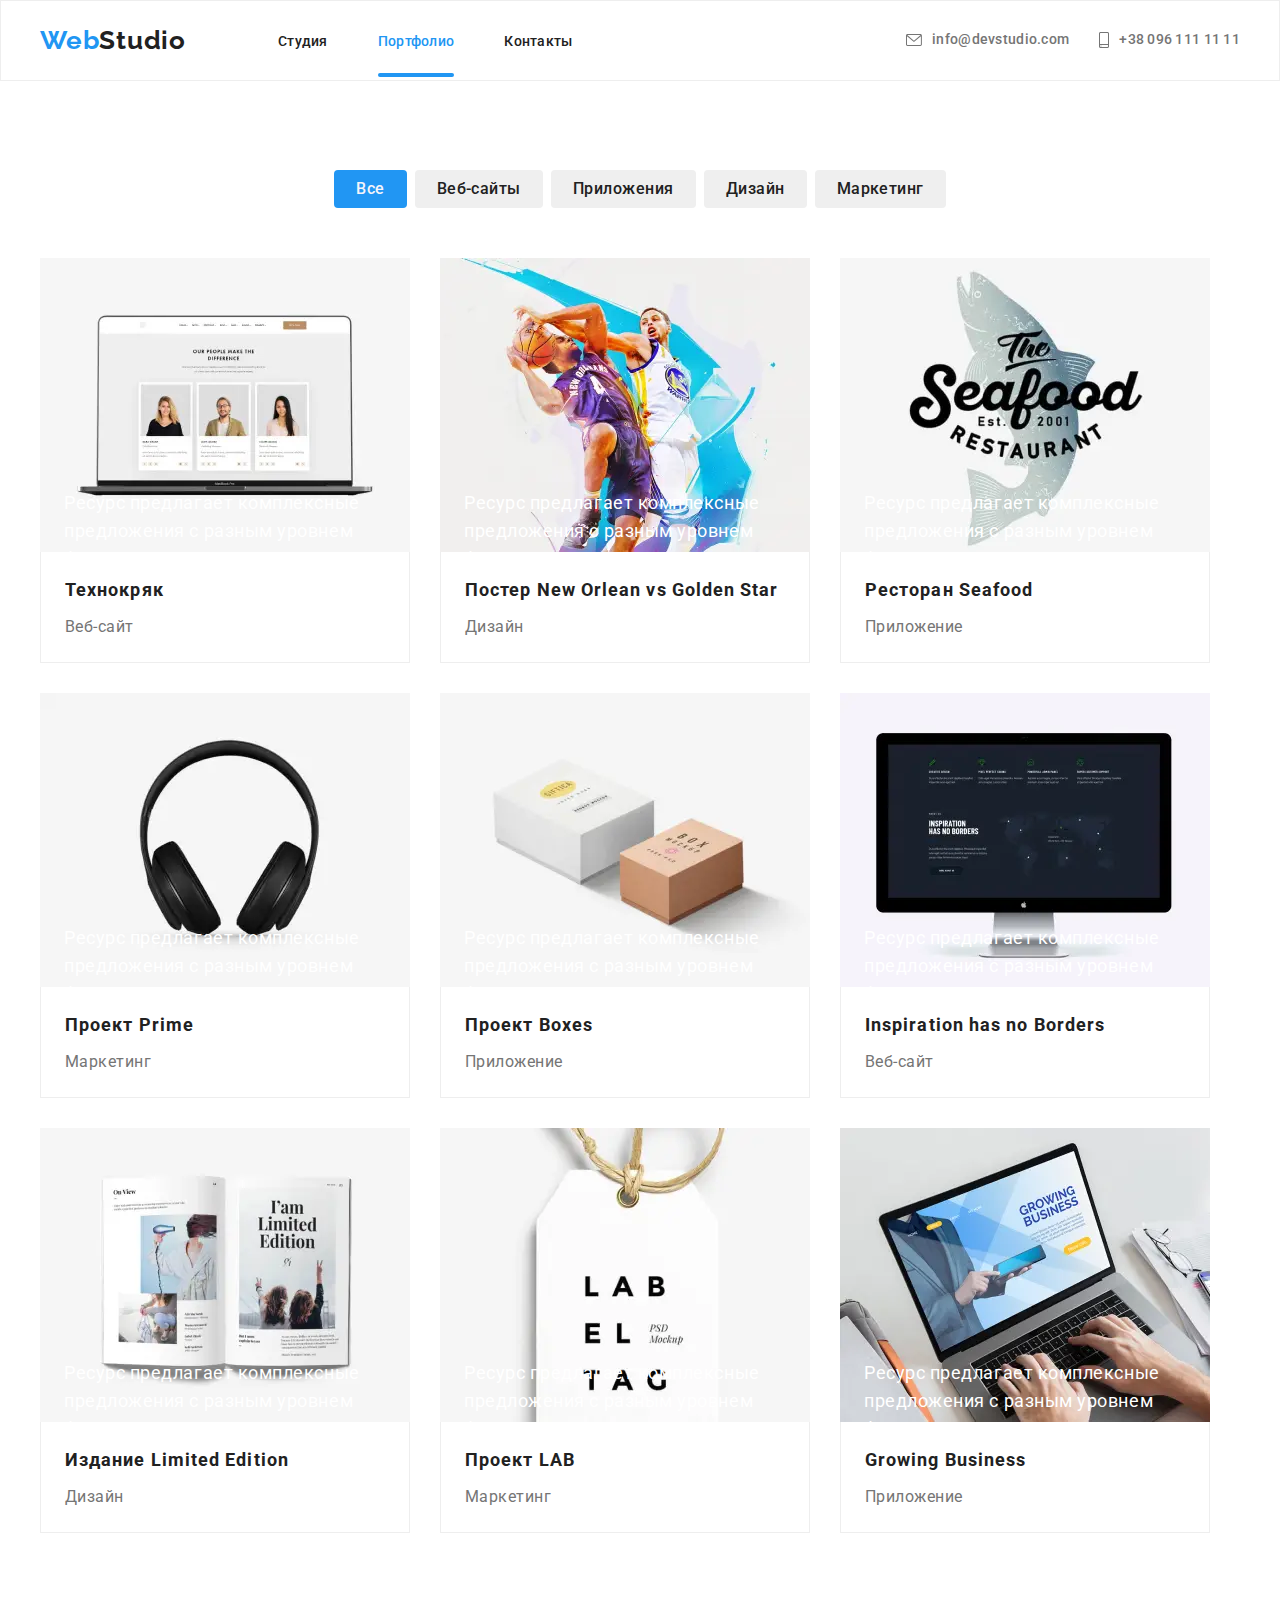
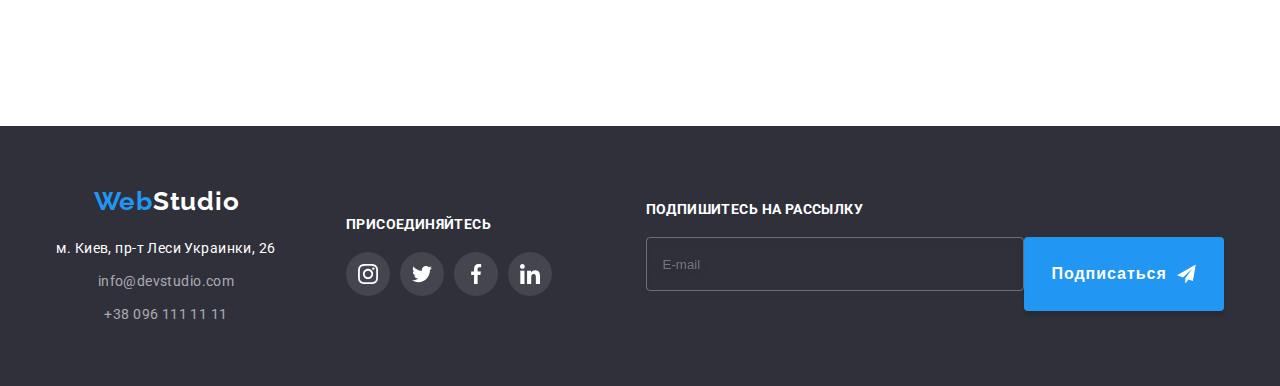
==== commit ab6ed611: "mobile version done" ====
--- a/portfolio.html
+++ b/portfolio.html
@@ -112,7 +112,7 @@
         <div class="container">
         <ul class="list portfolio-btn-list">
         <li class="portfolio-btn-list__item">
-            <button class="portfolio-btn" type="button">Все</button>
+            <button class="portfolio-btn-active" type="button">Все</button>
         </li>
         <li class="portfolio-btn-list__item">
             <button class="portfolio-btn" type="button">Веб-сайты</button>
--- a/css/main.min.css
+++ b/css/main.min.css
@@ -1,2 +1,2 @@
-:root{--primary-text-color: #212121;--secondary-text-color: #757575;--black-second-color: #000000;--accent-color: #2196f3;--background-color-white: #ffffff;--links-footer-color: rgba(255, 255, 255, 0.6);--hero-background-grey: #2f303a;--botton-background-color: #f5f4fa;--team-background-color: #f5f4fa;--botton-hover-blue: #188ce8;--social-links-color: #afb1b8;--border-color: #eeeeee;--timing-function: cubic-bezier(0.4, 0, 0.2, 1);--primary-font-family: Roboto, sans-serif}.visually-hidden{position:absolute;width:1px;height:1px;margin:-1px;border:0;padding:0;white-space:nowrap;clip-path:inset(100%);clip:rect(0 0 0 0);overflow:hidden}body{font-family:'Roboto', sans-serif;font-family:'Roboto';margin:0;padding:0}h1,h2,h3,h4,h5,h6,p{margin-top:0;margin-bottom:0}ul,ol{margin-top:0;margin-bottom:0;padding-left:0}img{display:block;max-width:100%;height:auto}address{font-style:normal}.list{list-style:none}.link{text-decoration:none}@media screen and (min-width: 1200px){.section{padding-top:94px;padding-bottom:94px}}@media screen and (max-width: 1199px){.section{padding-top:60px;padding-bottom:60px}}.section.third-section{padding-top:0px}.section__titles{font-weight:700;font-size:36px;line-height:1.16;text-align:center;letter-spacing:0.03em;color:#212121;margin-bottom:50px}@media screen and (min-width: 1200px){.section__titles{font-size:36px;line-height:42px}}@media screen and (max-width: 1199px){.section__titles{font-size:28px;line-height:33px;margin-bottom:30px}}.container{max-width:1200px;padding-left:15px;padding-right:15px;margin-left:auto;margin-right:auto}.header__container{display:flex;align-items:center}.container{padding-left:15px;padding-right:15px;margin-left:auto;margin-right:auto}@media screen and (min-width: 480px){.container{width:480px}}@media screen and (min-width: 768px){.container{width:768px}}@media screen and (min-width: 1200px){.container{width:1200px}}.logo-header{font-family:"Raleway";font-style:normal;font-weight:bold;font-size:26px;line-height:1.19;margin-right:92px;letter-spacing:0.03em;color:var(--primary-text-color)}.logo-accent{font-family:"Raleway";font-style:normal;font-weight:bold;font-size:26px;line-height:1.19;letter-spacing:0.03em;color:var(--accent-color)}.logo-footer{width:145px;height:31px;font-family:"Raleway";font-style:normal;font-weight:bold;font-size:26px;line-height:1.19;letter-spacing:0.03em;color:var(--background-color-white)}.our-team{margin-bottom:50px;font-weight:bold;font-size:36px;line-height:1.16;text-align:center;letter-spacing:0.03em;color:var(--primary-text-color)}.backdrop{position:fixed;top:0;left:0;width:100vw;height:100vh;background-color:rgba(0,0,0,0.2);transition:opacity 500ms linear, visibility 500ms linear}.backdrop.is-hidden{opacity:0;visibility:hidden;pointer-events:none}.modal{position:absolute;top:50%;left:50%;transform:translate(-50%, -50%);width:528px;background-color:var(--background-color-white);padding:40px;box-shadow:0px 1px 3px rgba(0,0,0,0.12),0px 1px 1px rgba(0,0,0,0.14),0px 2px 1px rgba(0,0,0,0.2);border-radius:4px;transform:translate(-50%, -50%) scale(1);opacity:1;transition:transform 250ms cubic-bezier(0.4, 0, 0.2, 1),opacity 250ms cubic-bezier(0.4, 0, 0.2, 1)}@media screen and (max-width: 1199px){.modal{width:450px;height:609px}}.backdrop.is-hidden .modal{transform:translate(-50%, -50%) scale(0.4);opacity:0}.backdrop .modal{transform:translate(-50%, -50%) scale(1);opacity:1}.modal-close-btn{position:absolute;top:8px;right:8px;display:flex;justify-content:center;align-items:center;width:30px;height:30px;border-radius:50%;border:1px solid rgba(0,0,0,0.1);background-color:transparent;padding:0;cursor:pointer}.modal-close-btn:hover .modal-close-icon,.modal-close-btn:focus .modal-close-icon{fill:var(--accent-color)}.modal-close-icon:hover,.modal-close-icon:focus{fill:var(--accent-color);transition:fill 250ms var(--timing-function)}.contact-form-title{font-weight:700;font-size:20px;line-height:23px;text-align:center;letter-spacing:0.03em;color:var(--primary-text-color)}@media screen and (max-width: 1199px){.contact-form-title{width:370px;display:flex;text-align:center;font-size:20px;line-height:30px}}.contact-form{margin-bottom:12px}.contact-form-field{display:block;position:relative;margin-bottom:10px}.contact-form-data{font-family:'Roboto';font-style:normal;font-weight:400;font-size:12px;line-height:14px;letter-spacing:0.01em;color:var(--secondary-text-color)}.contact-form-input-wrapper{position:relative;display:block;margin-top:4px}.contact-form-input{width:100%;height:40px;padding-left:42px;border:1px solid rgba(33,33,33,0.2);border-radius:4px;transition:250ms var(--timing-function)}.contact-form-input:focus{outline:none;border-color:var(--accent-color)}.contact-form-icon{position:absolute;top:50%;left:12px;transform:translateY(-50%);display:block;transition:250ms var(--timing-function)}.contact-form-input:focus+.contact-form-icon{fill:var(--accent-color)}.contact-form-message{width:100%;height:120px;margin-top:4px;padding:12px 16px;resize:none;border:1px solid rgba(33,33,33,0.2);border-radius:4px;transition:250ms var(--timing-function)}.contact-form-message:focus{outline:none;border-color:var(--accent-color)}.contact-form-message::placeholder{font-weight:400;font-size:12px;line-height:14px;letter-spacing:0.01em;color:rgba(117,117,117,0.5)}.contact-form-checkbox-wrapper{margin-bottom:30px}.contatc-form-checkbox-label{display:flex;align-items:center;justify-content:center;font-weight:400;font-size:14px;line-height:24px;letter-spacing:0.03em;color:var(--secondary-text-color)}.contatc-form-checkbox-label::before{display:inline-block;width:16px;height:15px;border:2px solid #555555;border-radius:2px;cursor:pointer;content:"";margin-right:10px}.contact-form-checkbox:focus+.contatc-form-checkbox-label::before{outline:1px solid var(--accent-color)}.contact-form-checkbox:checked+.contatc-form-checkbox-label::before{background-image:url("../images/icons/checkbox.svg");background-color:var(--accent-color);box-shadow:0 0 0 4px var(--background-color-white);background-size:cover;border-color:var(--accent-color)}@media screen and (max-width: 1199px){.contatc-form-checkbox-label{font-size:12px;line-height:14px}}.terms{color:var(--accent-color)}.contact-form-submit-btn{display:block;margin:0 auto;padding:10px 56px;border-radius:4px;background-color:var(--accent-color);box-shadow:0px 4px 4px rgba(0,0,0,0.15);font-family:"Roboto";font-style:normal;font-weight:700;font-size:16px;line-height:1.88;cursor:pointer;align-items:center;text-align:center;letter-spacing:0.06em;color:var(--background-color-white);border:none}.contact-form-submit-btn:hover{background-color:var(--botton-hover-blue)}.services-btn{min-width:200px;padding:10px 32px;border-radius:4px;margin:0 auto;background-color:var(--accent-color);box-shadow:0px 4px 4px rgba(0,0,0,0.15);font-family:"Roboto";font-style:normal;font-weight:700;font-size:16px;line-height:1.87;cursor:pointer;display:flex;align-items:center;text-align:center;letter-spacing:0.06em;color:var(--background-color-white);border:none}.services-btn:hover,.services-btn:focus{background-color:var(--botton-hover-blue)}.portfolio-btn-list{display:flex;margin-bottom:50px;justify-content:center}@media screen and (max-width: 767px){.portfolio-btn-list_item{margin-bottom:15px}}.portfolio-btn-list__item:not(:last-child){margin-right:8px}.portfolio-btn{padding:6px 22px;border:none;border-radius:4px;font-family:"Roboto";font-style:normal;font-weight:500;font-size:16px;line-height:1.62;text-align:center;letter-spacing:0.03em;color:var(--primary-text-color);cursor:pointer;border:none;transition:color 250ms var(--timing-function),background-color 250ms var(--timing-function)}.portfolio-btn:hover,.portfolio-btn:focus{background:var(--accent-color);box-shadow:0px 3px 1px rgba(0,0,0,0.1),0px 1px 2px rgba(0,0,0,0.08),0px 2px 2px rgba(0,0,0,0.12);color:var(--background-color-white)}.subscribe-btn{display:flex;align-items:center;text-align:center;padding:10px 28px;width:200px;font-weight:700;font-size:16px;line-height:1.88;letter-spacing:0.06em;color:var(--background-color-white);background-color:var(--accent-color);border-color:var(--accent-color);box-shadow:0pc 4px 4px rgba(0,0,0,0.15);border-radius:4px;transition:backgroudn-color 250ms var(--timing-function);cursor:pointer;border:none;margin-right:auto;margin-left:auto}.subscribe-btn:hover,.subscribe-btn:focus{background-color:var(--botton-hover-blue)}@media screen and (min-width: 768px){.footer-join{margin-bottom:102px}}@media screen and (min-width: 1200px){.footer-join{margin-bottom:0}}.join-list{display:flex;justify-content:center;align-items:center}@media screen and (max-width: 767px){.join-list{margin-bottom:60px}}.join-list__item:not(:last-child){margin-right:10px}.join-list__link{display:flex;align-items:center;justify-content:center;width:44px;height:44px;background:rgba(255,255,255,0.1);border-radius:50%;transition:background-color 250ms var(--timing-function)}.join-list__link:hover,.join-list__link:focus{background-color:var(--accent-color)}.join-name{font-family:'Roboto';font-style:normal;font-weight:700;font-size:14px;line-height:16px;letter-spacing:0.03em;text-transform:uppercase;padding-bottom:20px;color:#FFFFFF;position:relative;right:30px}@media screen and (max-width: 767px){.join-name{text-align:center;right:0;margin-top:60px}}@media screen and (max-width: 1199px){.join-name{text-align:center;right:0}}.join-list__link{background-color:rgba(255,255,255,0.1)}.join-icon{fill:var(--background-color-white)}.join-list{display:flex}.join-list__item:not(:last-child){margin-right:10px}.join-list__link{display:flex;align-items:center;justify-content:center;width:44px;height:44px;background:rgba(255,255,255,0.1);border-radius:50%;transition:background-color 250ms var(--timing-function)}.join-list__link:hover,.join-list__link:focus{background-color:var(--accent-color)}@media screen and (max-width: 767px){.subscribe-content{display:contents}}@media screen and (min-width: 1200px){.subscribe-content{display:flex;flex-direction:column;align-items:flex-start;margin-left:94px}}@media screen and (max-width: 767px){.subscribe-block{display:flex;flex-direction:column;align-content:center;flex-wrap:wrap;align-items:center}}@media screen and (max-width: 1199px){.subscribe-block{display:flex;flex-direction:column;align-content:center;flex-wrap:wrap;align-items:center}}@media screen and (min-width: 1200px){.subscribe-block{display:flex}}.subscribe-title{font-family:'Roboto';font-style:normal;font-weight:700;font-size:14px;line-height:16px;letter-spacing:0.03em;text-transform:uppercase;color:#FFFFFF;margin-bottom:20px}@media screen and (max-width: 767px){.subscribe-title{text-align:center}}.subscribe-icon{margin-left:10px;fill:var(--background-color-white)}.subscribe-email{position:static;border:1px solid rgba(255,255,255,0.3);filter:drop-shadow(0px 4px 4px rgba(0,0,0,0.15));border-radius:4px;background-color:transparent;color:#FFFFFF;width:358px;height:50px;padding-left:16px}@media screen and (max-width: 767px){.subscribe-email{width:100%;margin-bottom:20px;max-width:450px}}@media screen and (min-width: 768px){.subscribe-email{width:450px;margin-bottom:20px}}@media screen and (min-width: 1200px){.subscribe-email{width:358px}}.header{position:relative;padding-top:25px;padding-bottom:25px;border:1px solid var(--border-color)}.header__container{display:flex;justify-content:space-between;align-items:center}@media screen and (max-width: 767px){.header__container>.header-hidden{display:none}}.header-hidden{margin-left:auto}@media screen and (max-width: 1199px){.contact-email{display:flex;margin-bottom:10px}}@media screen and (max-width: 767px){.nav-list{display:none}.header-list{display:none}.mobile-menu-btn{background-color:transparent;border:none;padding:0;line-height:0}.mobile-menu-btn__icon{fill:#212121}.mobile-menu{position:fixed;top:0;left:0;width:100%;height:100%;z-index:999;padding:40px;transform:translateX(100%);transition:transform 250ms ease-in-out;display:flex;flex-direction:column;background-color:#fff}}@media screen and (max-width: 767px) and (min-width: 768px){.mobile-menu{opacity:0;visibility:hidden;pointer-events:none}}@media screen and (max-width: 767px){.mobile-menu.is-open{transform:translateX(0)}.mobile-menu__nav{display:block;margin-left:40px}.mobile-menu__item:not(:last-child){margin-bottom:32px}.mobile-menu__link{font-family:'Roboto';font-style:normal;font-weight:500;font-size:40px;line-height:47px;letter-spacing:0.02em;color:var(--primary-text-color);transition:color 250ms cubic-bezier(0.4, 0, 0.2, 1);padding-bottom:28px}.mobile-menu__link:hover,.mobile-menu__link:focus{color:var(--accent-color)}.mobile-menu__link.active{color:var(--accent-color)}.mobile_menu__contacts{margin-bottom:64px;margin-left:40px;margin-top:auto}.mobile-menu__contact-link-tel{font-family:'Roboto';font-style:normal;font-weight:500;font-size:34px;line-height:40px;letter-spacing:0.02em;color:var(--accent-color)}.mobile-menu__contact-link-email{font-family:'Roboto';font-style:normal;font-weight:500;font-size:24px;line-height:28px;letter-spacing:0.02em;color:var(--secondary-text-color)}.mobile-menu__socials{display:flex;align-items:center;margin-left:40px}.mobile-menu__socials-item:not(:last-child){padding-left:0;padding-right:10px;border-right:1px solid rgba(33,33,33,0.2)}.mobile-menu__socials-item:not(:first-child){padding-left:10px}.mobile-menu__socials-link{font-family:'Roboto';font-style:normal;font-weight:500;font-size:18px;line-height:22px;letter-spacing:0.02em;color:var(--accent-color)}.mobile-menu.is-open{opacity:1;visibility:visible;pointer-events:auto}.mobile-menu__close-btn{position:absolute;top:21px;right:15px;display:flex;justify-content:center;align-items:center;width:18px;height:18px;background-color:transparent;border-color:transparent;border:none;padding:0;line-height:0;cursor:pointer}.mobile-menu__close-btn:hover .mobile-menu__close-icon,.mobile-menu__close-btn:focus .mobile-menu__close-icon{fill:var(--accent-color)}.mobile-menu__close-icon:hover,.mobile-menu__close-icon:focus{fill:var(--accent-color);top:0;right:0;cursor:pointer;transition:fill 250ms var(--timing-function)}.mobile-menu__container{position:fixed;top:0;left:0;width:100%;height:100%;padding-top:48px;padding-bottom:48px;display:flex;flex-direction:column}}@media screen and (min-width: 768px){.header{padding-top:24px;padding-bottom:24px;border:1px solid var(--border-color)}.navigation{display:flex;align-items:center}.nav-list{display:flex;align-items:center}.header-list{align-items:center;margin-left:auto}.mobile-menu-btn{display:none}.mobile-menu{display:none}.logo-header{font-family:"Raleway";font-style:normal;font-weight:bold;font-size:24px;line-height:1.16;margin-right:88px;letter-spacing:0.03em;color:var(--primary-text-color)}.logo-accent{font-family:"Raleway";font-style:normal;font-weight:bold;font-size:24px;line-height:1,16;letter-spacing:0.03em;color:var(--accent-color)}.nav-list__item:not(:last-child){margin-right:50px}.nav-list__link{position:relative;font-weight:500;font-size:14px;line-height:1.14;letter-spacing:0.02em;color:var(--primary-text-color);transition:color 250ms cubic-bezier(0.4, 0, 0.2, 1);padding-bottom:28px}.nav-list__link:hover,.nav-list__link:focus{color:var(--accent-color)}.nav-list__link.active{color:var(--accent-color)}.navigation.nav-list__link{position:relative;display:block;padding-top:32px;padding-bottom:32px}.navigation .nav-list__link.active::after{position:absolute;bottom:0;left:0;content:"";display:block;width:100%;height:4px;border-radius:2px;background-color:#2196f3}.header-icon__email{width:14px;height:10px;margin-right:8px}.header-icon__tel{width:10px;height:14px;margin-right:8px}.contact-email{display:flex;align-items:center;font-family:'Roboto';font-weight:500;font-size:12px;line-height:1.16;letter-spacing:0.02em;margin-left:auto;color:var(--secondary-text-color);transition:color 250ms var(--timing-function)}.contact-email:hover,.contact-email:focus{color:var(--accent-color)}.contact-number{display:flex;align-items:center;font-family:'Roboto';font-weight:500;font-size:12px;line-height:1.16;letter-spacing:0.02em;color:var(--secondary-text-color);transition:color 250ms cubic-bezier(0.4, 0, 0.2, 1)}.contact-number:hover,.contact-number:focus{color:var(--accent-color)}}@media screen and (min-width: 1200px){.header{padding-top:24px;padding-bottom:24px;border:1px solid var(--border-color)}.container{max-width:1200px;padding-left:15px;padding-right:15px;margin-left:auto;margin-right:auto}.header__container{display:flex;align-items:center}.navigation{display:flex;align-items:center}.nav-list{display:flex;align-items:center}.logo-header{font-family:"Raleway";font-style:normal;font-weight:bold;font-size:26px;line-height:1.19;margin-right:92px;letter-spacing:0.03em;color:var(--primary-text-color)}.logo-accent{font-family:"Raleway";font-style:normal;font-weight:bold;font-size:26px;line-height:1, 19;letter-spacing:0.03em;color:var(--accent-color)}.nav-list__item:not(:last-child){margin-right:50px}.nav-list__link{position:relative;font-weight:500;font-size:14px;line-height:1.14;letter-spacing:0.02em;color:var(--primary-text-color);transition:color 250ms cubic-bezier(0.4, 0, 0.2, 1);padding-bottom:28px}.nav-list__link:hover,.nav-list__link:focus{color:var(--accent-color)}.nav-list__link.active{color:var(--accent-color)}.navigation.nav-list__link{position:relative;display:block;padding-top:32px;padding-bottom:32px}.navigation .nav-list__link.active::after{position:absolute;bottom:0;left:0;content:"";display:block;width:100%;height:4px;border-radius:2px;background-color:#2196f3}.header-icon__email{width:16px;height:12px;margin-right:10px}.header-icon__tel{width:10px;height:16px;margin-right:10px}.header-list{display:flex;align-items:center;margin-left:auto}.contact-email{display:flex;align-items:center;font-family:'Roboto';font-weight:500;font-size:14px;line-height:1.14;letter-spacing:0.02em;margin-left:auto;margin-right:30px;color:var(--secondary-text-color);transition:color 250ms var(--timing-function)}.contact-email:hover,.contact-email:focus{color:var(--accent-color)}.contact-number{display:flex;align-items:center;font-family:'Roboto';font-weight:500;font-size:14px;line-height:1.14;letter-spacing:0.02em;color:var(--secondary-text-color);transition:color 250ms cubic-bezier(0.4, 0, 0.2, 1)}.contact-number:hover,.contact-number:focus{color:var(--accent-color)}.header-icon{fill:currentColor;margin-right:10px}}.main-section{display:flex;align-items:center}@media screen and (min-width: 480px){.main-section{height:400px}}@media screen and (min-width: 768px){.main-section{height:400px}}@media screen and (min-width: 1200px){.main-section{height:600px}}.main-section__bg{background:linear-gradient(rgba(47,48,58,0.4), rgba(47,48,58,0.4)),url(/images/hero/bg-mobile.png);background-size:cover;background-repeat:no-repeat;background-position:center}@media (min-device-pixel-ratio: 2), (min-resolution: 192dpi), (min-resolution: 2dppx){.main-section__bg{background:linear-gradient(rgba(47,48,58,0.4), rgba(47,48,58,0.4)),url(/images/hero/bg-mobile@2x.png);background-size:cover;background-repeat:no-repeat;background-position:center}}@media screen and (min-width: 768px){.main-section__bg{background:linear-gradient(rgba(47,48,58,0.4), rgba(47,48,58,0.4)),url(/images/hero/bg-tablet.png);background-size:cover;background-repeat:no-repeat;background-position:center}}@media screen and (min-width: 768px) and (min-device-pixel-ratio: 2), screen and (min-width: 768px) and (min-resolution: 192dpi), screen and (min-width: 768px) and (min-resolution: 2dppx){.main-section__bg{background:linear-gradient(rgba(47,48,58,0.4), rgba(47,48,58,0.4)),url(/images/hero/bg-tablet@2x.png);background-size:cover;background-repeat:no-repeat;background-position:center}}@media screen and (min-width: 1200px){.main-section__bg{background:linear-gradient(rgba(47,48,58,0.4), rgba(47,48,58,0.4)),url(/images/hero/bg.png);background-size:cover;background-repeat:no-repeat;background-position:center}}@media screen and (min-width: 1200px) and (min-device-pixel-ratio: 2), screen and (min-width: 1200px) and (min-resolution: 192dpi), screen and (min-width: 1200px) and (min-resolution: 2dppx){.main-section__bg{background:linear-gradient(rgba(47,48,58,0.4), rgba(47,48,58,0.4)),url(/images/hero/bg@2x.png);background-size:cover;background-repeat:no-repeat;background-position:center}}.main-section__title{width:696px;font-family:'Roboto';font-style:normal;font-weight:900;font-size:44px;line-height:1.36;text-align:center;letter-spacing:0.06em;text-transform:uppercase;color:var(--background-color-white);display:flex;margin:0 auto;margin-bottom:30px}@media screen and (max-width: 1199px){.main-section__title{font-size:26px;line-height:42px;width:360px}}.second-section{padding-top:94px;padding-bottom:94px}@media screen and (max-width: 1199px){.second-section{padding-top:60px;padding-bottom:60px}}.peculiarities-flex{display:flex;flex-wrap:wrap}.peculiarities-list{justify-content:center;grid-gap:30px}@media screen and (min-width: 480px){.peculiarities-list__item{width:450px}}@media screen and (min-width: 768px){.peculiarities-list__item{width:354px}}@media screen and (min-width: 1200px){.peculiarities-list__item{width:270px}}.peculiarities-list__div{display:flex;height:120px;align-items:center;justify-content:center;flex-direction:column;margin-bottom:30px;background:#F5F4FA}@media screen and (min-width: 480px){.peculiarities-list__div{width:450px}}@media screen and (min-width: 768px){.peculiarities-list__div{width:354px}}@media screen and (min-width: 1200px){.peculiarities-list__div{width:270px}}.peculiarities-list__logo{align-items:center}.peculiarities{margin-bottom:10px;font-weight:700;font-size:14px;line-height:1.14;text-transform:uppercase;text-align:center}@media screen and (min-width: 768px){.peculiarities{text-align:left}}.features{font-size:14px;line-height:1.71;font-weight:400;letter-spacing:0.03em;color:var(--secondary-text-color)}.third-section{margin-left:auto;margin-right:auto}@media screen and (max-width: 1199px){.third-section{display:none}}.about-us{margin-bottom:50px;min-width:376px;height:42px;font-weight:bold;font-size:36px;line-height:1.16;text-align:center;letter-spacing:0.03em;color:var(--primary-text-color)}.about-us__list{display:flex;align-items:center;margin-left:-30px;margin-bottom:-30px}.about-us__list-item{position:relative;flex-basis:calc(100% - 90px)/3;margin-left:30px;margin-bottom:30px}.about-us__lable{position:absolute;bottom:0;left:0;width:100%;text-align:center;background:rgba(47,48,58,0.8)}.about-us__paragraph{display:inline-block;padding:27px 0;font-weight:700;font-size:14px;text-align:center;letter-spacing:0.03em;text-transform:uppercase;color:var(--background-color-white)}.fourth-section{background:var(--team-background-color)}.our-team__list{display:flex;justify-content:space-between;margin:0;padding:0;flex-wrap:wrap;justify-content:center}.our-team__list-item{background:#FFFFFF;box-shadow:0px 1px 3px rgba(0,0,0,0.12),0px 1px 1px rgba(0,0,0,0.14),0px 2px 1px rgba(0,0,0,0.2);border-radius:0px 0px 4px 4px}@media screen and (max-width: 767px){.our-team__list-item{width:450px;height:622px;margin-bottom:30px}}@media screen and (min-width: 768px){.our-team__list-item{width:354px;height:536px;margin-bottom:30px}}@media screen and (max-width: 767px){.our-team__list-item:nth-child(4){margin-bottom:0}}@media screen and (max-width: 768px){.our-team__list-item:nth-child(3){margin-bottom:30px}}@media screen and (min-width: 768px){.our-team__list-item:last-child,.our-team__list-item:nth-child(3){margin-bottom:0}}.our-team__list-item:not(:last-child){margin-right:30px}@media screen and (max-width: 767px){.our-team__list-item:not(:last-child){margin-right:0}}@media screen and (max-width: 1199px){.our-team__list-item:nth-child(2){margin-right:0}}@media screen and (max-width: 767px){.our-team__list-img{width:450px;height:460px}}@media screen and (min-width: 767px){.our-team__list-img{width:354px;height:374px}}.our-team__wrapper{padding-top:30px;padding-bottom:30px}.team-members{font-weight:500;font-size:16px;line-height:1.18;text-align:center;letter-spacing:0.03em;color:var(--primary-text-color);margin-bottom:10px}.members-positions{font-weight:400;font-size:16px;line-height:1.18;text-align:center;letter-spacing:0.03em;color:var(--secondary-text-color);margin-bottom:16px}.social-list{display:flex;justify-content:center;align-items:center}.social-list__item:not(:last-child){margin-right:10px}.social-list__link{display:flex;align-items:center;justify-content:center;width:44px;height:44px;background-color:var(--background-color-white);border-radius:50%;transition:250ms ease}.social-list__link:hover,.social-list__link:focus{background-color:var(--accent-color);transition:250ms var(--timing-function)}.social-list__icon{fill:var(--social-links-color);transition:fill 250ms var(--timing-function)}.social-list__link:hover .social-list__icon,.social-list__link:focus .social-list__icon{fill:var(--background-color-white)}@media screen and (max-width: 1199px){.fift-section{padding-top:60px;padding-bottom:60px}}.clients-list{display:flex;flex-wrap:wrap;justify-content:center;cursor:pointer;gap:30px}@media screen and (max-width: 767.98px){.clients-list{display:grid;grid-template-columns:1fr 1fr;grid-gap:30px;justify-content:center}}@media screen and (min-width: 1200px){.clients-list{display:flex;flex-wrap:nowrap;justify-content:center}}@media screen and (min-width: 768px){.clients-list{display:flex}}.clients-list__item{padding:0}.clients-list__link{box-sizing:border-box;border:1px solid var(--social-links-color);border-radius:4px;height:92px;fill:var(--social-links-color);display:flex;align-items:center;justify-content:center;transition:250ms ease}@media screen and (max-width: 767px){.clients-list__link{max-width:210px}}@media screen and (min-width: 768px){.clients-list__link{width:226px}}@media screen and (min-width: 1200px){.clients-list__link{width:170px}}.clients-list__link:hover{border-color:var(--accent-color);transition:transform 250ms cubic-bezier(0.4, 0, 0.2, 1)}.clients-list__link:focus{border-color:var(--accent-color);transition:transform 250ms cubic-bezier(0.4, 0, 0.2, 1)}.clients-list__link:hover{fill:var(--accent-color)}.clients-list__link:focus{fill:var(--accent-color)}.footer{background:var(--hero-background-grey);align-items:center;display:flex;justify-content:center;padding-top:60px;padding-bottom:60px}@media screen and (min-width: 768px){.footer{text-align:center}}@media screen and (max-width: 767px){.footer>.footer-container{display:flex;flex-direction:column}}@media screen and (min-width: 1200px){.footer>.footer-container{display:flex;align-items:center}}@media screen and (min-width: 768px){.footer>.footer-container{display:flex;flex-wrap:wrap;justify-content:center}}.footer-list{display:flex;flex-direction:column;align-items:center;text-align:center}.footer-info{display:flex;flex-direction:column;margin-right:165px;margin-bottom:60px}@media screen and (min-width: 1200px){.footer-info{margin-right:70px;margin-bottom:0;display:flex}}@media screen and (max-width: 767px){.footer-info{display:flex;align-items:center;text-align:center;margin-right:0;margin-bottom:0}}@media screen and (min-width: 768px){.footer-info{display:flex;text-align:center;align-items:center}}@media screen and (min-width: 1200px){.logo-footer{text-align:left}}.address{font-style:normal;font-weight:400;font-size:14px;line-height:1.71;letter-spacing:0.03em;color:var(--background-color-white);margin-top:20px;margin-bottom:9px}.contact-email-footer,.contact-number-footer{font-weight:400;font-size:14px;line-height:1.71;letter-spacing:0.03em;color:rgba(255,255,255,0.6);display:flex;margin-bottom:9px;transition:250ms ease}.contact-number-footer{margin:0}.contact-number-footer:hover,.contact-email-footer:hover{color:var(--accent-color);transition:transform 250ms var(--timing-function)}@media screen and (min-width: 1200px){.btn-section{padding-bottom:94px}}.portfolio-btn-list{display:flex;justify-content:center}@media screen and (max-width: 767px){.portfolio-btn-list{display:flex;flex-wrap:wrap;justify-content:flex-start;margin-bottom:40px}}@media screen and (min-width: 768px){.portfolio-btn-list{margin-bottom:30px}}@media screen and (min-width: 1200px){.portfolio-btn-list{margin-bottom:50px}}@media screen and (max-width: 767px){.portfolio-btn-list_item{margin-bottom:15px}}@media screen and (min-width: 1200px){.portfolio-department-list{padding-bottom:94px}}.portfolio-department-list{display:flex;flex-wrap:wrap;align-items:center}@media screen and (max-width: 767px){.portfolio-department-list{padding-left:10px}}@media screen and (min-width: 768px){.portfolio-department-list{display:flex;flex-wrap:wrap;margin-right:-30px}}.portfolio-department-list__item{margin-right:30px;margin-bottom:30px}.portfolio-department-list__item:hover .project-overlay{transform:translateY(0)}@media screen and (max-width: 767px){.portfolio-department-list__item{margin-right:0;margin-bottom:30px}}@media screen and (max-width: 1199px){.portfolio-department-list__item:nth-child(9){margin-bottom:0}}@media screen and (min-width: 1200px){.portfolio-department-list__item:nth-child(7){margin-bottom:0}}@media screen and (min-width: 1200px){.portfolio-department-list__item:nth-child(8){margin-bottom:0}}@media screen and (min-width: 1200px){.portfolio-department-list__item:nth-child(9){margin-bottom:0}}.last-wrap{margin:0;margin-top:0}.project-wrapper{position:relative;overflow:hidden}.project-overlay{position:absolute;top:0;left:0;width:100%;height:100%;background:rgba(33,150,243,0.9);transform:translateY(100%);transition:250ms var(--timing-function)}.project-text{position:absolute;bottom:0;padding:63px 24px;width:100%;height:100%;font-weight:400;font-size:18px;line-height:1.56;letter-spacing:0.03em;color:var(--background-color-white)}.portfolio-department__wrapper{background:var(--background-color-white);border:1px solid var(--border-color);box-sizing:border-box;border-top:none;padding:20px 24px}.img-description{font-style:normal;font-weight:700;font-size:18px;line-height:2;letter-spacing:0.06em;color:var(--primary-text-color);margin-bottom:4px}.department{font-style:normal;font-weight:400;font-size:16px;line-height:1.87;letter-spacing:0.03em;color:var(--secondary-text-color)}
+:root{--primary-text-color: #212121;--secondary-text-color: #757575;--black-second-color: #000000;--accent-color: #2196f3;--background-color-white: #ffffff;--links-footer-color: rgba(255, 255, 255, 0.6);--hero-background-grey: #2f303a;--botton-background-color: #f5f4fa;--team-background-color: #f5f4fa;--botton-hover-blue: #188ce8;--social-links-color: #afb1b8;--border-color: #eeeeee;--timing-function: cubic-bezier(0.4, 0, 0.2, 1);--primary-font-family: Roboto, sans-serif}.visually-hidden{position:absolute;width:1px;height:1px;margin:-1px;border:0;padding:0;white-space:nowrap;clip-path:inset(100%);clip:rect(0 0 0 0);overflow:hidden}body{font-family:'Roboto', sans-serif;font-family:'Roboto';margin:0;padding:0}h1,h2,h3,h4,h5,h6,p{margin-top:0;margin-bottom:0}ul,ol{margin-top:0;margin-bottom:0;padding-left:0}img{display:block;max-width:100%;height:auto}address{font-style:normal}.list{list-style:none}.link{text-decoration:none}@media screen and (min-width: 1200px){.section{padding-top:94px;padding-bottom:94px}}@media screen and (max-width: 1199px){.section{padding-top:60px;padding-bottom:60px}}.section.third-section{padding-top:0px}.section__titles{font-weight:700;font-size:36px;line-height:1.16;text-align:center;letter-spacing:0.03em;color:#212121;margin-bottom:50px}@media screen and (min-width: 1200px){.section__titles{font-size:36px;line-height:42px}}@media screen and (max-width: 1199px){.section__titles{font-size:28px;line-height:33px;margin-bottom:30px}}.container{max-width:1200px;padding-left:15px;padding-right:15px;margin-left:auto;margin-right:auto}.header__container{display:flex;align-items:center}.container{padding-left:15px;padding-right:15px;margin-left:auto;margin-right:auto}@media screen and (min-width: 480px){.container{width:480px}}@media screen and (min-width: 768px){.container{width:768px}}@media screen and (min-width: 1200px){.container{width:1200px}}.logo-header{font-family:"Raleway";font-style:normal;font-weight:bold;font-size:26px;line-height:1.19;margin-right:92px;letter-spacing:0.03em;color:var(--primary-text-color)}.logo-accent{font-family:"Raleway";font-style:normal;font-weight:bold;font-size:26px;line-height:1.19;letter-spacing:0.03em;color:var(--accent-color)}.logo-footer{width:145px;height:31px;font-family:"Raleway";font-style:normal;font-weight:bold;font-size:26px;line-height:1.19;letter-spacing:0.03em;color:var(--background-color-white)}.our-team{margin-bottom:50px;font-weight:bold;font-size:36px;line-height:1.16;text-align:center;letter-spacing:0.03em;color:var(--primary-text-color)}.backdrop{position:fixed;top:0;left:0;width:100vw;height:100vh;background-color:rgba(0,0,0,0.2);transition:opacity 500ms linear, visibility 500ms linear}.backdrop.is-hidden{opacity:0;visibility:hidden;pointer-events:none}.modal{position:absolute;top:50%;left:50%;transform:translate(-50%, -50%);width:528px;background-color:var(--background-color-white);padding:40px;box-shadow:0px 1px 3px rgba(0,0,0,0.12),0px 1px 1px rgba(0,0,0,0.14),0px 2px 1px rgba(0,0,0,0.2);border-radius:4px;transform:translate(-50%, -50%) scale(1);opacity:1;transition:transform 250ms cubic-bezier(0.4, 0, 0.2, 1),opacity 250ms cubic-bezier(0.4, 0, 0.2, 1)}@media screen and (max-width: 1199px){.modal{width:450px;height:609px}}.backdrop.is-hidden .modal{transform:translate(-50%, -50%) scale(0.4);opacity:0}.backdrop .modal{transform:translate(-50%, -50%) scale(1);opacity:1}.modal-close-btn{position:absolute;top:8px;right:8px;display:flex;justify-content:center;align-items:center;width:30px;height:30px;border-radius:50%;border:1px solid rgba(0,0,0,0.1);background-color:transparent;padding:0;cursor:pointer}.modal-close-btn:hover .modal-close-icon,.modal-close-btn:focus .modal-close-icon{fill:var(--accent-color)}.modal-close-icon:hover,.modal-close-icon:focus{fill:var(--accent-color);transition:fill 250ms var(--timing-function)}.contact-form-title{font-weight:700;font-size:20px;line-height:23px;text-align:center;letter-spacing:0.03em;color:var(--primary-text-color)}@media screen and (max-width: 1199px){.contact-form-title{width:370px;display:flex;text-align:center;font-size:20px;line-height:30px}}.contact-form{margin-bottom:12px}.contact-form-field{display:block;position:relative;margin-bottom:10px}.contact-form-data{font-family:'Roboto';font-style:normal;font-weight:400;font-size:12px;line-height:14px;letter-spacing:0.01em;color:var(--secondary-text-color)}.contact-form-input-wrapper{position:relative;display:block;margin-top:4px}.contact-form-input{width:100%;height:40px;padding-left:42px;border:1px solid rgba(33,33,33,0.2);border-radius:4px;transition:250ms var(--timing-function)}.contact-form-input:focus{outline:none;border-color:var(--accent-color)}.contact-form-icon{position:absolute;top:50%;left:12px;transform:translateY(-50%);display:block;transition:250ms var(--timing-function)}.contact-form-input:focus+.contact-form-icon{fill:var(--accent-color)}.contact-form-message{width:100%;height:120px;margin-top:4px;padding:12px 16px;resize:none;border:1px solid rgba(33,33,33,0.2);border-radius:4px;transition:250ms var(--timing-function)}.contact-form-message:focus{outline:none;border-color:var(--accent-color)}.contact-form-message::placeholder{font-weight:400;font-size:12px;line-height:14px;letter-spacing:0.01em;color:rgba(117,117,117,0.5)}.contact-form-checkbox-wrapper{margin-bottom:30px}.contatc-form-checkbox-label{display:flex;align-items:center;justify-content:center;font-weight:400;font-size:14px;line-height:24px;letter-spacing:0.03em;color:var(--secondary-text-color)}.contatc-form-checkbox-label::before{display:inline-block;width:16px;height:15px;border:2px solid #555555;border-radius:2px;cursor:pointer;content:"";margin-right:10px}.contact-form-checkbox:focus+.contatc-form-checkbox-label::before{outline:1px solid var(--accent-color)}.contact-form-checkbox:checked+.contatc-form-checkbox-label::before{background-image:url("../images/icons/checkbox.svg");background-color:var(--accent-color);box-shadow:0 0 0 4px var(--background-color-white);background-size:cover;border-color:var(--accent-color)}@media screen and (max-width: 1199px){.contatc-form-checkbox-label{font-size:12px;line-height:14px}}.terms{color:var(--accent-color)}.contact-form-submit-btn{display:block;margin:0 auto;padding:10px 56px;border-radius:4px;background-color:var(--accent-color);box-shadow:0px 4px 4px rgba(0,0,0,0.15);font-family:"Roboto";font-style:normal;font-weight:700;font-size:16px;line-height:1.88;cursor:pointer;align-items:center;text-align:center;letter-spacing:0.06em;color:var(--background-color-white);border:none}.contact-form-submit-btn:hover{background-color:var(--botton-hover-blue)}.services-btn{min-width:200px;padding:10px 32px;border-radius:4px;margin:0 auto;background-color:var(--accent-color);box-shadow:0px 4px 4px rgba(0,0,0,0.15);font-family:"Roboto";font-style:normal;font-weight:700;font-size:16px;line-height:1.87;cursor:pointer;display:flex;align-items:center;text-align:center;letter-spacing:0.06em;color:var(--background-color-white);border:none}.services-btn:hover,.services-btn:focus{background-color:var(--botton-hover-blue)}.portfolio-btn{padding:6px 22px;border:none;border-radius:4px;font-family:"Roboto";font-style:normal;font-weight:500;font-size:16px;line-height:1.62;text-align:center;letter-spacing:0.03em;color:var(--primary-text-color);cursor:pointer;border:none;transition:color 250ms var(--timing-function),background-color 250ms var(--timing-function)}.portfolio-btn:hover,.portfolio-btn:focus{background:var(--accent-color);box-shadow:0px 3px 1px rgba(0,0,0,0.1),0px 1px 2px rgba(0,0,0,0.08),0px 2px 2px rgba(0,0,0,0.12);color:var(--background-color-white)}.portfolio-btn-active{background-color:var(--accent-color);color:var(--botton-background-color);font-family:'Roboto';font-weight:500;font-size:16px;line-height:26px;text-align:center;letter-spacing:0.03em;cursor:pointer;padding:6px 22px;border-radius:4px;border:transparent}.subscribe-btn{display:flex;align-items:center;text-align:center;padding:10px 28px;width:200px;font-weight:700;font-size:16px;line-height:1.88;letter-spacing:0.06em;color:var(--background-color-white);background-color:var(--accent-color);border-color:var(--accent-color);box-shadow:0pc 4px 4px rgba(0,0,0,0.15);border-radius:4px;transition:backgroudn-color 250ms var(--timing-function);cursor:pointer;border:none;margin-right:auto;margin-left:auto}.subscribe-btn:hover,.subscribe-btn:focus{background-color:var(--botton-hover-blue)}@media screen and (min-width: 768px){.footer-join{margin-bottom:102px}}@media screen and (min-width: 1200px){.footer-join{margin-bottom:0}}.join-list{display:flex;justify-content:center;align-items:center}@media screen and (max-width: 767px){.join-list{margin-bottom:60px}}.join-list__item:not(:last-child){margin-right:10px}.join-list__link{display:flex;align-items:center;justify-content:center;width:44px;height:44px;background:rgba(255,255,255,0.1);border-radius:50%;transition:background-color 250ms var(--timing-function)}.join-list__link:hover,.join-list__link:focus{background-color:var(--accent-color)}.join-name{font-family:'Roboto';font-style:normal;font-weight:700;font-size:14px;line-height:16px;letter-spacing:0.03em;text-transform:uppercase;padding-bottom:20px;color:#FFFFFF;position:relative;right:30px}@media screen and (max-width: 767px){.join-name{text-align:center;right:0;margin-top:60px}}@media screen and (max-width: 1199px){.join-name{text-align:center;right:0}}.join-list__link{background-color:rgba(255,255,255,0.1)}.join-icon{fill:var(--background-color-white)}.join-list{display:flex}.join-list__item:not(:last-child){margin-right:10px}.join-list__link{display:flex;align-items:center;justify-content:center;width:44px;height:44px;background:rgba(255,255,255,0.1);border-radius:50%;transition:background-color 250ms var(--timing-function)}.join-list__link:hover,.join-list__link:focus{background-color:var(--accent-color)}@media screen and (max-width: 767px){.subscribe-content{display:contents}}@media screen and (min-width: 1200px){.subscribe-content{display:flex;flex-direction:column;align-items:flex-start;margin-left:94px}}@media screen and (max-width: 767px){.subscribe-block{display:flex;flex-direction:column;align-content:center;flex-wrap:wrap;align-items:center}}@media screen and (max-width: 1199px){.subscribe-block{display:flex;flex-direction:column;align-content:center;flex-wrap:wrap;align-items:center}}@media screen and (min-width: 1200px){.subscribe-block{display:flex}}.subscribe-title{font-family:'Roboto';font-style:normal;font-weight:700;font-size:14px;line-height:16px;letter-spacing:0.03em;text-transform:uppercase;color:#FFFFFF;margin-bottom:20px}@media screen and (max-width: 767px){.subscribe-title{text-align:center}}.subscribe-icon{margin-left:10px;fill:var(--background-color-white)}.subscribe-email{position:static;border:1px solid rgba(255,255,255,0.3);filter:drop-shadow(0px 4px 4px rgba(0,0,0,0.15));border-radius:4px;background-color:transparent;color:#FFFFFF;width:358px;height:50px;padding-left:16px}@media screen and (max-width: 767px){.subscribe-email{width:100%;margin-bottom:20px;max-width:450px}}@media screen and (min-width: 768px){.subscribe-email{width:450px;margin-bottom:20px}}@media screen and (min-width: 1200px){.subscribe-email{width:358px}}.header{position:relative;padding-top:25px;padding-bottom:25px;border:1px solid var(--border-color)}.header__container{display:flex;justify-content:space-between;align-items:center}@media screen and (max-width: 767px){.header__container>.header-hidden{display:none}}.header-hidden{margin-left:auto}@media screen and (max-width: 1199px){.contact-email{display:flex;margin-bottom:10px}}@media screen and (max-width: 767px){.nav-list{display:none}.header-list{display:none}.mobile-menu-btn{background-color:transparent;border:none;padding:0;line-height:0}.mobile-menu-btn__icon{fill:#212121}.mobile-menu{position:fixed;top:0;left:0;width:100%;height:100%;z-index:999;padding:40px;transform:translateX(100%);transition:transform 250ms ease-in-out;display:flex;flex-direction:column;background-color:#fff}}@media screen and (max-width: 767px) and (min-width: 768px){.mobile-menu{opacity:0;visibility:hidden;pointer-events:none}}@media screen and (max-width: 767px){.mobile-menu.is-open{transform:translateX(0)}.mobile-menu__nav{display:block;margin-left:40px}.mobile-menu__item:not(:last-child){margin-bottom:32px}.mobile-menu__link{font-family:'Roboto';font-style:normal;font-weight:500;font-size:40px;line-height:47px;letter-spacing:0.02em;color:var(--primary-text-color);transition:color 250ms cubic-bezier(0.4, 0, 0.2, 1);padding-bottom:28px}.mobile-menu__link:hover,.mobile-menu__link:focus{color:var(--accent-color)}.mobile-menu__link.active{color:var(--accent-color)}.mobile_menu__contacts{margin-bottom:64px;margin-left:40px;margin-top:auto}.mobile-menu__contact-link-tel{font-family:'Roboto';font-style:normal;font-weight:500;font-size:34px;line-height:40px;letter-spacing:0.02em;color:var(--accent-color)}.mobile-menu__contact-link-email{font-family:'Roboto';font-style:normal;font-weight:500;font-size:24px;line-height:28px;letter-spacing:0.02em;color:var(--secondary-text-color)}.mobile-menu__socials{display:flex;align-items:center;margin-left:40px}.mobile-menu__socials-item:not(:last-child){padding-left:0;padding-right:10px;border-right:1px solid rgba(33,33,33,0.2)}.mobile-menu__socials-item:not(:first-child){padding-left:10px}.mobile-menu__socials-link{font-family:'Roboto';font-style:normal;font-weight:500;font-size:18px;line-height:22px;letter-spacing:0.02em;color:var(--accent-color)}.mobile-menu.is-open{opacity:1;visibility:visible;pointer-events:auto}.mobile-menu__close-btn{position:absolute;top:21px;right:15px;display:flex;justify-content:center;align-items:center;width:18px;height:18px;background-color:transparent;border-color:transparent;border:none;padding:0;line-height:0;cursor:pointer}.mobile-menu__close-btn:hover .mobile-menu__close-icon,.mobile-menu__close-btn:focus .mobile-menu__close-icon{fill:var(--accent-color)}.mobile-menu__close-icon:hover,.mobile-menu__close-icon:focus{fill:var(--accent-color);top:0;right:0;cursor:pointer;transition:fill 250ms var(--timing-function)}.mobile-menu__container{position:fixed;top:0;left:0;width:100%;height:100%;padding-top:48px;padding-bottom:48px;display:flex;flex-direction:column}}@media screen and (min-width: 768px){.header{padding-top:24px;padding-bottom:24px;border:1px solid var(--border-color)}.navigation{display:flex;align-items:center}.nav-list{display:flex;align-items:center}.header-list{align-items:center;margin-left:auto}.mobile-menu-btn{display:none}.mobile-menu{display:none}.logo-header{font-family:"Raleway";font-style:normal;font-weight:bold;font-size:24px;line-height:1.16;margin-right:88px;letter-spacing:0.03em;color:var(--primary-text-color)}.logo-accent{font-family:"Raleway";font-style:normal;font-weight:bold;font-size:24px;line-height:1,16;letter-spacing:0.03em;color:var(--accent-color)}.nav-list__item:not(:last-child){margin-right:50px}.nav-list__link{position:relative;font-weight:500;font-size:14px;line-height:1.14;letter-spacing:0.02em;color:var(--primary-text-color);transition:color 250ms cubic-bezier(0.4, 0, 0.2, 1);padding-bottom:28px}.nav-list__link:hover,.nav-list__link:focus{color:var(--accent-color)}.nav-list__link.active{color:var(--accent-color)}.navigation.nav-list__link{position:relative;display:block;padding-top:32px;padding-bottom:32px}.navigation .nav-list__link.active::after{position:absolute;bottom:0;left:0;content:"";display:block;width:100%;height:4px;border-radius:2px;background-color:#2196f3}.header-icon__email{width:14px;height:10px;margin-right:8px}.header-icon__tel{width:10px;height:14px;margin-right:8px}.contact-email{display:flex;align-items:center;font-family:'Roboto';font-weight:500;font-size:12px;line-height:1.16;letter-spacing:0.02em;margin-left:auto;color:var(--secondary-text-color);transition:color 250ms var(--timing-function)}.contact-email:hover,.contact-email:focus{color:var(--accent-color)}.contact-number{display:flex;align-items:center;font-family:'Roboto';font-weight:500;font-size:12px;line-height:1.16;letter-spacing:0.02em;color:var(--secondary-text-color);transition:color 250ms cubic-bezier(0.4, 0, 0.2, 1)}.contact-number:hover,.contact-number:focus{color:var(--accent-color)}}@media screen and (min-width: 1200px){.header{padding-top:24px;padding-bottom:24px;border:1px solid var(--border-color)}.container{max-width:1200px;padding-left:15px;padding-right:15px;margin-left:auto;margin-right:auto}.header__container{display:flex;align-items:center}.navigation{display:flex;align-items:center}.nav-list{display:flex;align-items:center}.logo-header{font-family:"Raleway";font-style:normal;font-weight:bold;font-size:26px;line-height:1.19;margin-right:92px;letter-spacing:0.03em;color:var(--primary-text-color)}.logo-accent{font-family:"Raleway";font-style:normal;font-weight:bold;font-size:26px;line-height:1, 19;letter-spacing:0.03em;color:var(--accent-color)}.nav-list__item:not(:last-child){margin-right:50px}.nav-list__link{position:relative;font-weight:500;font-size:14px;line-height:1.14;letter-spacing:0.02em;color:var(--primary-text-color);transition:color 250ms cubic-bezier(0.4, 0, 0.2, 1);padding-bottom:28px}.nav-list__link:hover,.nav-list__link:focus{color:var(--accent-color)}.nav-list__link.active{color:var(--accent-color)}.navigation.nav-list__link{position:relative;display:block;padding-top:32px;padding-bottom:32px}.navigation .nav-list__link.active::after{position:absolute;bottom:0;left:0;content:"";display:block;width:100%;height:4px;border-radius:2px;background-color:#2196f3}.header-icon__email{width:16px;height:12px;margin-right:10px}.header-icon__tel{width:10px;height:16px;margin-right:10px}.header-list{display:flex;align-items:center;margin-left:auto}.contact-email{display:flex;align-items:center;font-family:'Roboto';font-weight:500;font-size:14px;line-height:1.14;letter-spacing:0.02em;margin-left:auto;margin-right:30px;color:var(--secondary-text-color);transition:color 250ms var(--timing-function)}.contact-email:hover,.contact-email:focus{color:var(--accent-color)}.contact-number{display:flex;align-items:center;font-family:'Roboto';font-weight:500;font-size:14px;line-height:1.14;letter-spacing:0.02em;color:var(--secondary-text-color);transition:color 250ms cubic-bezier(0.4, 0, 0.2, 1)}.contact-number:hover,.contact-number:focus{color:var(--accent-color)}.header-icon{fill:currentColor;margin-right:10px}}.main-section{display:flex;align-items:center}@media screen and (min-width: 480px){.main-section{height:400px}}@media screen and (min-width: 768px){.main-section{height:400px}}@media screen and (min-width: 1200px){.main-section{height:600px}}.main-section__bg{background:linear-gradient(rgba(47,48,58,0.4), rgba(47,48,58,0.4)),url(/images/hero/bg-mobile.png);background-size:cover;background-repeat:no-repeat;background-position:center}@media (min-device-pixel-ratio: 2), (min-resolution: 192dpi), (min-resolution: 2dppx){.main-section__bg{background:linear-gradient(rgba(47,48,58,0.4), rgba(47,48,58,0.4)),url(/images/hero/bg-mobile@2x.png);background-size:cover;background-repeat:no-repeat;background-position:center}}@media screen and (min-width: 768px){.main-section__bg{background:linear-gradient(rgba(47,48,58,0.4), rgba(47,48,58,0.4)),url(/images/hero/bg-tablet.png);background-size:cover;background-repeat:no-repeat;background-position:center}}@media screen and (min-width: 768px) and (min-device-pixel-ratio: 2), screen and (min-width: 768px) and (min-resolution: 192dpi), screen and (min-width: 768px) and (min-resolution: 2dppx){.main-section__bg{background:linear-gradient(rgba(47,48,58,0.4), rgba(47,48,58,0.4)),url(/images/hero/bg-tablet@2x.png);background-size:cover;background-repeat:no-repeat;background-position:center}}@media screen and (min-width: 1200px){.main-section__bg{background:linear-gradient(rgba(47,48,58,0.4), rgba(47,48,58,0.4)),url(/images/hero/bg.png);background-size:cover;background-repeat:no-repeat;background-position:center}}@media screen and (min-width: 1200px) and (min-device-pixel-ratio: 2), screen and (min-width: 1200px) and (min-resolution: 192dpi), screen and (min-width: 1200px) and (min-resolution: 2dppx){.main-section__bg{background:linear-gradient(rgba(47,48,58,0.4), rgba(47,48,58,0.4)),url(/images/hero/bg@2x.png);background-size:cover;background-repeat:no-repeat;background-position:center}}.main-section__title{width:696px;font-family:'Roboto';font-style:normal;font-weight:900;font-size:44px;line-height:1.36;text-align:center;letter-spacing:0.06em;text-transform:uppercase;color:var(--background-color-white);display:flex;margin:0 auto;margin-bottom:30px}@media screen and (max-width: 1199px){.main-section__title{font-size:26px;line-height:42px;width:360px}}.second-section{padding-top:94px;padding-bottom:94px}@media screen and (max-width: 1199px){.second-section{padding-top:60px;padding-bottom:60px}}.peculiarities-flex{display:flex;flex-wrap:wrap}.peculiarities-list{justify-content:center;grid-gap:30px}@media screen and (min-width: 480px){.peculiarities-list__item{width:450px}}@media screen and (min-width: 768px){.peculiarities-list__item{width:354px}}@media screen and (min-width: 1200px){.peculiarities-list__item{width:270px}}.peculiarities-list__div{display:flex;height:120px;align-items:center;justify-content:center;flex-direction:column;margin-bottom:30px;background:#F5F4FA}@media screen and (min-width: 480px){.peculiarities-list__div{width:450px}}@media screen and (min-width: 768px){.peculiarities-list__div{width:354px}}@media screen and (min-width: 1200px){.peculiarities-list__div{width:270px}}.peculiarities-list__logo{align-items:center}.peculiarities{margin-bottom:10px;font-weight:700;font-size:14px;line-height:1.14;text-transform:uppercase;text-align:center}@media screen and (min-width: 768px){.peculiarities{text-align:left}}.features{font-size:14px;line-height:1.71;font-weight:400;letter-spacing:0.03em;color:var(--secondary-text-color)}.third-section{margin-left:auto;margin-right:auto}@media screen and (max-width: 1199px){.third-section{display:none}}.about-us{margin-bottom:50px;min-width:376px;height:42px;font-weight:bold;font-size:36px;line-height:1.16;text-align:center;letter-spacing:0.03em;color:var(--primary-text-color)}.about-us__list{display:flex;align-items:center;margin-left:-30px;margin-bottom:-30px}.about-us__list-item{position:relative;flex-basis:calc(100% - 90px)/3;margin-left:30px;margin-bottom:30px}.about-us__lable{position:absolute;bottom:0;left:0;width:100%;text-align:center;background:rgba(47,48,58,0.8)}.about-us__paragraph{display:inline-block;padding:27px 0;font-weight:700;font-size:14px;text-align:center;letter-spacing:0.03em;text-transform:uppercase;color:var(--background-color-white)}.fourth-section{background:var(--team-background-color)}.our-team__list{display:flex;justify-content:space-between;margin:0;padding:0;flex-wrap:wrap;justify-content:center}.our-team__list-item{background:#FFFFFF;box-shadow:0px 1px 3px rgba(0,0,0,0.12),0px 1px 1px rgba(0,0,0,0.14),0px 2px 1px rgba(0,0,0,0.2);border-radius:0px 0px 4px 4px}@media screen and (max-width: 767px){.our-team__list-item{width:450px;height:622px;margin-bottom:30px}}@media screen and (min-width: 768px){.our-team__list-item{width:354px;height:536px;margin-bottom:30px}}@media screen and (max-width: 767px){.our-team__list-item:nth-child(4){margin-bottom:0}}@media screen and (max-width: 768px){.our-team__list-item:nth-child(3){margin-bottom:30px}}@media screen and (min-width: 768px){.our-team__list-item:last-child,.our-team__list-item:nth-child(3){margin-bottom:0}}.our-team__list-item:not(:last-child){margin-right:30px}@media screen and (max-width: 767px){.our-team__list-item:not(:last-child){margin-right:0}}@media screen and (max-width: 1199px){.our-team__list-item:nth-child(2){margin-right:0}}@media screen and (max-width: 767px){.our-team__list-img{width:450px;height:460px}}@media screen and (min-width: 767px){.our-team__list-img{width:354px;height:374px}}.our-team__wrapper{padding-top:30px;padding-bottom:30px}.team-members{font-weight:500;font-size:16px;line-height:1.18;text-align:center;letter-spacing:0.03em;color:var(--primary-text-color);margin-bottom:10px}.members-positions{font-weight:400;font-size:16px;line-height:1.18;text-align:center;letter-spacing:0.03em;color:var(--secondary-text-color);margin-bottom:16px}.social-list{display:flex;justify-content:center;align-items:center}.social-list__item:not(:last-child){margin-right:10px}.social-list__link{display:flex;align-items:center;justify-content:center;width:44px;height:44px;background-color:var(--background-color-white);border-radius:50%;transition:250ms ease}.social-list__link:hover,.social-list__link:focus{background-color:var(--accent-color);transition:250ms var(--timing-function)}.social-list__icon{fill:var(--social-links-color);transition:fill 250ms var(--timing-function)}.social-list__link:hover .social-list__icon,.social-list__link:focus .social-list__icon{fill:var(--background-color-white)}@media screen and (max-width: 1199px){.fift-section{padding-top:60px;padding-bottom:60px}}.clients-list{display:flex;flex-wrap:wrap;justify-content:center;cursor:pointer;gap:30px}@media screen and (max-width: 767.98px){.clients-list{display:grid;grid-template-columns:1fr 1fr;grid-gap:30px;justify-content:center}}@media screen and (min-width: 1200px){.clients-list{display:flex;flex-wrap:nowrap;justify-content:center}}@media screen and (min-width: 768px){.clients-list{display:flex}}.clients-list__item{padding:0}.clients-list__link{box-sizing:border-box;border:1px solid var(--social-links-color);border-radius:4px;height:92px;fill:var(--social-links-color);display:flex;align-items:center;justify-content:center;transition:250ms ease}@media screen and (max-width: 767px){.clients-list__link{max-width:210px}}@media screen and (min-width: 768px){.clients-list__link{width:226px}}@media screen and (min-width: 1200px){.clients-list__link{width:170px}}.clients-list__link:hover{border-color:var(--accent-color);transition:transform 250ms cubic-bezier(0.4, 0, 0.2, 1)}.clients-list__link:focus{border-color:var(--accent-color);transition:transform 250ms cubic-bezier(0.4, 0, 0.2, 1)}.clients-list__link:hover{fill:var(--accent-color)}.clients-list__link:focus{fill:var(--accent-color)}.footer{background:var(--hero-background-grey);align-items:center;display:flex;justify-content:center;padding-top:60px;padding-bottom:60px}@media screen and (min-width: 768px){.footer{text-align:center}}@media screen and (max-width: 767px){.footer>.footer-container{display:flex;flex-direction:column}}@media screen and (min-width: 1200px){.footer>.footer-container{display:flex;align-items:center}}@media screen and (min-width: 768px){.footer>.footer-container{display:flex;flex-wrap:wrap;justify-content:center}}.footer-list{display:flex;flex-direction:column;align-items:center;text-align:center}.footer-info{display:flex;flex-direction:column;margin-right:165px;margin-bottom:60px}@media screen and (min-width: 1200px){.footer-info{margin-right:70px;margin-bottom:0;display:flex}}@media screen and (max-width: 767px){.footer-info{display:flex;align-items:center;text-align:center;margin-right:0;margin-bottom:0}}@media screen and (min-width: 768px){.footer-info{display:flex;text-align:center;align-items:center}}@media screen and (min-width: 1200px){.logo-footer{text-align:left}}.address{font-style:normal;font-weight:400;font-size:14px;line-height:1.71;letter-spacing:0.03em;color:var(--background-color-white);margin-top:20px;margin-bottom:9px}.contact-email-footer,.contact-number-footer{font-weight:400;font-size:14px;line-height:1.71;letter-spacing:0.03em;color:rgba(255,255,255,0.6);display:flex;margin-bottom:9px;transition:250ms ease}.contact-number-footer{margin:0}.contact-number-footer:hover,.contact-email-footer:hover{color:var(--accent-color);transition:transform 250ms var(--timing-function)}.btn-section{background-color:var(--secondary-color);padding-top:89px;padding-bottom:99px}@media screen and (max-width: 1199.98px){.btn-section{padding-top:40px;padding-bottom:60px}}.portfolio-btn-list{display:flex;align-items:center;justify-content:center;margin-bottom:50px}@media screen and (max-width: 767.98px){.portfolio-btn-list{justify-content:flex-start;flex-wrap:wrap;margin-bottom:40px}}@media screen and (min-width: 768px) and (max-width: 1199.98px){.portfolio-btn-list{margin-bottom:30px}}.portfolio-btn-list__item:not(:last-child){margin-right:8px}@media screen and (min-width: 480px) and (max-width: 767.98px){.portfolio-btn-list__item:nth-child(3){margin-right:0}}@media screen and (max-width: 767.98px){.portfolio-btn-list__item:nth-child(-n+3){margin-bottom:15px}}@media screen and (max-width: 479.98px){.portfolio-btn-list__item:nth-child(-n+5){margin-bottom:15px}}@media screen and (min-width: 1200px){.portfolio-department-list{padding-bottom:94px}}.portfolio-department-list{display:flex;flex-wrap:wrap;align-items:center}@media screen and (max-width: 767px){.portfolio-department-list{padding-left:10px}}@media screen and (min-width: 768px){.portfolio-department-list{display:flex;flex-wrap:wrap;margin-right:-30px}}.portfolio-department-list__item{margin-right:30px;margin-bottom:30px}.portfolio-department-list__item:hover,.portfolio-department-list__item:focus{box-shadow:0px 1px 1px rgba(0,0,0,0.12),0px 4px 4px rgba(0,0,0,0.06),1px 4px 6px rgba(0,0,0,0.16)}.portfolio-department-list__item:hover .project-overlay{transform:translateY(0)}@media screen and (max-width: 767px){.portfolio-department-list__item:hover .project-overlay{margin-right:0;margin-bottom:30px}}@media screen and (max-width: 1199px){.portfolio-department-list__item:nth-child(9){margin-bottom:0}}@media screen and (min-width: 1200px){.portfolio-department-list__item:nth-child(7){margin-bottom:0}}@media screen and (min-width: 1200px){.portfolio-department-list__item:nth-child(8){margin-bottom:0}}@media screen and (min-width: 1200px){.portfolio-department-list__item:nth-child(9){margin-bottom:0}}.last-wrap{margin:0;margin-top:0}.project-wrapper{position:relative;overflow:hidden}.project-overlay{position:absolute;top:0;left:0;width:100%;height:100%;background:rgba(33,150,243,0.9);transform:translateY(100%);transition:250ms var(--timing-function)}.project-text{position:absolute;bottom:0;padding:63px 24px;width:100%;height:100%;font-weight:400;font-size:18px;line-height:1.56;letter-spacing:0.03em;color:var(--background-color-white)}.portfolio-department__wrapper{background:var(--background-color-white);border:1px solid var(--border-color);box-sizing:border-box;border-top:none;padding:20px 24px}.img-description{font-style:normal;font-weight:700;font-size:18px;line-height:2;letter-spacing:0.06em;color:var(--primary-text-color);margin-bottom:4px}.department{font-style:normal;font-weight:400;font-size:16px;line-height:1.87;letter-spacing:0.03em;color:var(--secondary-text-color)}
 /*# sourceMappingURL=main.min.css.map */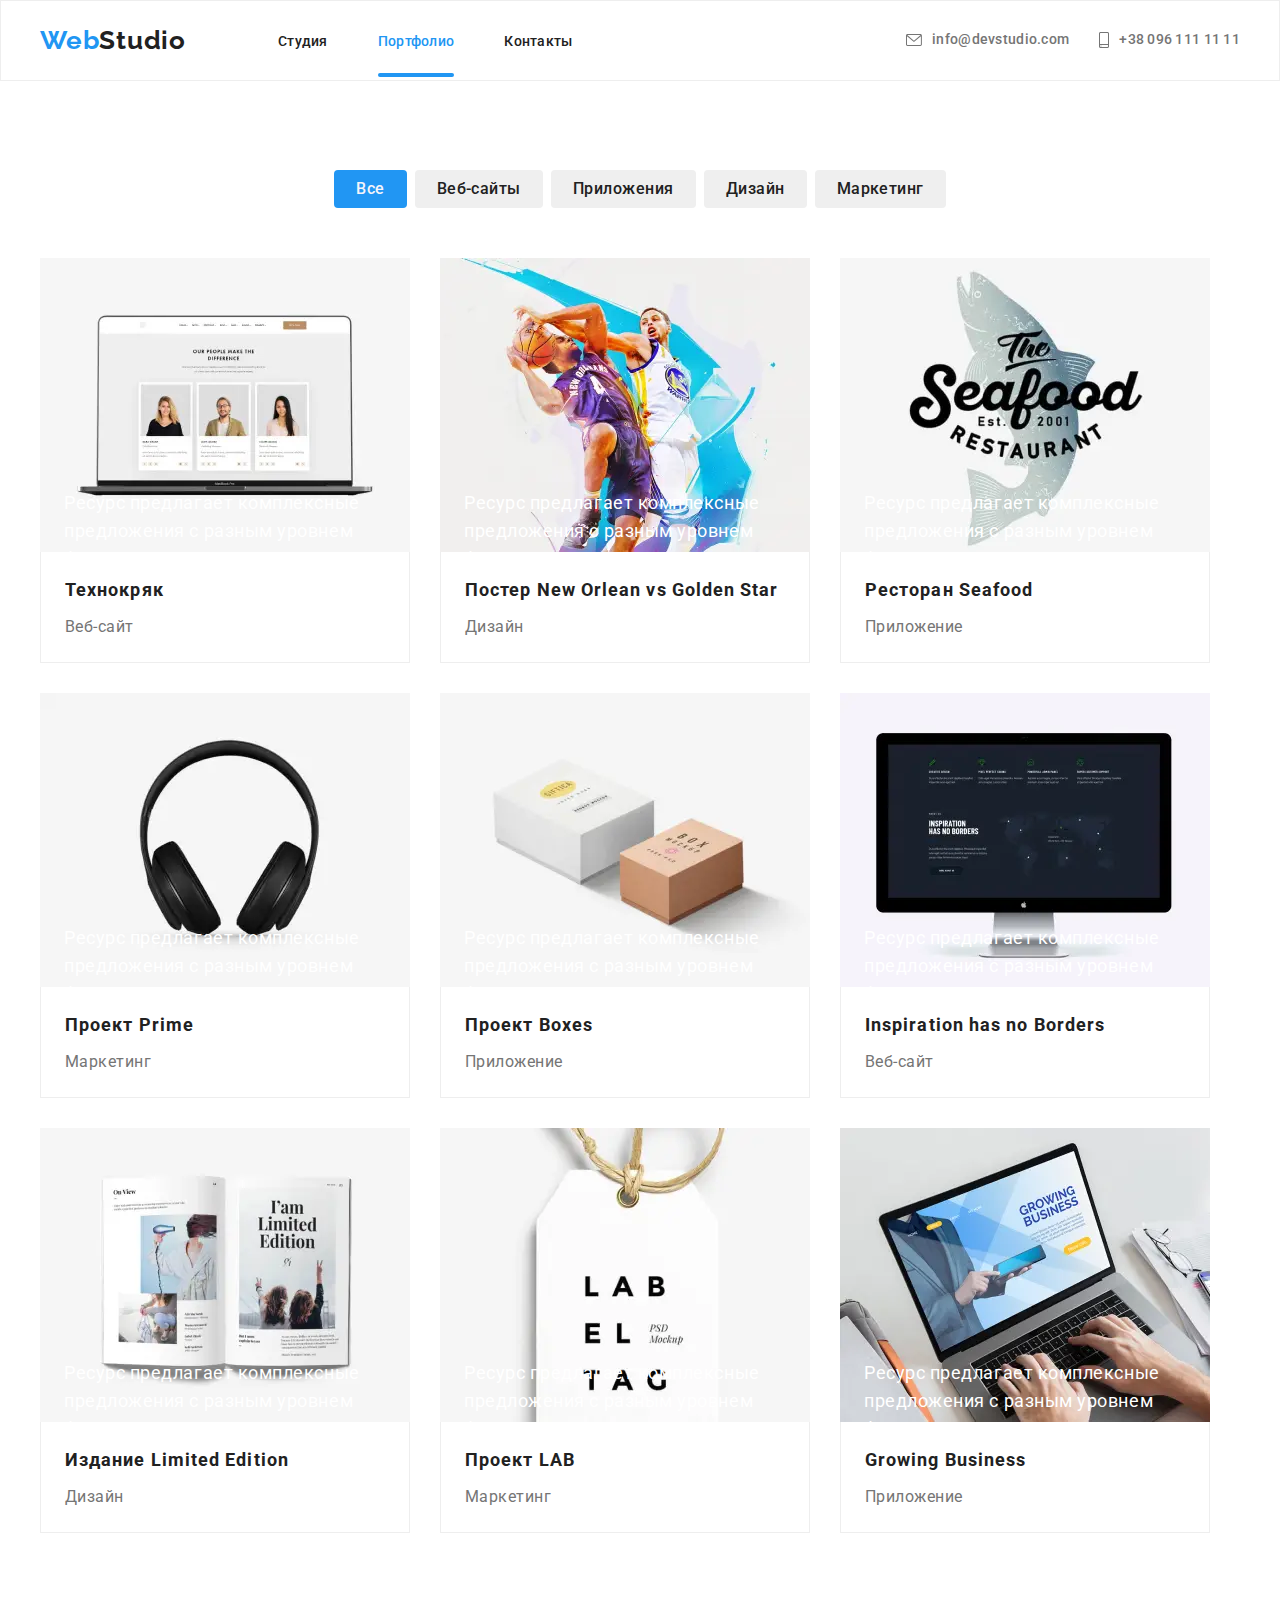
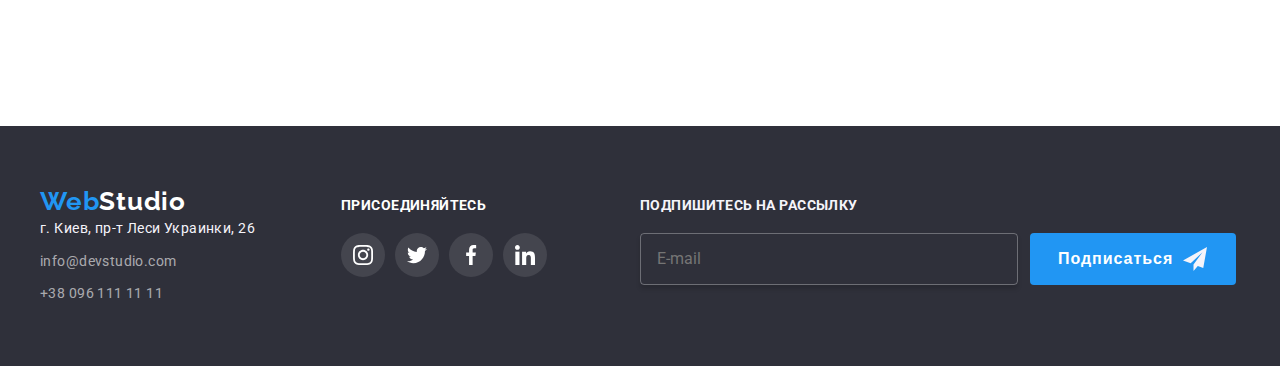
==== commit 2ffab4df: "финальные правки" ====
--- a/portfolio.html
+++ b/portfolio.html
@@ -131,6 +131,7 @@
     <div class="container">
         <ul class="list portfolio-department-list">
             <li class="portfolio-department-list__item">
+                <!-- <a class="portfolio-department__link" href=""> -->
                 <div class="project-wrapper">
                     <picture>
                         <source 
@@ -165,7 +166,7 @@
                                 srcset="./images/img-8-mobile.jpg 1x, ./images/img-8-mobile@2x.jpg 2x"
                                 media="(max-width: 767px)"
                             />
-                        <img src="images/img-8.jpg" alt="Технокряк" width="370" height="294">
+                        <img src="images/img-8.jpg" alt="Технокряк" width="450" height="294">
                     </picture>
                 <div class="project-overlay">
                     <div class="project-text">
@@ -177,6 +178,7 @@
                 <h3 class="img-description">Технокряк</h3>
                 <p class="department">Веб-сайт</p>
             </div>
+        <!-- </a> -->
             </li>
             <li class="portfolio-department-list__item">
                 <div class="project-wrapper">
@@ -213,7 +215,7 @@
                                 srcset="./images/img-9-mobile.jpg 1x, ./images/img-9-mobile@2x.jpg 2x"
                                 media="(max-width: 767px)"
                             />
-                        <img src="images/img-9.jpg" alt="Постер New Orlean vs Golden Star" width="370" height="294">
+                        <img src="images/img-9.jpg" alt="Постер New Orlean vs Golden Star" width="450" height="294">
                     </picture>
                 <div class="project-overlay">
                     <div class="project-text">
@@ -261,7 +263,7 @@
                                 srcset="./images/img-10-mobile.jpg 1x, ./images/img-10-mobile@2x.jpg 2x"
                                 media="(max-width: 767px)"
                             />
-                        <img src="images/img-10.jpg" alt="Ресторан Seafood" width="370" height="294">
+                        <img src="images/img-10.jpg" alt="Ресторан Seafood" width="450" height="294">
                     </picture>
                 <div class="project-overlay">
                     <div class="project-text">
@@ -309,7 +311,7 @@
                                 srcset="./images/img-11-mobile.jpg 1x, ./images/img-11-mobile@2x.jpg 2x"
                                 media="(max-width: 767px)"
                             />
-                        <img src="images/img-11.jpg" alt="Проект Prime" width="370" height="294">
+                        <img src="images/img-11.jpg" alt="Проект Prime" width="450" height="294">
                     </picture>
                 <div class="project-overlay">
                     <div class="project-text">
@@ -357,7 +359,7 @@
                                 srcset="./images/img-12-mobile.jpg 1x, ./images/img-12-mobile@2x.jpg 2x"
                                 media="(max-width: 767px)"
                             />
-                        <img src="images/img-12.jpg" alt="Проект Boxes" width="370" height="294">
+                        <img src="images/img-12.jpg" alt="Проект Boxes" width="450" height="294">
                     </picture>
                 <div class="project-overlay">
                     <div class="project-text">
@@ -405,7 +407,7 @@
                                 srcset="./images/img-13-mobile.jpg 1x, ./images/img-13-mobile@2x.jpg 2x"
                                 media="(max-width: 767px)"
                             />
-                        <img src="images/img-13.jpg" alt="Inspiration has no Borders" width="370" height="294">
+                        <img src="images/img-13.jpg" alt="Inspiration has no Borders" width="450" height="294">
                     </picture>
                 <div class="project-overlay">
                     <div class="project-text">
@@ -453,7 +455,7 @@
                                 srcset="./images/img-14-mobile.jpg 1x, ./images/img-14-mobile@2x.jpg 2x"
                                 media="(max-width: 767px)"
                             />
-                        <img src="images/img-14.jpg" alt="Издание Limited Edition" width="370" height="294">
+                        <img src="images/img-14.jpg" alt="Издание Limited Edition" width="450" height="294">
                     </picture>
                 <div class="project-overlay">
                     <div class="project-text">
@@ -501,7 +503,7 @@
                                 srcset="./images/img-15-mobile.jpg 1x, ./images/img-15-mobile@2x.jpg 2x"
                                 media="(max-width: 767px)"
                             />
-                        <img src="images/img-15.jpg" alt="Проект LAB" width="370" height="294">
+                        <img src="images/img-15.jpg" alt="Проект LAB" width="450" height="294">
                     </picture>
                 <div class="project-overlay">
                     <div class="project-text">
@@ -549,7 +551,7 @@
                                 srcset="./images/img-16-mobile.jpg 1x, ./images/img-16-mobile@2x.jpg 2x"
                                 media="(max-width: 767px)"
                             />
-                        <img src="images/img-16.jpg" alt="Growing Business" width="370" height="294">
+                        <img src="images/img-16.jpg" alt="Growing Business" width="450" height="294">
                     </picture>
                 <div class="project-overlay">
                     <div class="project-text">
@@ -570,10 +572,16 @@
     <div class="container footer-container">
         <div class="footer-info">
             <a class="logo logo-footer link" href="" lang="en"><span class="logo logo-accent">Web</span>Studio</a>
-            <a class="address link" href="https://goo.gl/maps/DmMxGW5ZQL83qcNfA">м. Киев, пр-т Леси Украинки, 26</a>
-            <a class="contact-email-footer link" href="mailto:info@devstudio.com">info@devstudio.com</a>
-            <a class="contact-number-footer link" href="tel:+380961111111">+38 096
-                111 11 11</a>
+            <address class="address">
+                <ul class="list footer-list">
+                    <li class="footer-list__item"><a class="street link" href="https://goo.gl/maps/DmMxGW5ZQL83qcNfA"
+                            target="_blank" rel="noopener noreferrer">г. Киев, пр-т Леси Украинки, 26</a></li>
+                    <li class="footer-list__item"><a class="contact link"
+                            href="mailto:info@devstudio.com">info@devstudio.com</a></li>
+                    <li class="footer-list__item"><a class="contact link" href="tel:+380961111111">+38 096
+                            111 11 11</a></li>
+                </ul>
+            </address>
         </div>
     <div class="footer-join ">
         <p class="join-name">присоединяйтесь</p>
--- a/css/main.min.css
+++ b/css/main.min.css
@@ -1,2 +1,2 @@
-:root{--primary-text-color: #212121;--secondary-text-color: #757575;--black-second-color: #000000;--accent-color: #2196f3;--background-color-white: #ffffff;--links-footer-color: rgba(255, 255, 255, 0.6);--hero-background-grey: #2f303a;--botton-background-color: #f5f4fa;--team-background-color: #f5f4fa;--botton-hover-blue: #188ce8;--social-links-color: #afb1b8;--border-color: #eeeeee;--timing-function: cubic-bezier(0.4, 0, 0.2, 1);--primary-font-family: Roboto, sans-serif}.visually-hidden{position:absolute;width:1px;height:1px;margin:-1px;border:0;padding:0;white-space:nowrap;clip-path:inset(100%);clip:rect(0 0 0 0);overflow:hidden}body{font-family:'Roboto', sans-serif;font-family:'Roboto';margin:0;padding:0}h1,h2,h3,h4,h5,h6,p{margin-top:0;margin-bottom:0}ul,ol{margin-top:0;margin-bottom:0;padding-left:0}img{display:block;max-width:100%;height:auto}address{font-style:normal}.list{list-style:none}.link{text-decoration:none}@media screen and (min-width: 1200px){.section{padding-top:94px;padding-bottom:94px}}@media screen and (max-width: 1199px){.section{padding-top:60px;padding-bottom:60px}}.section.third-section{padding-top:0px}.section__titles{font-weight:700;font-size:36px;line-height:1.16;text-align:center;letter-spacing:0.03em;color:#212121;margin-bottom:50px}@media screen and (min-width: 1200px){.section__titles{font-size:36px;line-height:42px}}@media screen and (max-width: 1199px){.section__titles{font-size:28px;line-height:33px;margin-bottom:30px}}.container{max-width:1200px;padding-left:15px;padding-right:15px;margin-left:auto;margin-right:auto}.header__container{display:flex;align-items:center}.container{padding-left:15px;padding-right:15px;margin-left:auto;margin-right:auto}@media screen and (min-width: 480px){.container{width:480px}}@media screen and (min-width: 768px){.container{width:768px}}@media screen and (min-width: 1200px){.container{width:1200px}}.logo-header{font-family:"Raleway";font-style:normal;font-weight:bold;font-size:26px;line-height:1.19;margin-right:92px;letter-spacing:0.03em;color:var(--primary-text-color)}.logo-accent{font-family:"Raleway";font-style:normal;font-weight:bold;font-size:26px;line-height:1.19;letter-spacing:0.03em;color:var(--accent-color)}.logo-footer{width:145px;height:31px;font-family:"Raleway";font-style:normal;font-weight:bold;font-size:26px;line-height:1.19;letter-spacing:0.03em;color:var(--background-color-white)}.our-team{margin-bottom:50px;font-weight:bold;font-size:36px;line-height:1.16;text-align:center;letter-spacing:0.03em;color:var(--primary-text-color)}.backdrop{position:fixed;top:0;left:0;width:100vw;height:100vh;background-color:rgba(0,0,0,0.2);transition:opacity 500ms linear, visibility 500ms linear}.backdrop.is-hidden{opacity:0;visibility:hidden;pointer-events:none}.modal{position:absolute;top:50%;left:50%;transform:translate(-50%, -50%);width:528px;background-color:var(--background-color-white);padding:40px;box-shadow:0px 1px 3px rgba(0,0,0,0.12),0px 1px 1px rgba(0,0,0,0.14),0px 2px 1px rgba(0,0,0,0.2);border-radius:4px;transform:translate(-50%, -50%) scale(1);opacity:1;transition:transform 250ms cubic-bezier(0.4, 0, 0.2, 1),opacity 250ms cubic-bezier(0.4, 0, 0.2, 1)}@media screen and (max-width: 1199px){.modal{width:450px;height:609px}}.backdrop.is-hidden .modal{transform:translate(-50%, -50%) scale(0.4);opacity:0}.backdrop .modal{transform:translate(-50%, -50%) scale(1);opacity:1}.modal-close-btn{position:absolute;top:8px;right:8px;display:flex;justify-content:center;align-items:center;width:30px;height:30px;border-radius:50%;border:1px solid rgba(0,0,0,0.1);background-color:transparent;padding:0;cursor:pointer}.modal-close-btn:hover .modal-close-icon,.modal-close-btn:focus .modal-close-icon{fill:var(--accent-color)}.modal-close-icon:hover,.modal-close-icon:focus{fill:var(--accent-color);transition:fill 250ms var(--timing-function)}.contact-form-title{font-weight:700;font-size:20px;line-height:23px;text-align:center;letter-spacing:0.03em;color:var(--primary-text-color)}@media screen and (max-width: 1199px){.contact-form-title{width:370px;display:flex;text-align:center;font-size:20px;line-height:30px}}.contact-form{margin-bottom:12px}.contact-form-field{display:block;position:relative;margin-bottom:10px}.contact-form-data{font-family:'Roboto';font-style:normal;font-weight:400;font-size:12px;line-height:14px;letter-spacing:0.01em;color:var(--secondary-text-color)}.contact-form-input-wrapper{position:relative;display:block;margin-top:4px}.contact-form-input{width:100%;height:40px;padding-left:42px;border:1px solid rgba(33,33,33,0.2);border-radius:4px;transition:250ms var(--timing-function)}.contact-form-input:focus{outline:none;border-color:var(--accent-color)}.contact-form-icon{position:absolute;top:50%;left:12px;transform:translateY(-50%);display:block;transition:250ms var(--timing-function)}.contact-form-input:focus+.contact-form-icon{fill:var(--accent-color)}.contact-form-message{width:100%;height:120px;margin-top:4px;padding:12px 16px;resize:none;border:1px solid rgba(33,33,33,0.2);border-radius:4px;transition:250ms var(--timing-function)}.contact-form-message:focus{outline:none;border-color:var(--accent-color)}.contact-form-message::placeholder{font-weight:400;font-size:12px;line-height:14px;letter-spacing:0.01em;color:rgba(117,117,117,0.5)}.contact-form-checkbox-wrapper{margin-bottom:30px}.contatc-form-checkbox-label{display:flex;align-items:center;justify-content:center;font-weight:400;font-size:14px;line-height:24px;letter-spacing:0.03em;color:var(--secondary-text-color)}.contatc-form-checkbox-label::before{display:inline-block;width:16px;height:15px;border:2px solid #555555;border-radius:2px;cursor:pointer;content:"";margin-right:10px}.contact-form-checkbox:focus+.contatc-form-checkbox-label::before{outline:1px solid var(--accent-color)}.contact-form-checkbox:checked+.contatc-form-checkbox-label::before{background-image:url("../images/icons/checkbox.svg");background-color:var(--accent-color);box-shadow:0 0 0 4px var(--background-color-white);background-size:cover;border-color:var(--accent-color)}@media screen and (max-width: 1199px){.contatc-form-checkbox-label{font-size:12px;line-height:14px}}.terms{color:var(--accent-color)}.contact-form-submit-btn{display:block;margin:0 auto;padding:10px 56px;border-radius:4px;background-color:var(--accent-color);box-shadow:0px 4px 4px rgba(0,0,0,0.15);font-family:"Roboto";font-style:normal;font-weight:700;font-size:16px;line-height:1.88;cursor:pointer;align-items:center;text-align:center;letter-spacing:0.06em;color:var(--background-color-white);border:none}.contact-form-submit-btn:hover{background-color:var(--botton-hover-blue)}.services-btn{min-width:200px;padding:10px 32px;border-radius:4px;margin:0 auto;background-color:var(--accent-color);box-shadow:0px 4px 4px rgba(0,0,0,0.15);font-family:"Roboto";font-style:normal;font-weight:700;font-size:16px;line-height:1.87;cursor:pointer;display:flex;align-items:center;text-align:center;letter-spacing:0.06em;color:var(--background-color-white);border:none}.services-btn:hover,.services-btn:focus{background-color:var(--botton-hover-blue)}.portfolio-btn{padding:6px 22px;border:none;border-radius:4px;font-family:"Roboto";font-style:normal;font-weight:500;font-size:16px;line-height:1.62;text-align:center;letter-spacing:0.03em;color:var(--primary-text-color);cursor:pointer;border:none;transition:color 250ms var(--timing-function),background-color 250ms var(--timing-function)}.portfolio-btn:hover,.portfolio-btn:focus{background:var(--accent-color);box-shadow:0px 3px 1px rgba(0,0,0,0.1),0px 1px 2px rgba(0,0,0,0.08),0px 2px 2px rgba(0,0,0,0.12);color:var(--background-color-white)}.portfolio-btn-active{background-color:var(--accent-color);color:var(--botton-background-color);font-family:'Roboto';font-weight:500;font-size:16px;line-height:26px;text-align:center;letter-spacing:0.03em;cursor:pointer;padding:6px 22px;border-radius:4px;border:transparent}.subscribe-btn{display:flex;align-items:center;text-align:center;padding:10px 28px;width:200px;font-weight:700;font-size:16px;line-height:1.88;letter-spacing:0.06em;color:var(--background-color-white);background-color:var(--accent-color);border-color:var(--accent-color);box-shadow:0pc 4px 4px rgba(0,0,0,0.15);border-radius:4px;transition:backgroudn-color 250ms var(--timing-function);cursor:pointer;border:none;margin-right:auto;margin-left:auto}.subscribe-btn:hover,.subscribe-btn:focus{background-color:var(--botton-hover-blue)}@media screen and (min-width: 768px){.footer-join{margin-bottom:102px}}@media screen and (min-width: 1200px){.footer-join{margin-bottom:0}}.join-list{display:flex;justify-content:center;align-items:center}@media screen and (max-width: 767px){.join-list{margin-bottom:60px}}.join-list__item:not(:last-child){margin-right:10px}.join-list__link{display:flex;align-items:center;justify-content:center;width:44px;height:44px;background:rgba(255,255,255,0.1);border-radius:50%;transition:background-color 250ms var(--timing-function)}.join-list__link:hover,.join-list__link:focus{background-color:var(--accent-color)}.join-name{font-family:'Roboto';font-style:normal;font-weight:700;font-size:14px;line-height:16px;letter-spacing:0.03em;text-transform:uppercase;padding-bottom:20px;color:#FFFFFF;position:relative;right:30px}@media screen and (max-width: 767px){.join-name{text-align:center;right:0;margin-top:60px}}@media screen and (max-width: 1199px){.join-name{text-align:center;right:0}}.join-list__link{background-color:rgba(255,255,255,0.1)}.join-icon{fill:var(--background-color-white)}.join-list{display:flex}.join-list__item:not(:last-child){margin-right:10px}.join-list__link{display:flex;align-items:center;justify-content:center;width:44px;height:44px;background:rgba(255,255,255,0.1);border-radius:50%;transition:background-color 250ms var(--timing-function)}.join-list__link:hover,.join-list__link:focus{background-color:var(--accent-color)}@media screen and (max-width: 767px){.subscribe-content{display:contents}}@media screen and (min-width: 1200px){.subscribe-content{display:flex;flex-direction:column;align-items:flex-start;margin-left:94px}}@media screen and (max-width: 767px){.subscribe-block{display:flex;flex-direction:column;align-content:center;flex-wrap:wrap;align-items:center}}@media screen and (max-width: 1199px){.subscribe-block{display:flex;flex-direction:column;align-content:center;flex-wrap:wrap;align-items:center}}@media screen and (min-width: 1200px){.subscribe-block{display:flex}}.subscribe-title{font-family:'Roboto';font-style:normal;font-weight:700;font-size:14px;line-height:16px;letter-spacing:0.03em;text-transform:uppercase;color:#FFFFFF;margin-bottom:20px}@media screen and (max-width: 767px){.subscribe-title{text-align:center}}.subscribe-icon{margin-left:10px;fill:var(--background-color-white)}.subscribe-email{position:static;border:1px solid rgba(255,255,255,0.3);filter:drop-shadow(0px 4px 4px rgba(0,0,0,0.15));border-radius:4px;background-color:transparent;color:#FFFFFF;width:358px;height:50px;padding-left:16px}@media screen and (max-width: 767px){.subscribe-email{width:100%;margin-bottom:20px;max-width:450px}}@media screen and (min-width: 768px){.subscribe-email{width:450px;margin-bottom:20px}}@media screen and (min-width: 1200px){.subscribe-email{width:358px}}.header{position:relative;padding-top:25px;padding-bottom:25px;border:1px solid var(--border-color)}.header__container{display:flex;justify-content:space-between;align-items:center}@media screen and (max-width: 767px){.header__container>.header-hidden{display:none}}.header-hidden{margin-left:auto}@media screen and (max-width: 1199px){.contact-email{display:flex;margin-bottom:10px}}@media screen and (max-width: 767px){.nav-list{display:none}.header-list{display:none}.mobile-menu-btn{background-color:transparent;border:none;padding:0;line-height:0}.mobile-menu-btn__icon{fill:#212121}.mobile-menu{position:fixed;top:0;left:0;width:100%;height:100%;z-index:999;padding:40px;transform:translateX(100%);transition:transform 250ms ease-in-out;display:flex;flex-direction:column;background-color:#fff}}@media screen and (max-width: 767px) and (min-width: 768px){.mobile-menu{opacity:0;visibility:hidden;pointer-events:none}}@media screen and (max-width: 767px){.mobile-menu.is-open{transform:translateX(0)}.mobile-menu__nav{display:block;margin-left:40px}.mobile-menu__item:not(:last-child){margin-bottom:32px}.mobile-menu__link{font-family:'Roboto';font-style:normal;font-weight:500;font-size:40px;line-height:47px;letter-spacing:0.02em;color:var(--primary-text-color);transition:color 250ms cubic-bezier(0.4, 0, 0.2, 1);padding-bottom:28px}.mobile-menu__link:hover,.mobile-menu__link:focus{color:var(--accent-color)}.mobile-menu__link.active{color:var(--accent-color)}.mobile_menu__contacts{margin-bottom:64px;margin-left:40px;margin-top:auto}.mobile-menu__contact-link-tel{font-family:'Roboto';font-style:normal;font-weight:500;font-size:34px;line-height:40px;letter-spacing:0.02em;color:var(--accent-color)}.mobile-menu__contact-link-email{font-family:'Roboto';font-style:normal;font-weight:500;font-size:24px;line-height:28px;letter-spacing:0.02em;color:var(--secondary-text-color)}.mobile-menu__socials{display:flex;align-items:center;margin-left:40px}.mobile-menu__socials-item:not(:last-child){padding-left:0;padding-right:10px;border-right:1px solid rgba(33,33,33,0.2)}.mobile-menu__socials-item:not(:first-child){padding-left:10px}.mobile-menu__socials-link{font-family:'Roboto';font-style:normal;font-weight:500;font-size:18px;line-height:22px;letter-spacing:0.02em;color:var(--accent-color)}.mobile-menu.is-open{opacity:1;visibility:visible;pointer-events:auto}.mobile-menu__close-btn{position:absolute;top:21px;right:15px;display:flex;justify-content:center;align-items:center;width:18px;height:18px;background-color:transparent;border-color:transparent;border:none;padding:0;line-height:0;cursor:pointer}.mobile-menu__close-btn:hover .mobile-menu__close-icon,.mobile-menu__close-btn:focus .mobile-menu__close-icon{fill:var(--accent-color)}.mobile-menu__close-icon:hover,.mobile-menu__close-icon:focus{fill:var(--accent-color);top:0;right:0;cursor:pointer;transition:fill 250ms var(--timing-function)}.mobile-menu__container{position:fixed;top:0;left:0;width:100%;height:100%;padding-top:48px;padding-bottom:48px;display:flex;flex-direction:column}}@media screen and (min-width: 768px){.header{padding-top:24px;padding-bottom:24px;border:1px solid var(--border-color)}.navigation{display:flex;align-items:center}.nav-list{display:flex;align-items:center}.header-list{align-items:center;margin-left:auto}.mobile-menu-btn{display:none}.mobile-menu{display:none}.logo-header{font-family:"Raleway";font-style:normal;font-weight:bold;font-size:24px;line-height:1.16;margin-right:88px;letter-spacing:0.03em;color:var(--primary-text-color)}.logo-accent{font-family:"Raleway";font-style:normal;font-weight:bold;font-size:24px;line-height:1,16;letter-spacing:0.03em;color:var(--accent-color)}.nav-list__item:not(:last-child){margin-right:50px}.nav-list__link{position:relative;font-weight:500;font-size:14px;line-height:1.14;letter-spacing:0.02em;color:var(--primary-text-color);transition:color 250ms cubic-bezier(0.4, 0, 0.2, 1);padding-bottom:28px}.nav-list__link:hover,.nav-list__link:focus{color:var(--accent-color)}.nav-list__link.active{color:var(--accent-color)}.navigation.nav-list__link{position:relative;display:block;padding-top:32px;padding-bottom:32px}.navigation .nav-list__link.active::after{position:absolute;bottom:0;left:0;content:"";display:block;width:100%;height:4px;border-radius:2px;background-color:#2196f3}.header-icon__email{width:14px;height:10px;margin-right:8px}.header-icon__tel{width:10px;height:14px;margin-right:8px}.contact-email{display:flex;align-items:center;font-family:'Roboto';font-weight:500;font-size:12px;line-height:1.16;letter-spacing:0.02em;margin-left:auto;color:var(--secondary-text-color);transition:color 250ms var(--timing-function)}.contact-email:hover,.contact-email:focus{color:var(--accent-color)}.contact-number{display:flex;align-items:center;font-family:'Roboto';font-weight:500;font-size:12px;line-height:1.16;letter-spacing:0.02em;color:var(--secondary-text-color);transition:color 250ms cubic-bezier(0.4, 0, 0.2, 1)}.contact-number:hover,.contact-number:focus{color:var(--accent-color)}}@media screen and (min-width: 1200px){.header{padding-top:24px;padding-bottom:24px;border:1px solid var(--border-color)}.container{max-width:1200px;padding-left:15px;padding-right:15px;margin-left:auto;margin-right:auto}.header__container{display:flex;align-items:center}.navigation{display:flex;align-items:center}.nav-list{display:flex;align-items:center}.logo-header{font-family:"Raleway";font-style:normal;font-weight:bold;font-size:26px;line-height:1.19;margin-right:92px;letter-spacing:0.03em;color:var(--primary-text-color)}.logo-accent{font-family:"Raleway";font-style:normal;font-weight:bold;font-size:26px;line-height:1, 19;letter-spacing:0.03em;color:var(--accent-color)}.nav-list__item:not(:last-child){margin-right:50px}.nav-list__link{position:relative;font-weight:500;font-size:14px;line-height:1.14;letter-spacing:0.02em;color:var(--primary-text-color);transition:color 250ms cubic-bezier(0.4, 0, 0.2, 1);padding-bottom:28px}.nav-list__link:hover,.nav-list__link:focus{color:var(--accent-color)}.nav-list__link.active{color:var(--accent-color)}.navigation.nav-list__link{position:relative;display:block;padding-top:32px;padding-bottom:32px}.navigation .nav-list__link.active::after{position:absolute;bottom:0;left:0;content:"";display:block;width:100%;height:4px;border-radius:2px;background-color:#2196f3}.header-icon__email{width:16px;height:12px;margin-right:10px}.header-icon__tel{width:10px;height:16px;margin-right:10px}.header-list{display:flex;align-items:center;margin-left:auto}.contact-email{display:flex;align-items:center;font-family:'Roboto';font-weight:500;font-size:14px;line-height:1.14;letter-spacing:0.02em;margin-left:auto;margin-right:30px;color:var(--secondary-text-color);transition:color 250ms var(--timing-function)}.contact-email:hover,.contact-email:focus{color:var(--accent-color)}.contact-number{display:flex;align-items:center;font-family:'Roboto';font-weight:500;font-size:14px;line-height:1.14;letter-spacing:0.02em;color:var(--secondary-text-color);transition:color 250ms cubic-bezier(0.4, 0, 0.2, 1)}.contact-number:hover,.contact-number:focus{color:var(--accent-color)}.header-icon{fill:currentColor;margin-right:10px}}.main-section{display:flex;align-items:center}@media screen and (min-width: 480px){.main-section{height:400px}}@media screen and (min-width: 768px){.main-section{height:400px}}@media screen and (min-width: 1200px){.main-section{height:600px}}.main-section__bg{background:linear-gradient(rgba(47,48,58,0.4), rgba(47,48,58,0.4)),url(/images/hero/bg-mobile.png);background-size:cover;background-repeat:no-repeat;background-position:center}@media (min-device-pixel-ratio: 2), (min-resolution: 192dpi), (min-resolution: 2dppx){.main-section__bg{background:linear-gradient(rgba(47,48,58,0.4), rgba(47,48,58,0.4)),url(/images/hero/bg-mobile@2x.png);background-size:cover;background-repeat:no-repeat;background-position:center}}@media screen and (min-width: 768px){.main-section__bg{background:linear-gradient(rgba(47,48,58,0.4), rgba(47,48,58,0.4)),url(/images/hero/bg-tablet.png);background-size:cover;background-repeat:no-repeat;background-position:center}}@media screen and (min-width: 768px) and (min-device-pixel-ratio: 2), screen and (min-width: 768px) and (min-resolution: 192dpi), screen and (min-width: 768px) and (min-resolution: 2dppx){.main-section__bg{background:linear-gradient(rgba(47,48,58,0.4), rgba(47,48,58,0.4)),url(/images/hero/bg-tablet@2x.png);background-size:cover;background-repeat:no-repeat;background-position:center}}@media screen and (min-width: 1200px){.main-section__bg{background:linear-gradient(rgba(47,48,58,0.4), rgba(47,48,58,0.4)),url(/images/hero/bg.png);background-size:cover;background-repeat:no-repeat;background-position:center}}@media screen and (min-width: 1200px) and (min-device-pixel-ratio: 2), screen and (min-width: 1200px) and (min-resolution: 192dpi), screen and (min-width: 1200px) and (min-resolution: 2dppx){.main-section__bg{background:linear-gradient(rgba(47,48,58,0.4), rgba(47,48,58,0.4)),url(/images/hero/bg@2x.png);background-size:cover;background-repeat:no-repeat;background-position:center}}.main-section__title{width:696px;font-family:'Roboto';font-style:normal;font-weight:900;font-size:44px;line-height:1.36;text-align:center;letter-spacing:0.06em;text-transform:uppercase;color:var(--background-color-white);display:flex;margin:0 auto;margin-bottom:30px}@media screen and (max-width: 1199px){.main-section__title{font-size:26px;line-height:42px;width:360px}}.second-section{padding-top:94px;padding-bottom:94px}@media screen and (max-width: 1199px){.second-section{padding-top:60px;padding-bottom:60px}}.peculiarities-flex{display:flex;flex-wrap:wrap}.peculiarities-list{justify-content:center;grid-gap:30px}@media screen and (min-width: 480px){.peculiarities-list__item{width:450px}}@media screen and (min-width: 768px){.peculiarities-list__item{width:354px}}@media screen and (min-width: 1200px){.peculiarities-list__item{width:270px}}.peculiarities-list__div{display:flex;height:120px;align-items:center;justify-content:center;flex-direction:column;margin-bottom:30px;background:#F5F4FA}@media screen and (min-width: 480px){.peculiarities-list__div{width:450px}}@media screen and (min-width: 768px){.peculiarities-list__div{width:354px}}@media screen and (min-width: 1200px){.peculiarities-list__div{width:270px}}.peculiarities-list__logo{align-items:center}.peculiarities{margin-bottom:10px;font-weight:700;font-size:14px;line-height:1.14;text-transform:uppercase;text-align:center}@media screen and (min-width: 768px){.peculiarities{text-align:left}}.features{font-size:14px;line-height:1.71;font-weight:400;letter-spacing:0.03em;color:var(--secondary-text-color)}.third-section{margin-left:auto;margin-right:auto}@media screen and (max-width: 1199px){.third-section{display:none}}.about-us{margin-bottom:50px;min-width:376px;height:42px;font-weight:bold;font-size:36px;line-height:1.16;text-align:center;letter-spacing:0.03em;color:var(--primary-text-color)}.about-us__list{display:flex;align-items:center;margin-left:-30px;margin-bottom:-30px}.about-us__list-item{position:relative;flex-basis:calc(100% - 90px)/3;margin-left:30px;margin-bottom:30px}.about-us__lable{position:absolute;bottom:0;left:0;width:100%;text-align:center;background:rgba(47,48,58,0.8)}.about-us__paragraph{display:inline-block;padding:27px 0;font-weight:700;font-size:14px;text-align:center;letter-spacing:0.03em;text-transform:uppercase;color:var(--background-color-white)}.fourth-section{background:var(--team-background-color)}.our-team__list{display:flex;justify-content:space-between;margin:0;padding:0;flex-wrap:wrap;justify-content:center}.our-team__list-item{background:#FFFFFF;box-shadow:0px 1px 3px rgba(0,0,0,0.12),0px 1px 1px rgba(0,0,0,0.14),0px 2px 1px rgba(0,0,0,0.2);border-radius:0px 0px 4px 4px}@media screen and (max-width: 767px){.our-team__list-item{width:450px;height:622px;margin-bottom:30px}}@media screen and (min-width: 768px){.our-team__list-item{width:354px;height:536px;margin-bottom:30px}}@media screen and (max-width: 767px){.our-team__list-item:nth-child(4){margin-bottom:0}}@media screen and (max-width: 768px){.our-team__list-item:nth-child(3){margin-bottom:30px}}@media screen and (min-width: 768px){.our-team__list-item:last-child,.our-team__list-item:nth-child(3){margin-bottom:0}}.our-team__list-item:not(:last-child){margin-right:30px}@media screen and (max-width: 767px){.our-team__list-item:not(:last-child){margin-right:0}}@media screen and (max-width: 1199px){.our-team__list-item:nth-child(2){margin-right:0}}@media screen and (max-width: 767px){.our-team__list-img{width:450px;height:460px}}@media screen and (min-width: 767px){.our-team__list-img{width:354px;height:374px}}.our-team__wrapper{padding-top:30px;padding-bottom:30px}.team-members{font-weight:500;font-size:16px;line-height:1.18;text-align:center;letter-spacing:0.03em;color:var(--primary-text-color);margin-bottom:10px}.members-positions{font-weight:400;font-size:16px;line-height:1.18;text-align:center;letter-spacing:0.03em;color:var(--secondary-text-color);margin-bottom:16px}.social-list{display:flex;justify-content:center;align-items:center}.social-list__item:not(:last-child){margin-right:10px}.social-list__link{display:flex;align-items:center;justify-content:center;width:44px;height:44px;background-color:var(--background-color-white);border-radius:50%;transition:250ms ease}.social-list__link:hover,.social-list__link:focus{background-color:var(--accent-color);transition:250ms var(--timing-function)}.social-list__icon{fill:var(--social-links-color);transition:fill 250ms var(--timing-function)}.social-list__link:hover .social-list__icon,.social-list__link:focus .social-list__icon{fill:var(--background-color-white)}@media screen and (max-width: 1199px){.fift-section{padding-top:60px;padding-bottom:60px}}.clients-list{display:flex;flex-wrap:wrap;justify-content:center;cursor:pointer;gap:30px}@media screen and (max-width: 767.98px){.clients-list{display:grid;grid-template-columns:1fr 1fr;grid-gap:30px;justify-content:center}}@media screen and (min-width: 1200px){.clients-list{display:flex;flex-wrap:nowrap;justify-content:center}}@media screen and (min-width: 768px){.clients-list{display:flex}}.clients-list__item{padding:0}.clients-list__link{box-sizing:border-box;border:1px solid var(--social-links-color);border-radius:4px;height:92px;fill:var(--social-links-color);display:flex;align-items:center;justify-content:center;transition:250ms ease}@media screen and (max-width: 767px){.clients-list__link{max-width:210px}}@media screen and (min-width: 768px){.clients-list__link{width:226px}}@media screen and (min-width: 1200px){.clients-list__link{width:170px}}.clients-list__link:hover{border-color:var(--accent-color);transition:transform 250ms cubic-bezier(0.4, 0, 0.2, 1)}.clients-list__link:focus{border-color:var(--accent-color);transition:transform 250ms cubic-bezier(0.4, 0, 0.2, 1)}.clients-list__link:hover{fill:var(--accent-color)}.clients-list__link:focus{fill:var(--accent-color)}.footer{background:var(--hero-background-grey);align-items:center;display:flex;justify-content:center;padding-top:60px;padding-bottom:60px}@media screen and (min-width: 768px){.footer{text-align:center}}@media screen and (max-width: 767px){.footer>.footer-container{display:flex;flex-direction:column}}@media screen and (min-width: 1200px){.footer>.footer-container{display:flex;align-items:center}}@media screen and (min-width: 768px){.footer>.footer-container{display:flex;flex-wrap:wrap;justify-content:center}}.footer-list{display:flex;flex-direction:column;align-items:center;text-align:center}.footer-info{display:flex;flex-direction:column;margin-right:165px;margin-bottom:60px}@media screen and (min-width: 1200px){.footer-info{margin-right:70px;margin-bottom:0;display:flex}}@media screen and (max-width: 767px){.footer-info{display:flex;align-items:center;text-align:center;margin-right:0;margin-bottom:0}}@media screen and (min-width: 768px){.footer-info{display:flex;text-align:center;align-items:center}}@media screen and (min-width: 1200px){.logo-footer{text-align:left}}.address{font-style:normal;font-weight:400;font-size:14px;line-height:1.71;letter-spacing:0.03em;color:var(--background-color-white);margin-top:20px;margin-bottom:9px}.contact-email-footer,.contact-number-footer{font-weight:400;font-size:14px;line-height:1.71;letter-spacing:0.03em;color:rgba(255,255,255,0.6);display:flex;margin-bottom:9px;transition:250ms ease}.contact-number-footer{margin:0}.contact-number-footer:hover,.contact-email-footer:hover{color:var(--accent-color);transition:transform 250ms var(--timing-function)}.btn-section{background-color:var(--secondary-color);padding-top:89px;padding-bottom:99px}@media screen and (max-width: 1199.98px){.btn-section{padding-top:40px;padding-bottom:60px}}.portfolio-btn-list{display:flex;align-items:center;justify-content:center;margin-bottom:50px}@media screen and (max-width: 767.98px){.portfolio-btn-list{justify-content:flex-start;flex-wrap:wrap;margin-bottom:40px}}@media screen and (min-width: 768px) and (max-width: 1199.98px){.portfolio-btn-list{margin-bottom:30px}}.portfolio-btn-list__item:not(:last-child){margin-right:8px}@media screen and (min-width: 480px) and (max-width: 767.98px){.portfolio-btn-list__item:nth-child(3){margin-right:0}}@media screen and (max-width: 767.98px){.portfolio-btn-list__item:nth-child(-n+3){margin-bottom:15px}}@media screen and (max-width: 479.98px){.portfolio-btn-list__item:nth-child(-n+5){margin-bottom:15px}}@media screen and (min-width: 1200px){.portfolio-department-list{padding-bottom:94px}}.portfolio-department-list{display:flex;flex-wrap:wrap;align-items:center}@media screen and (max-width: 767px){.portfolio-department-list{padding-left:10px}}@media screen and (min-width: 768px){.portfolio-department-list{display:flex;flex-wrap:wrap;margin-right:-30px}}.portfolio-department-list__item{margin-right:30px;margin-bottom:30px}.portfolio-department-list__item:hover,.portfolio-department-list__item:focus{box-shadow:0px 1px 1px rgba(0,0,0,0.12),0px 4px 4px rgba(0,0,0,0.06),1px 4px 6px rgba(0,0,0,0.16)}.portfolio-department-list__item:hover .project-overlay{transform:translateY(0)}@media screen and (max-width: 767px){.portfolio-department-list__item:hover .project-overlay{margin-right:0;margin-bottom:30px}}@media screen and (max-width: 1199px){.portfolio-department-list__item:nth-child(9){margin-bottom:0}}@media screen and (min-width: 1200px){.portfolio-department-list__item:nth-child(7){margin-bottom:0}}@media screen and (min-width: 1200px){.portfolio-department-list__item:nth-child(8){margin-bottom:0}}@media screen and (min-width: 1200px){.portfolio-department-list__item:nth-child(9){margin-bottom:0}}.last-wrap{margin:0;margin-top:0}.project-wrapper{position:relative;overflow:hidden}.project-overlay{position:absolute;top:0;left:0;width:100%;height:100%;background:rgba(33,150,243,0.9);transform:translateY(100%);transition:250ms var(--timing-function)}.project-text{position:absolute;bottom:0;padding:63px 24px;width:100%;height:100%;font-weight:400;font-size:18px;line-height:1.56;letter-spacing:0.03em;color:var(--background-color-white)}.portfolio-department__wrapper{background:var(--background-color-white);border:1px solid var(--border-color);box-sizing:border-box;border-top:none;padding:20px 24px}.img-description{font-style:normal;font-weight:700;font-size:18px;line-height:2;letter-spacing:0.06em;color:var(--primary-text-color);margin-bottom:4px}.department{font-style:normal;font-weight:400;font-size:16px;line-height:1.87;letter-spacing:0.03em;color:var(--secondary-text-color)}
+:root{--primary-text-color: #212121;--secondary-text-color: #757575;--black-second-color: #000000;--accent-color: #2196f3;--background-color-white: #ffffff;--links-footer-color: rgba(255, 255, 255, 0.6);--hero-background-grey: #2f303a;--botton-background-color: #f5f4fa;--team-background-color: #f5f4fa;--botton-hover-blue: #188ce8;--social-links-color: #afb1b8;--border-color: #eeeeee;--timing-function: cubic-bezier(0.4, 0, 0.2, 1);--primary-font-family: Roboto, sans-serif}.visually-hidden{position:absolute;width:1px;height:1px;margin:-1px;border:0;padding:0;white-space:nowrap;clip-path:inset(100%);clip:rect(0 0 0 0);overflow:hidden}body{font-family:'Roboto', sans-serif;font-family:'Roboto';margin:0;padding:0}h1,h2,h3,h4,h5,h6,p{margin-top:0;margin-bottom:0}ul,ol{margin-top:0;margin-bottom:0;padding-left:0}img{display:block;max-width:100%;height:auto}address{font-style:normal}.list{list-style:none}.link{text-decoration:none}@media screen and (min-width: 1200px){.section{padding-top:94px;padding-bottom:94px}}@media screen and (max-width: 1199px){.section{padding-top:60px;padding-bottom:60px}}.section.third-section{padding-top:0px}.section__titles{font-weight:700;font-size:36px;line-height:1.16;text-align:center;letter-spacing:0.03em;color:#212121;margin-bottom:50px}@media screen and (min-width: 1200px){.section__titles{font-size:36px;line-height:42px}}@media screen and (max-width: 1199px){.section__titles{font-size:28px;line-height:33px;margin-bottom:30px}}.container{max-width:1200px;padding-left:15px;padding-right:15px;margin-left:auto;margin-right:auto}.header__container{display:flex;align-items:center}.container{padding-left:15px;padding-right:15px;margin-left:auto;margin-right:auto}@media screen and (min-width: 480px){.container .container{width:480px}}@media screen and (min-width: 768px){.container .container{width:768px}}@media screen and (min-width: 1200px){.container .container{width:1200px}}.logo-header{font-family:"Raleway";font-style:normal;font-weight:bold;font-size:26px;line-height:1.19;margin-right:92px;letter-spacing:0.03em;color:var(--primary-text-color)}.logo-accent{font-family:"Raleway";font-style:normal;font-weight:bold;font-size:26px;line-height:1.19;letter-spacing:0.03em;color:var(--accent-color)}.logo-footer{color:var(--background-color-white);text-decoration:none;font-family:'Raleway', sans-serif;font-weight:700;font-size:26px;line-height:1.19;letter-spacing:0.03em;margin-bottom:20px}@media screen and (max-width: 1199.98px){.logo-footer{text-align:center;display:flex;align-items:center;justify-content:center}}.our-team{margin-bottom:50px;font-weight:bold;font-size:36px;line-height:1.16;text-align:center;letter-spacing:0.03em;color:var(--primary-text-color)}.backdrop{position:fixed;top:0;left:0;width:100vw;height:100vh;background-color:rgba(0,0,0,0.2);transition:opacity 500ms linear, visibility 500ms linear}.backdrop.is-hidden{opacity:0;visibility:hidden;pointer-events:none}.modal{position:absolute;top:50%;left:50%;transform:translate(-50%, -50%);width:528px;background-color:var(--background-color-white);padding:40px;box-shadow:0px 1px 3px rgba(0,0,0,0.12),0px 1px 1px rgba(0,0,0,0.14),0px 2px 1px rgba(0,0,0,0.2);border-radius:4px;transform:translate(-50%, -50%) scale(1);opacity:1;transition:transform 250ms cubic-bezier(0.4, 0, 0.2, 1),opacity 250ms cubic-bezier(0.4, 0, 0.2, 1)}@media screen and (max-width: 1199px){.modal{width:450px;height:609px}}.backdrop.is-hidden .modal{transform:translate(-50%, -50%) scale(0.4);opacity:0}.backdrop .modal{transform:translate(-50%, -50%) scale(1);opacity:1}.modal-close-btn{position:absolute;top:8px;right:8px;display:flex;justify-content:center;align-items:center;width:30px;height:30px;border-radius:50%;border:1px solid rgba(0,0,0,0.1);background-color:transparent;padding:0;cursor:pointer}.modal-close-btn:hover .modal-close-icon,.modal-close-btn:focus .modal-close-icon{fill:var(--accent-color)}.modal-close-icon:hover,.modal-close-icon:focus{fill:var(--accent-color);transition:fill 250ms var(--timing-function)}.contact-form-title{font-weight:700;font-size:20px;line-height:23px;text-align:center;letter-spacing:0.03em;color:var(--primary-text-color)}@media screen and (max-width: 1199px){.contact-form-title{width:370px;display:flex;text-align:center;font-size:20px;line-height:30px}}.contact-form{margin-bottom:12px}.contact-form-field{display:block;position:relative;margin-bottom:10px}.contact-form-data{font-family:'Roboto';font-style:normal;font-weight:400;font-size:12px;line-height:14px;letter-spacing:0.01em;color:var(--secondary-text-color)}.contact-form-input-wrapper{position:relative;display:block;margin-top:4px}.contact-form-input{width:100%;height:40px;padding-left:42px;border:1px solid rgba(33,33,33,0.2);border-radius:4px;transition:250ms var(--timing-function)}.contact-form-input:focus{outline:none;border-color:var(--accent-color)}.contact-form-icon{position:absolute;top:50%;left:12px;transform:translateY(-50%);display:block;transition:250ms var(--timing-function)}.contact-form-input:focus+.contact-form-icon{fill:var(--accent-color)}.contact-form-message{width:100%;height:120px;margin-top:4px;padding:12px 16px;resize:none;border:1px solid rgba(33,33,33,0.2);border-radius:4px;transition:250ms var(--timing-function)}.contact-form-message:focus{outline:none;border-color:var(--accent-color)}.contact-form-message::placeholder{font-weight:400;font-size:12px;line-height:14px;letter-spacing:0.01em;color:rgba(117,117,117,0.5)}.contact-form-checkbox-wrapper{margin-bottom:30px}.contatc-form-checkbox-label{display:flex;align-items:center;justify-content:center;font-weight:400;font-size:14px;line-height:24px;letter-spacing:0.03em;color:var(--secondary-text-color)}.contatc-form-checkbox-label::before{display:inline-block;width:16px;height:15px;border:2px solid #555555;border-radius:2px;cursor:pointer;content:"";margin-right:10px}.contact-form-checkbox:focus+.contatc-form-checkbox-label::before{outline:1px solid var(--accent-color)}.contact-form-checkbox:checked+.contatc-form-checkbox-label::before{background-image:url("../images/icons/checkbox.svg");background-color:var(--accent-color);box-shadow:0 0 0 4px var(--background-color-white);background-size:cover;border-color:var(--accent-color)}@media screen and (max-width: 1199px){.contatc-form-checkbox-label{font-size:12px;line-height:14px}}.terms{color:var(--accent-color)}.contact-form-submit-btn{display:block;margin:0 auto;padding:10px 56px;border-radius:4px;background-color:var(--accent-color);box-shadow:0px 4px 4px rgba(0,0,0,0.15);font-family:"Roboto";font-style:normal;font-weight:700;font-size:16px;line-height:1.88;cursor:pointer;align-items:center;text-align:center;letter-spacing:0.06em;color:var(--background-color-white);border:none}.contact-form-submit-btn:hover{background-color:var(--botton-hover-blue)}.services-btn{min-width:200px;padding:10px 32px;border-radius:4px;margin:0 auto;background-color:var(--accent-color);box-shadow:0px 4px 4px rgba(0,0,0,0.15);font-family:"Roboto";font-style:normal;font-weight:700;font-size:16px;line-height:1.87;cursor:pointer;display:flex;align-items:center;text-align:center;letter-spacing:0.06em;color:var(--background-color-white);border:none}.services-btn:hover,.services-btn:focus{background-color:var(--botton-hover-blue)}.portfolio-btn{padding:6px 22px;border:none;border-radius:4px;font-family:"Roboto";font-style:normal;font-weight:500;font-size:16px;line-height:1.62;text-align:center;letter-spacing:0.03em;color:var(--primary-text-color);cursor:pointer;border:none;transition:color 250ms var(--timing-function),background-color 250ms var(--timing-function)}.portfolio-btn:hover,.portfolio-btn:focus{background:var(--accent-color);box-shadow:0px 3px 1px rgba(0,0,0,0.1),0px 1px 2px rgba(0,0,0,0.08),0px 2px 2px rgba(0,0,0,0.12);color:var(--background-color-white)}.portfolio-btn-active{background-color:var(--accent-color);color:var(--botton-background-color);font-family:'Roboto';font-weight:500;font-size:16px;line-height:26px;text-align:center;letter-spacing:0.03em;cursor:pointer;padding:6px 22px;border-radius:4px;border:transparent}.subscribe-btn{display:inline-flex;background-color:var(--accent-color);color:var(--background-color-white);font-weight:700;font-size:16px;line-height:1.88;align-items:center;letter-spacing:0.06em;cursor:pointer;padding-top:10px;padding-right:29px;padding-bottom:10px;padding-left:28px;border:transparent;border-radius:4px}@media screen and (min-width: 1200px){.subscribe-btn{margin-left:12px}}.subscribe-btn:hover,.subscribe-btn:focus{background-color:var(--botton-hover-blue)}@media screen and (max-width: 767.98px){.footer-join{margin-bottom:60px}}@media screen and (min-width: 1200px){.footer-join{margin-left:70px}}.join-name{font-family:'Roboto';font-weight:700;font-size:14px;line-height:1.17;color:var(--background-color-white);margin-bottom:20px;letter-spacing:0.03em;text-transform:uppercase}@media screen and (max-width: 1199.98px){.join-name{text-align:center}}.join-list{display:flex;justify-content:center}.join-list__item:not(:last-child){margin-right:10px}.join-list__link{display:flex;width:44px;height:44px;justify-content:center;align-items:center;background-color:#ffffff1a;border-radius:50%;color:var(--secondary-color);transition:background-color 250ms var(--timing-function)}.join-list__link:hover,.join-list__link:focus{background-color:var(--accent-color)}.join-icon{fill:var(--background-color-white)}@media screen and (min-width: 768px) and (max-width: 1199.98px){.subscribe-content{margin-top:60px}}@media screen and (max-width: 1199.98px){.subscribe-content{width:100%}}@media screen and (min-width: 1200px){.subscribe-content{margin-left:93px}}.subscribe-title{margin-bottom:20px;font-family:'Roboto';font-weight:700;font-size:14px;line-height:1.17;color:var(--botton-background-color);margin-bottom:20px;letter-spacing:0.03em;text-transform:uppercase}@media screen and (max-width: 1199.98px){.subscribe-title{text-align:center}}.subscribe-block{text-align:center}@media screen and (min-width: 1200px){.subscribe-block{display:flex}}.subscribe-email{width:450px;padding-left:16px;padding-top:15px;padding-bottom:15px;background-color:inherit;box-shadow:0px 4px 4px 0px #00000026;border:1px solid #ffffff4d;border-radius:4px;font-family:Roboto;font-size:16px;line-height:1.25;color:var(--botton-background-color);margin-bottom:20px}@media screen and (max-width: 480px){.subscribe-email{width:100%}}@media screen and (min-width: 768px) and (max-width: 1199.98px){.subscribe-email{display:block;margin-right:auto;margin-left:auto}}@media screen and (min-width: 1200px){.subscribe-email{width:358px;margin-bottom:0}}.subscribe-icon{margin-left:10px;fill:var(--botton-background-color)}.header{position:relative;padding-top:25px;padding-bottom:25px;border:1px solid var(--border-color)}.header__container{display:flex;justify-content:space-between;align-items:center}@media screen and (max-width: 767px){.header__container>.header-hidden{display:none}}.header-hidden{margin-left:auto}@media screen and (max-width: 1199px){.contact-email{display:flex;margin-bottom:10px}}@media screen and (max-width: 767px){.nav-list{display:none}.header-list{display:none}.mobile-menu-btn{background-color:transparent;border:none;padding:0;line-height:0}.mobile-menu-btn__icon{fill:#212121}.mobile-menu{position:fixed;top:0;left:0;width:100%;height:100%;z-index:999;padding:40px;transform:translateX(100%);transition:transform 250ms ease-in-out;display:flex;flex-direction:column;background-color:#fff}}@media screen and (max-width: 767px) and (min-width: 768px){.mobile-menu{opacity:0;visibility:hidden;pointer-events:none}}@media screen and (max-width: 767px){.mobile-menu.is-open{transform:translateX(0)}.mobile-menu__nav{display:block;margin-left:40px}.mobile-menu__item:not(:last-child){margin-bottom:32px}.mobile-menu__link{font-family:'Roboto';font-style:normal;font-weight:500;font-size:40px;line-height:47px;letter-spacing:0.02em;color:var(--primary-text-color);transition:color 250ms cubic-bezier(0.4, 0, 0.2, 1);padding-bottom:28px}.mobile-menu__link:hover,.mobile-menu__link:focus{color:var(--accent-color)}.mobile-menu__link.active{color:var(--accent-color)}.mobile_menu__contacts{margin-bottom:64px;margin-left:40px;margin-top:auto}.mobile-menu__contact-link-tel{font-family:'Roboto';font-style:normal;font-weight:500;font-size:34px;line-height:40px;letter-spacing:0.02em;color:var(--accent-color)}.mobile-menu__contact-link-email{font-family:'Roboto';font-style:normal;font-weight:500;font-size:24px;line-height:28px;letter-spacing:0.02em;color:var(--secondary-text-color)}.mobile-menu__socials{display:flex;align-items:center;margin-left:40px}.mobile-menu__socials-item:not(:last-child){padding-left:0;padding-right:10px;border-right:1px solid rgba(33,33,33,0.2)}.mobile-menu__socials-item:not(:first-child){padding-left:10px}.mobile-menu__socials-link{font-family:'Roboto';font-style:normal;font-weight:500;font-size:18px;line-height:22px;letter-spacing:0.02em;color:var(--accent-color)}.mobile-menu.is-open{opacity:1;visibility:visible;pointer-events:auto}.mobile-menu__close-btn{position:absolute;top:21px;right:15px;display:flex;justify-content:center;align-items:center;width:18px;height:18px;background-color:transparent;border-color:transparent;border:none;padding:0;line-height:0;cursor:pointer}.mobile-menu__close-btn:hover .mobile-menu__close-icon,.mobile-menu__close-btn:focus .mobile-menu__close-icon{fill:var(--accent-color)}.mobile-menu__close-icon:hover,.mobile-menu__close-icon:focus{fill:var(--accent-color);top:0;right:0;cursor:pointer;transition:fill 250ms var(--timing-function)}.mobile-menu__container{position:fixed;top:0;left:0;width:100%;height:100%;padding-top:48px;padding-bottom:48px;display:flex;flex-direction:column}}@media screen and (min-width: 768px){.header{padding-top:24px;padding-bottom:24px;border:1px solid var(--border-color)}.navigation{display:flex;align-items:center}.nav-list{display:flex;align-items:center}.header-list{align-items:center;margin-left:auto}.mobile-menu-btn{display:none}.mobile-menu{display:none}.logo-header{font-family:"Raleway";font-style:normal;font-weight:bold;font-size:24px;line-height:1.16;margin-right:88px;letter-spacing:0.03em;color:var(--primary-text-color)}.logo-accent{font-family:"Raleway";font-style:normal;font-weight:bold;font-size:24px;line-height:1,16;letter-spacing:0.03em;color:var(--accent-color)}.nav-list__item:not(:last-child){margin-right:50px}.nav-list__link{position:relative;font-weight:500;font-size:14px;line-height:1.14;letter-spacing:0.02em;color:var(--primary-text-color);transition:color 250ms cubic-bezier(0.4, 0, 0.2, 1);padding-bottom:28px}.nav-list__link:hover,.nav-list__link:focus{color:var(--accent-color)}.nav-list__link.active{color:var(--accent-color)}.navigation.nav-list__link{position:relative;display:block;padding-top:32px;padding-bottom:32px}.navigation .nav-list__link.active::after{position:absolute;bottom:0;left:0;content:"";display:block;width:100%;height:4px;border-radius:2px;background-color:#2196f3}.header-icon__email{width:14px;height:10px;margin-right:8px}.header-icon__tel{width:10px;height:14px;margin-right:8px}.contact-email{display:flex;align-items:center;font-family:'Roboto';font-weight:500;font-size:12px;line-height:1.16;letter-spacing:0.02em;margin-left:auto;color:var(--secondary-text-color);transition:color 250ms var(--timing-function)}.contact-email:hover,.contact-email:focus{color:var(--accent-color)}.contact-number{display:flex;align-items:center;font-family:'Roboto';font-weight:500;font-size:12px;line-height:1.16;letter-spacing:0.02em;color:var(--secondary-text-color);transition:color 250ms cubic-bezier(0.4, 0, 0.2, 1)}.contact-number:hover,.contact-number:focus{color:var(--accent-color)}}@media screen and (min-width: 1200px){.header{padding-top:24px;padding-bottom:24px;border:1px solid var(--border-color)}.container{max-width:1200px;padding-left:15px;padding-right:15px;margin-left:auto;margin-right:auto}.header__container{display:flex;align-items:center}.navigation{display:flex;align-items:center}.nav-list{display:flex;align-items:center}.logo-header{font-family:"Raleway";font-style:normal;font-weight:bold;font-size:26px;line-height:1.19;margin-right:92px;letter-spacing:0.03em;color:var(--primary-text-color)}.logo-accent{font-family:"Raleway";font-style:normal;font-weight:bold;font-size:26px;line-height:1, 19;letter-spacing:0.03em;color:var(--accent-color)}.nav-list__item:not(:last-child){margin-right:50px}.nav-list__link{position:relative;font-weight:500;font-size:14px;line-height:1.14;letter-spacing:0.02em;color:var(--primary-text-color);transition:color 250ms cubic-bezier(0.4, 0, 0.2, 1);padding-bottom:28px}.nav-list__link:hover,.nav-list__link:focus{color:var(--accent-color)}.nav-list__link.active{color:var(--accent-color)}.navigation.nav-list__link{position:relative;display:block;padding-top:32px;padding-bottom:32px}.navigation .nav-list__link.active::after{position:absolute;bottom:0;left:0;content:"";display:block;width:100%;height:4px;border-radius:2px;background-color:#2196f3}.header-icon__email{width:16px;height:12px;margin-right:10px}.header-icon__tel{width:10px;height:16px;margin-right:10px}.header-list{display:flex;align-items:center;margin-left:auto}.contact-email{display:flex;align-items:center;font-family:'Roboto';font-weight:500;font-size:14px;line-height:1.14;letter-spacing:0.02em;margin-left:auto;margin-right:30px;color:var(--secondary-text-color);transition:color 250ms var(--timing-function)}.contact-email:hover,.contact-email:focus{color:var(--accent-color)}.contact-number{display:flex;align-items:center;font-family:'Roboto';font-weight:500;font-size:14px;line-height:1.14;letter-spacing:0.02em;color:var(--secondary-text-color);transition:color 250ms cubic-bezier(0.4, 0, 0.2, 1)}.contact-number:hover,.contact-number:focus{color:var(--accent-color)}.header-icon{fill:currentColor;margin-right:10px}}.main-section{display:flex;align-items:center}@media screen and (min-width: 480px){.main-section{height:400px}}@media screen and (min-width: 768px){.main-section{height:400px}}@media screen and (min-width: 1200px){.main-section{height:600px}}.main-section__bg{background:linear-gradient(rgba(47,48,58,0.4), rgba(47,48,58,0.4)),url(/images/hero/bg-mobile.png);background-size:cover;background-repeat:no-repeat;background-position:center}@media (min-device-pixel-ratio: 2), (min-resolution: 192dpi), (min-resolution: 2dppx){.main-section__bg{background:linear-gradient(rgba(47,48,58,0.4), rgba(47,48,58,0.4)),url(/images/hero/bg-mobile@2x.png);background-size:cover;background-repeat:no-repeat;background-position:center}}@media screen and (min-width: 768px){.main-section__bg{background:linear-gradient(rgba(47,48,58,0.4), rgba(47,48,58,0.4)),url(/images/hero/bg-tablet.png);background-size:cover;background-repeat:no-repeat;background-position:center}}@media screen and (min-width: 768px) and (min-device-pixel-ratio: 2), screen and (min-width: 768px) and (min-resolution: 192dpi), screen and (min-width: 768px) and (min-resolution: 2dppx){.main-section__bg{background:linear-gradient(rgba(47,48,58,0.4), rgba(47,48,58,0.4)),url(/images/hero/bg-tablet@2x.png);background-size:cover;background-repeat:no-repeat;background-position:center}}@media screen and (min-width: 1200px){.main-section__bg{background:linear-gradient(rgba(47,48,58,0.4), rgba(47,48,58,0.4)),url(/images/hero/bg.png);background-size:cover;background-repeat:no-repeat;background-position:center}}@media screen and (min-width: 1200px) and (min-device-pixel-ratio: 2), screen and (min-width: 1200px) and (min-resolution: 192dpi), screen and (min-width: 1200px) and (min-resolution: 2dppx){.main-section__bg{background:linear-gradient(rgba(47,48,58,0.4), rgba(47,48,58,0.4)),url(/images/hero/bg@2x.png);background-size:cover;background-repeat:no-repeat;background-position:center}}.main-section__title{width:696px;font-family:'Roboto';font-style:normal;font-weight:900;font-size:44px;line-height:1.36;text-align:center;letter-spacing:0.06em;text-transform:uppercase;color:var(--background-color-white);display:flex;margin:0 auto;margin-bottom:30px}@media screen and (max-width: 1199px){.main-section__title{font-size:26px;line-height:42px;width:360px}}.second-section{padding-top:94px;padding-bottom:94px}@media screen and (max-width: 1199px){.second-section{padding-top:60px;padding-bottom:60px}}.peculiarities-flex{display:flex;flex-wrap:wrap}.peculiarities-list{justify-content:center;grid-gap:30px}@media screen and (min-width: 480px){.peculiarities-list__item{width:450px}}@media screen and (min-width: 768px){.peculiarities-list__item{width:354px}}@media screen and (min-width: 1200px){.peculiarities-list__item{width:270px}}.peculiarities-list__div{display:flex;height:120px;align-items:center;justify-content:center;flex-direction:column;margin-bottom:30px;background:#F5F4FA}@media screen and (min-width: 480px){.peculiarities-list__div{width:450px}}@media screen and (min-width: 768px){.peculiarities-list__div{width:354px}}@media screen and (min-width: 1200px){.peculiarities-list__div{width:270px}}.peculiarities-list__logo{align-items:center}.peculiarities{margin-bottom:10px;font-weight:700;font-size:14px;line-height:1.14;text-transform:uppercase;text-align:center}@media screen and (min-width: 768px){.peculiarities{text-align:left}}.features{font-size:14px;line-height:1.71;font-weight:400;letter-spacing:0.03em;color:var(--secondary-text-color)}.third-section{margin-left:auto;margin-right:auto}@media screen and (max-width: 1199px){.third-section{display:none}}.about-us{margin-bottom:50px;min-width:376px;height:42px;font-weight:bold;font-size:36px;line-height:1.16;text-align:center;letter-spacing:0.03em;color:var(--primary-text-color)}.about-us__list{display:flex;align-items:center;margin-left:-30px;margin-bottom:-30px}.about-us__list-item{position:relative;flex-basis:calc(100% - 90px)/3;margin-left:30px;margin-bottom:30px}.about-us__lable{position:absolute;bottom:0;left:0;width:100%;text-align:center;background:rgba(47,48,58,0.8)}.about-us__paragraph{display:inline-block;padding:27px 0;font-weight:700;font-size:14px;text-align:center;letter-spacing:0.03em;text-transform:uppercase;color:var(--background-color-white)}.fourth-section{background-color:var(--team-background-color)}@media screen and (max-width: 1199.98px){.fourth-section{padding-top:60px;padding-bottom:60px}}@media screen and (min-width: 1200px){.fourth-section{padding-top:94px;padding-bottom:94px}}@media screen and (min-width: 480px){.our-team__list{display:flex}}@media screen and (min-width: 480px) and (max-width: 767.98px){.our-team__list{flex-direction:column;justify-content:center;align-items:center}}@media screen and (min-width: 768px){.our-team__list{flex-wrap:wrap}}.our-team__list-item{background-color:var(--background-color-white);padding-bottom:30px;border:transparent;box-shadow:0px 4px 4px 0px #00000040}@media screen and (min-width: 480px) and (max-width: 767.98px){.our-team__list-item{width:450px}}@media screen and (max-width: 767.98px){.our-team__list-item:not(:last-child){margin-bottom:30px}}@media screen and (min-width: 768px) and (max-width: 1199.98px){.our-team__list-item{width:354px;margin-right:30px;margin-bottom:30px}.our-team__list-item:nth-last-child(-n+2){margin-bottom:0}.our-team__list-item:nth-child(2n){margin-right:0}}@media screen and (min-width: 1200px){.our-team__list-item:not(:last-child){margin-right:30px}}.our-team__list-img{margin-right:auto;margin-left:auto;margin-bottom:30px}@media screen and (min-width: 1200px){.our-team__list-img{width:270px;height:260px}}.team-members{color:var(--primary-text-color);font-family:'Roboto';font-weight:500;font-size:16px;line-height:1.19;letter-spacing:0.03em;margin-bottom:10px;text-align:center}.members-positions{font-family:'Roboto';font-size:16px;line-height:1.19;letter-spacing:0.03em;text-align:center;margin-bottom:16px}.social-list{display:flex;align-items:center;justify-content:center}.social-list__item:not(:last-child){margin-right:10px}.social-list__link{display:flex;align-items:center;justify-content:center;width:44px;height:44px;background-color:var(--background-color-white);color:var(--social-links-color);border-radius:50px;transition:color 250ms var(--timing-function),background-color 250ms var(--timing-function)}.social-list__link:hover,.social-list__link:focus{background-color:var(--accent-color);color:var(--background-color-white)}.social-list__icon{fill:currentColor}@media screen and (max-width: 1199px){.fift-section{padding-top:60px;padding-bottom:60px}}.clients-list{display:flex;flex-wrap:wrap;justify-content:center;cursor:pointer;gap:30px}@media screen and (max-width: 767.98px){.clients-list{display:grid;grid-template-columns:1fr 1fr;grid-gap:30px;justify-content:center}}@media screen and (min-width: 1200px){.clients-list{display:flex;flex-wrap:nowrap;justify-content:center}}@media screen and (min-width: 768px){.clients-list{display:flex}}.clients-list__item{padding:0}.clients-list__link{box-sizing:border-box;border:1px solid var(--social-links-color);border-radius:4px;height:92px;fill:var(--social-links-color);display:flex;align-items:center;justify-content:center;transition:250ms ease}@media screen and (max-width: 767px){.clients-list__link{max-width:210px}}@media screen and (min-width: 768px){.clients-list__link{width:226px}}@media screen and (min-width: 1200px){.clients-list__link{width:170px}}.clients-list__link:hover{border-color:var(--accent-color);transition:transform 250ms cubic-bezier(0.4, 0, 0.2, 1)}.clients-list__link:focus{border-color:var(--accent-color);transition:transform 250ms cubic-bezier(0.4, 0, 0.2, 1)}.clients-list__link:hover{fill:var(--accent-color)}.clients-list__link:focus{fill:var(--accent-color)}.footer{background-color:var(--hero-background-grey);padding-top:60px;padding-bottom:60px}@media screen and (min-width: 768px) and (max-width: 1199.98px){.footer-container{display:flex;flex-wrap:wrap;justify-content:space-around}}@media screen and (min-width: 1200px){.footer-container{display:flex;align-items:baseline}}@media screen and (min-width: 1200px){.footer-info{width:231px}}@media screen and (max-width: 767.98px){.address{margin-bottom:60px}}.footer-list{color:var(--botton-background-color);font-family:'Roboto';font-size:14px;line-height:1.71;letter-spacing:0.03em}@media screen and (min-width: 1200px){.footer-list{display:flex;flex-wrap:wrap}}.footer-list .contact:hover,.footer-list .contact:focus{color:var(--accent-color)}.street{color:var(--botton-background-color);font-family:'Roboto';font-style:normal;font-size:14px;line-height:1.71;letter-spacing:0.03em;text-align:center}.footer-list__item{text-align:center}.footer-list__item:not(:last-child){margin-bottom:9px}.contact{color:rgba(255,255,255,0.6);text-decoration:none;font-style:normal;font-family:'Roboto';font-size:14px;line-height:1.71;letter-spacing:0.03em;transition:color 250ms var(--timing-function)}.btn-section{background-color:var(--secondary-color);padding-top:89px;padding-bottom:99px}@media screen and (max-width: 1199.98px){.btn-section{padding-top:40px;padding-bottom:60px}}.portfolio-btn-list{display:flex;align-items:center;justify-content:center;margin-bottom:50px}@media screen and (max-width: 767.98px){.portfolio-btn-list{justify-content:flex-start;flex-wrap:wrap;margin-bottom:40px}}@media screen and (min-width: 768px) and (max-width: 1199.98px){.portfolio-btn-list{margin-bottom:30px}}.portfolio-btn-list__item:not(:last-child){margin-right:8px}@media screen and (min-width: 480px) and (max-width: 767.98px){.portfolio-btn-list__item:nth-child(3){margin-right:0}}@media screen and (max-width: 767.98px){.portfolio-btn-list__item:nth-child(-n+3){margin-bottom:15px}}@media screen and (max-width: 479.98px){.portfolio-btn-list__item:nth-child(-n+5){margin-bottom:15px}}@media screen and (min-width: 1200px){.portfolio-department-list{padding-bottom:94px}}.portfolio-department-list{display:flex;flex-wrap:wrap}@media screen and (min-width: 768px) and (max-width: 1199.98px){.portfolio-department-list{margin:-15px}}.portfolio-department-list__item{margin-bottom:30px;background-color:var(--secondary-color)}@media screen and (min-width: 480px){.portfolio-department-list__item{width:100%}}@media screen and (min-width: 768px){.portfolio-department-list__item{width:354px}}@media screen and (min-width: 768px) and (max-width: 1199.98px){.portfolio-department-list__item{margin:15px}}@media screen and (min-width: 1200px){.portfolio-department-list__item{width:370px;margin-right:30px}.portfolio-department-list__item:nth-child(3n+3){margin-right:0}.portfolio-department-list__item:nth-last-child(-n+3){margin-bottom:0}}@media screen and (max-width: 767.98px){.portfolio-department-list__item:not(:last-child){margin-bottom:30px}}.portfolio-department-list{display:flex;flex-wrap:wrap;transition:color 250ms var(--timing-function),background-color 250ms var(--timing-function)}@media screen and (min-width: 480){.portfolio-department-list{padding-left:15px;padding-right:15px;margin-left:auto;margin-right:auto}}.portfolio-department-list__item{cursor:pointer;display:flex;flex-direction:column}.portfolio-department-list__item:hover,.portfolio-department-list__item:focus{box-shadow:0px 1px 1px rgba(0,0,0,0.12),0px 4px 4px rgba(0,0,0,0.06),1px 4px 6px rgba(0,0,0,0.16)}.portfolio-department-list__item:hover .project-overlay{transform:translateY(0)}.project-wrapper{position:relative;overflow:hidden}.project-overlay{position:absolute;top:0;left:0;width:100%;height:100%;background:rgba(33,150,243,0.9);transform:translateY(100%);transition:250ms var(--timing-function)}.project-text{position:absolute;bottom:0;padding:63px 24px;width:100%;height:100%;font-weight:400;font-size:18px;line-height:1.56;letter-spacing:0.03em;color:var(--background-color-white)}.portfolio-department__wrapper{background:var(--background-color-white);border:1px solid var(--border-color);box-sizing:border-box;border-top:none;padding:20px 24px;-webkit-box-flex:1;flex-grow:1;-ms-flex-position:1}.img-description{font-style:normal;font-weight:700;font-size:18px;line-height:2;letter-spacing:0.06em;color:var(--primary-text-color);margin-bottom:4px}.department{font-style:normal;font-weight:400;font-size:16px;line-height:1.87;letter-spacing:0.03em;color:var(--secondary-text-color)}
 /*# sourceMappingURL=main.min.css.map */